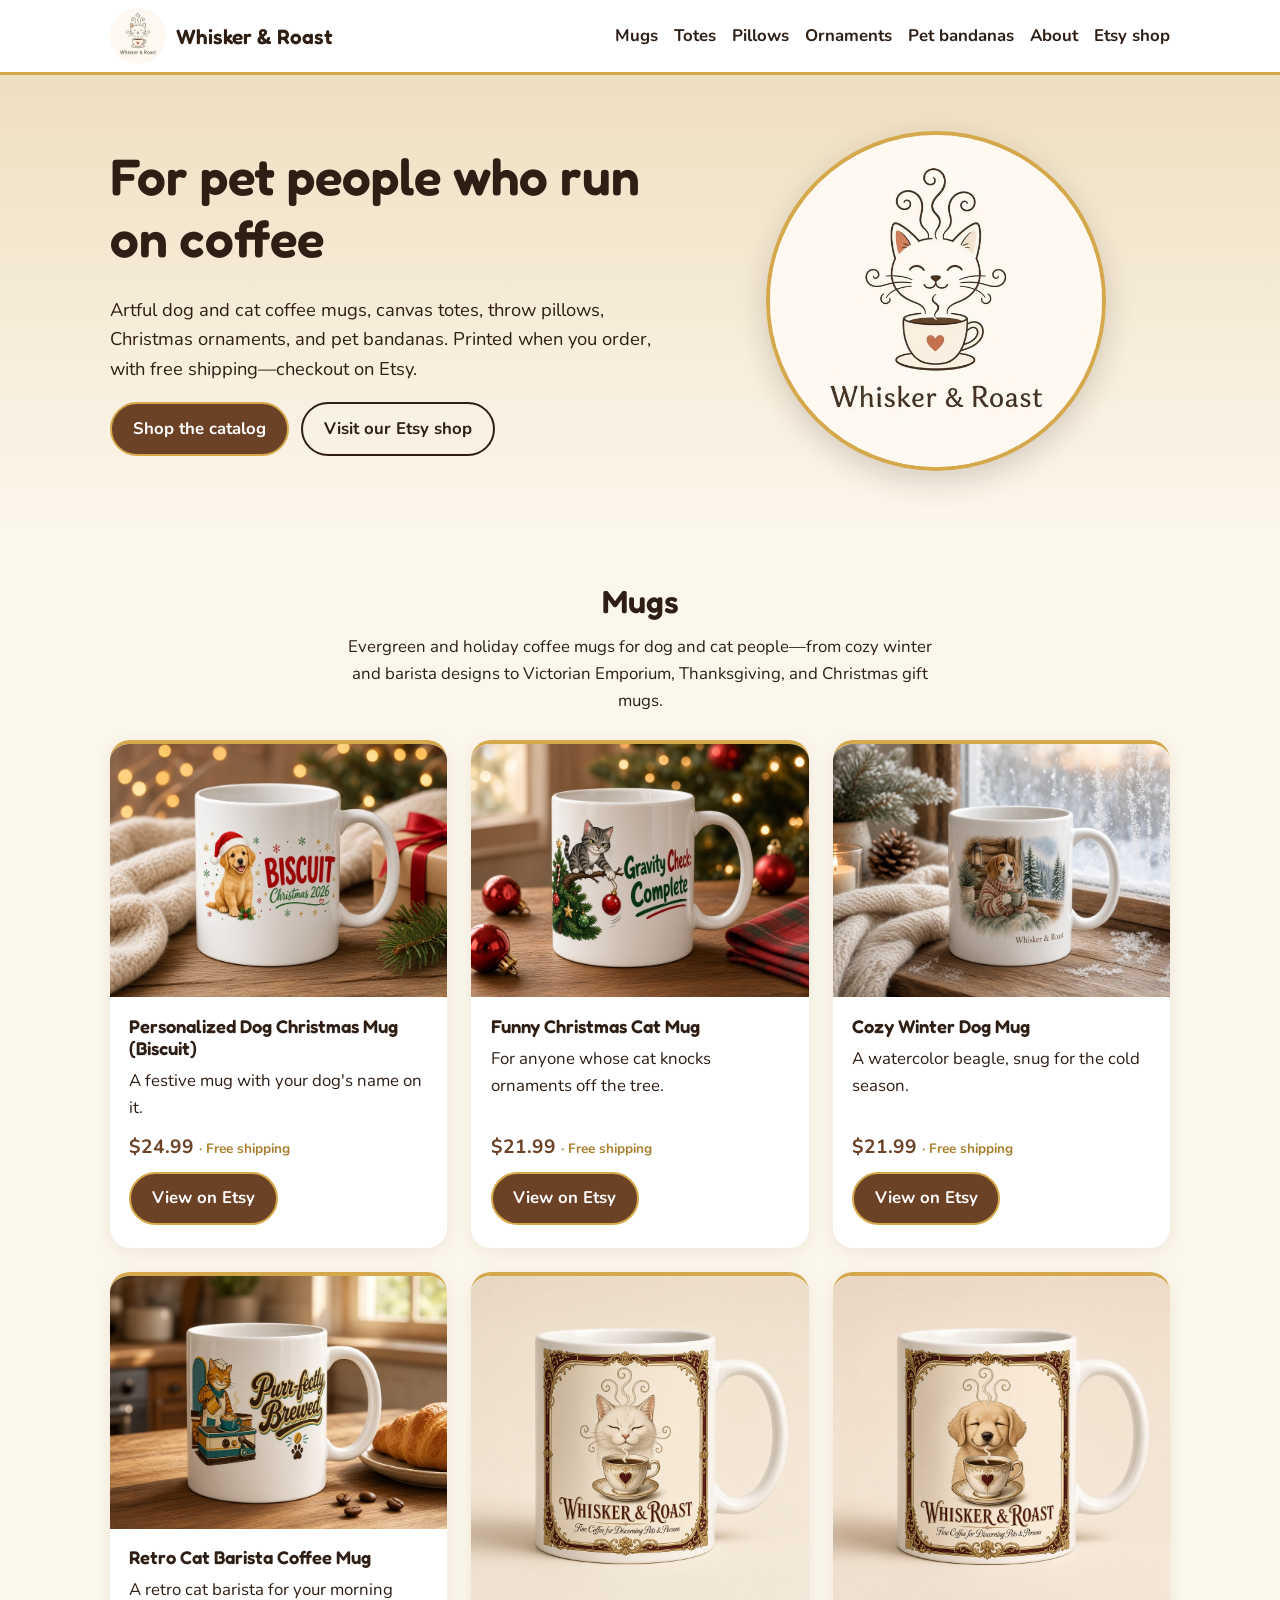
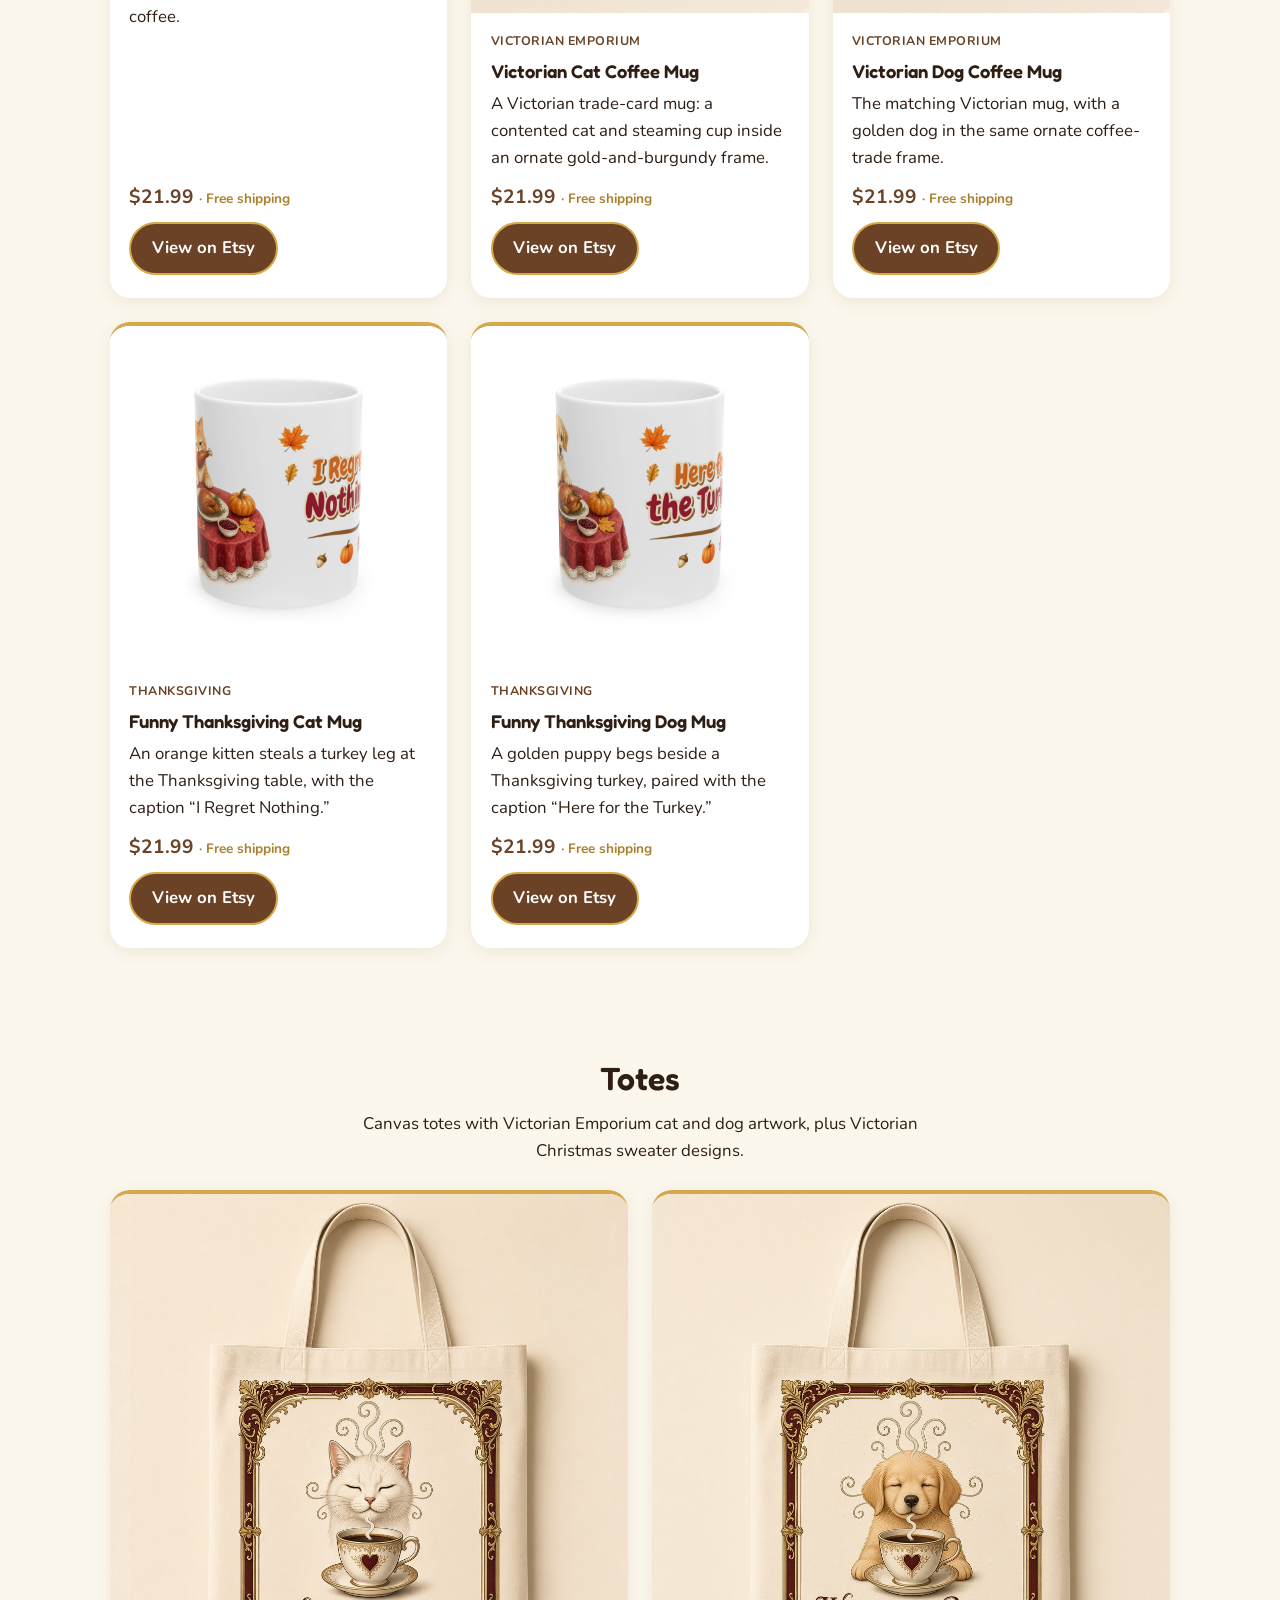
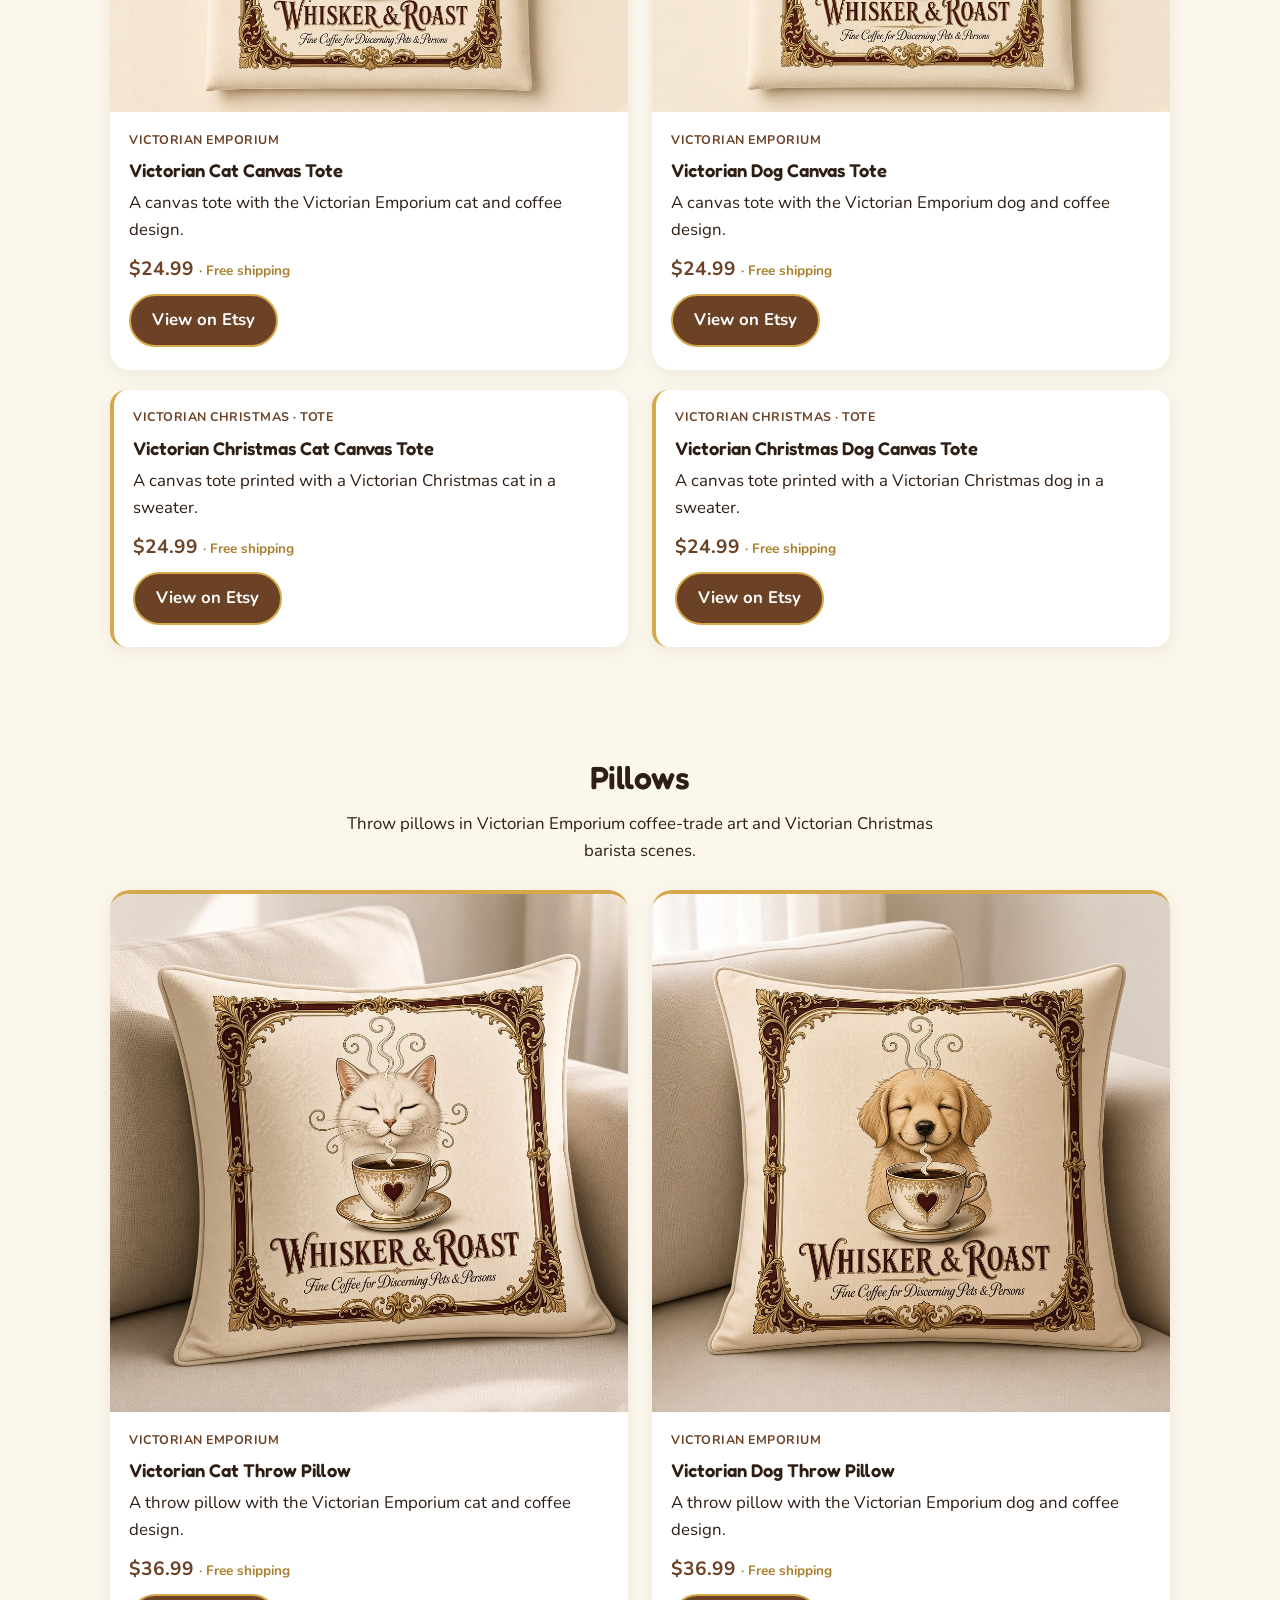
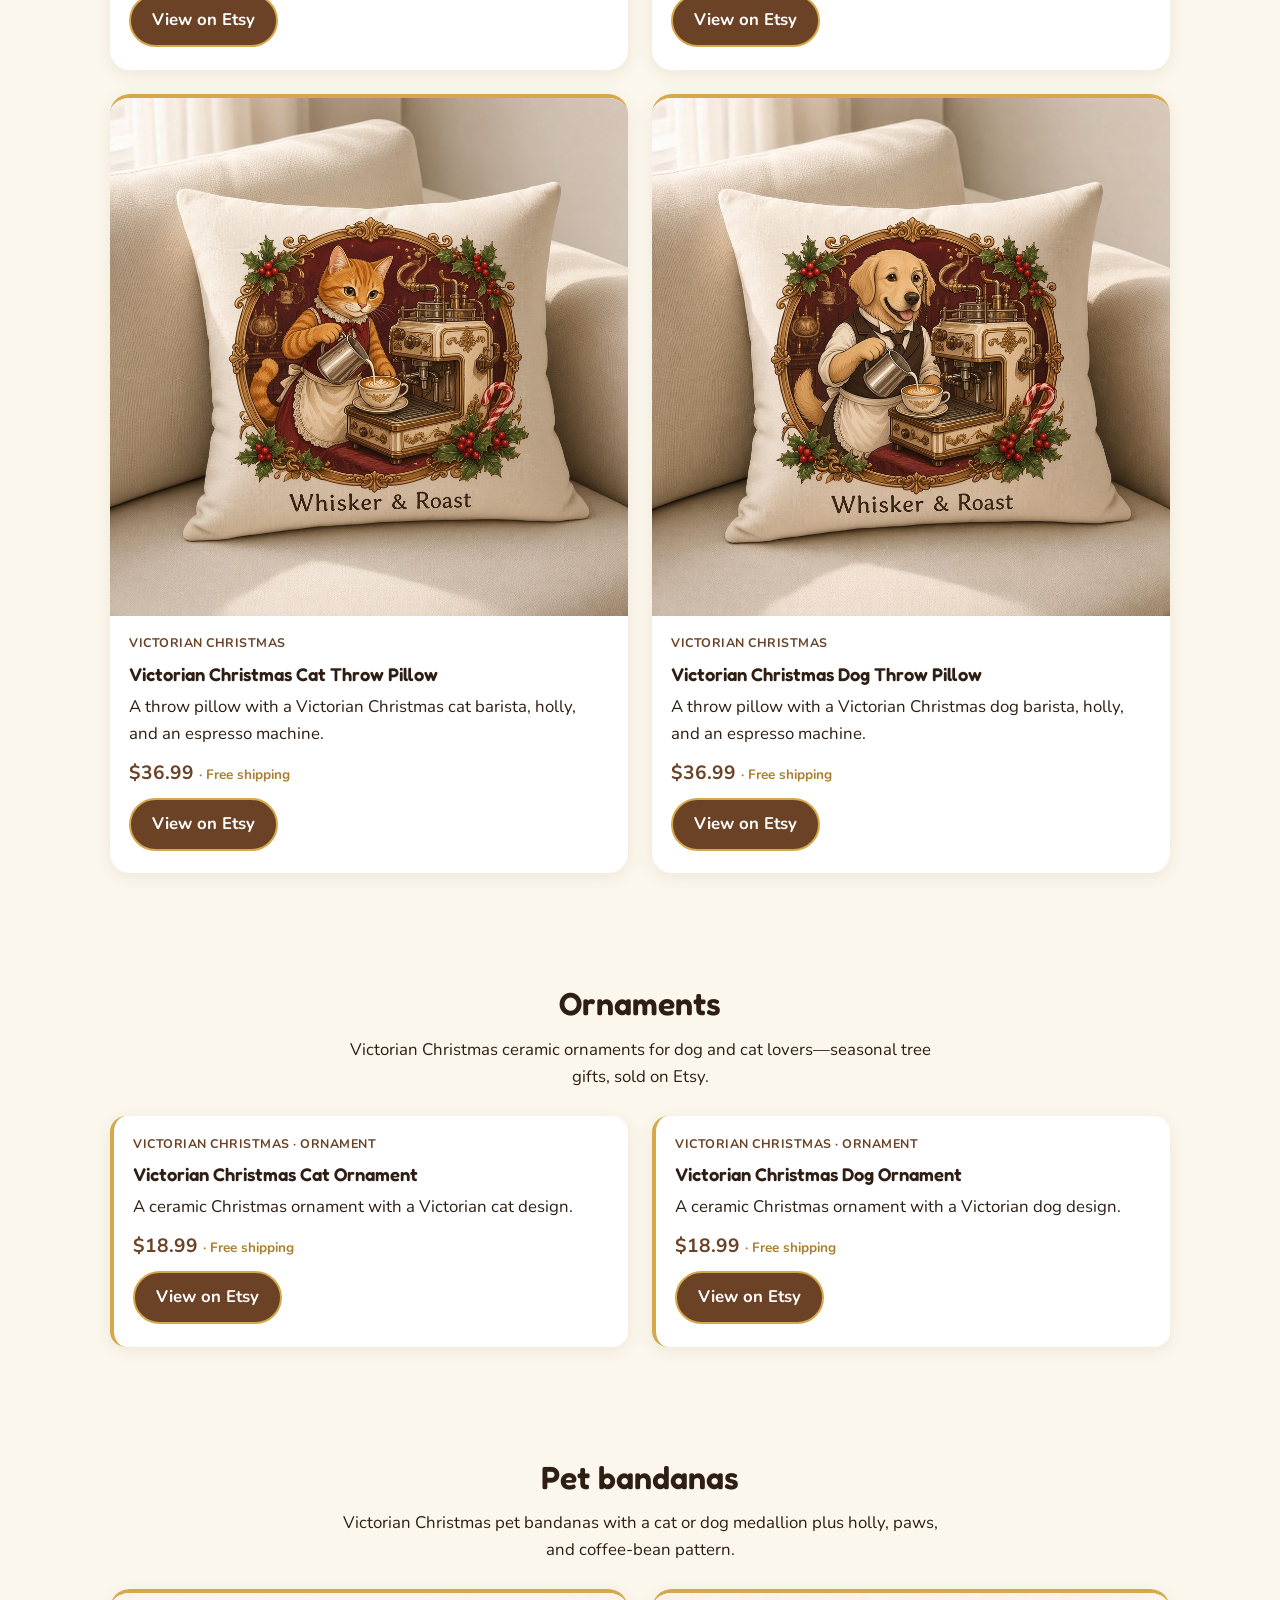
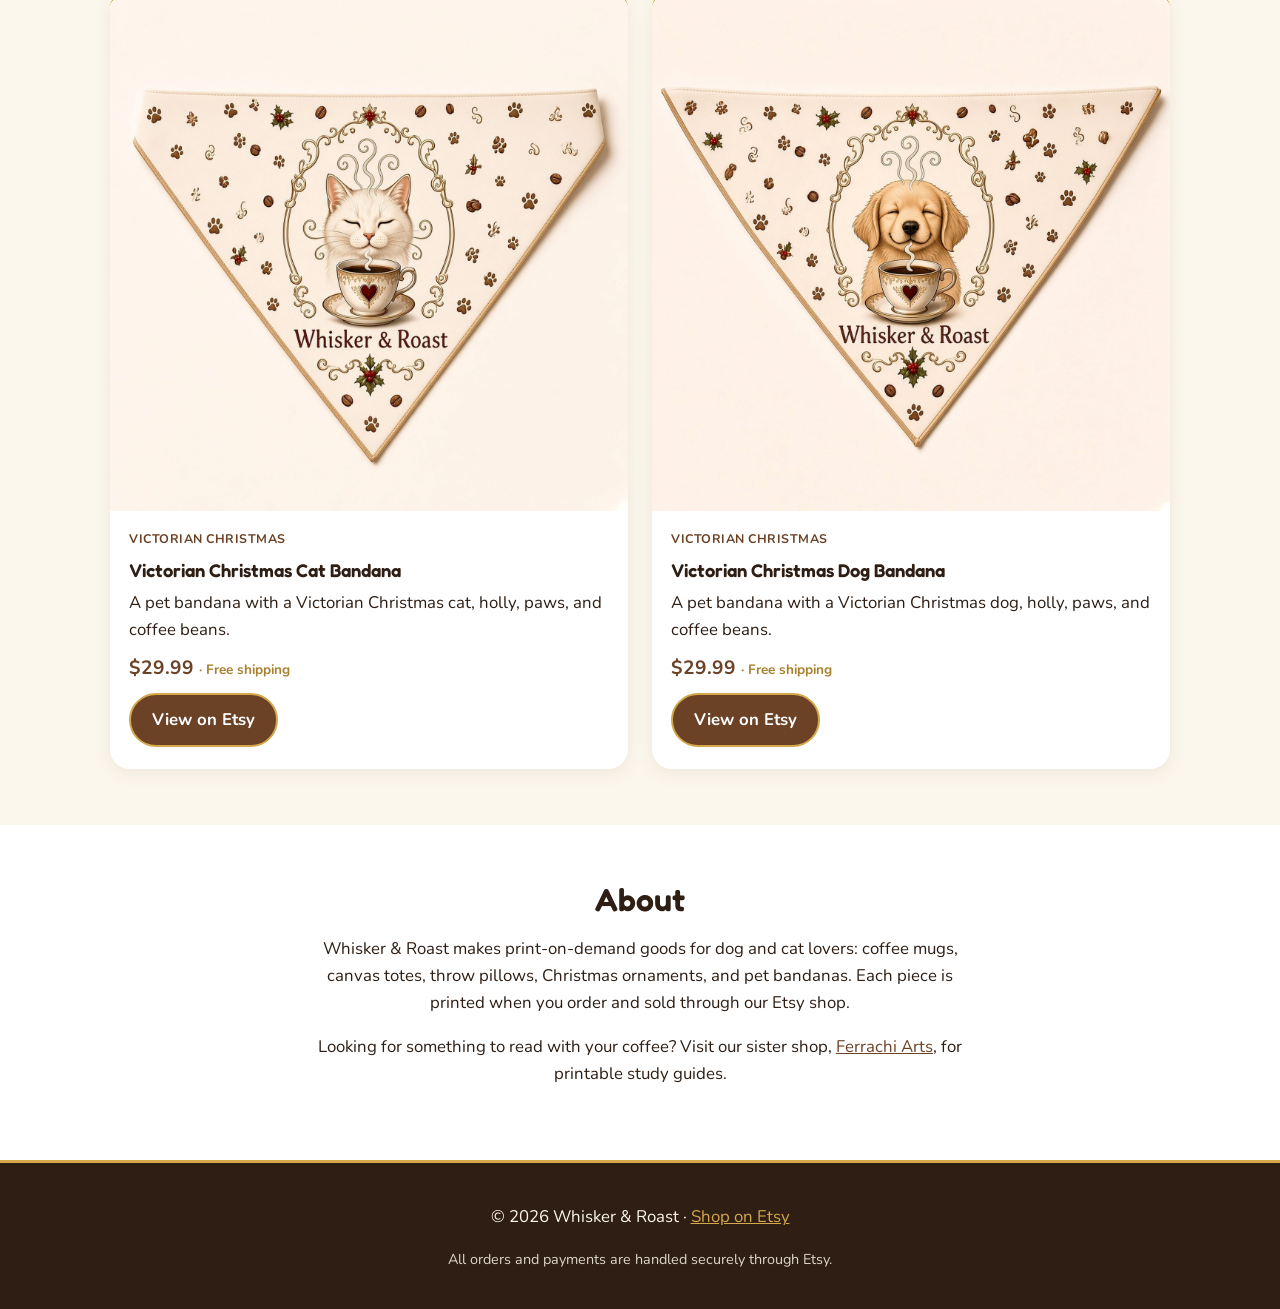
==== index.html @ cf38187d "Add the two Thanksgiving mugs to the catalog. The Etsy export has these two active mug listings that" ====
<!DOCTYPE html>
<html lang="en">
<head>
  <meta charset="utf-8">
  <meta name="viewport" content="width=device-width, initial-scale=1">
  <title>Whisker &amp; Roast — Dog &amp; Cat Mugs, Totes &amp; Pet Gifts</title>
  <meta name="description" content="Whisker &amp; Roast: dog and cat coffee mugs, Victorian canvas totes, throw pillows, Christmas ornaments, and pet bandanas. Print-on-demand with free shipping—shop each piece on Etsy.">
  <link rel="canonical" href="https://whiskerandroast.com/">
  <meta property="og:type" content="website">
  <meta property="og:site_name" content="Whisker &amp; Roast">
  <meta property="og:title" content="Whisker &amp; Roast — Dog &amp; Cat Mugs, Totes &amp; Pet Gifts">
  <meta property="og:description" content="Dog and cat coffee mugs, Victorian totes and pillows, Christmas ornaments, and pet bandanas. Free shipping on Etsy.">
  <meta property="og:url" content="https://whiskerandroast.com/">
  <meta property="og:image" content="https://whiskerandroast.com/images/emporium_victorian_cat_mug.jpg">
  <meta property="og:image:alt" content="White mug printed with a Victorian gold and burgundy frame, a white cat, a cup of coffee, and the words Whisker and Roast.">
  <meta property="og:image:width" content="1024">
  <meta property="og:image:height" content="1024">
  <meta name="twitter:card" content="summary_large_image">
  <meta name="twitter:title" content="Whisker &amp; Roast — Dog &amp; Cat Mugs, Totes &amp; Pet Gifts">
  <meta name="twitter:description" content="Dog and cat coffee mugs, Victorian totes and pillows, Christmas ornaments, and pet bandanas. Free shipping on Etsy.">
  <meta name="twitter:image" content="https://whiskerandroast.com/images/emporium_victorian_cat_mug.jpg">
  <meta name="twitter:image:alt" content="White mug printed with a Victorian gold and burgundy frame, a white cat, a cup of coffee, and the words Whisker and Roast.">
  <script type="application/ld+json">
  {
    "@context": "https://schema.org",
    "@graph": [
      {
        "@type": "Organization",
        "@id": "https://whiskerandroast.com/#organization",
        "name": "Whisker & Roast",
        "url": "https://whiskerandroast.com/",
        "logo": "https://whiskerandroast.com/images/logo.jpg",
        "description": "Print-on-demand dog and cat coffee mugs, canvas totes, throw pillows, Christmas ornaments, and pet bandanas, sold on Etsy.",
        "sameAs": [
          "https://www.etsy.com/shop/WhiskerAndRoast"
        ]
      },
      {
        "@type": "WebSite",
        "@id": "https://whiskerandroast.com/#website",
        "url": "https://whiskerandroast.com/",
        "name": "Whisker & Roast",
        "publisher": { "@id": "https://whiskerandroast.com/#organization" },
        "description": "Catalog of Whisker & Roast pet and coffee-themed gifts; purchases complete on Etsy."
      }
    ]
  }
  </script>
  <link rel="icon" href="favicon.ico" sizes="any">
  <link rel="apple-touch-icon" href="images/apple-touch-icon.png">
  <meta name="theme-color" content="#FCF8EF">
  <link rel="preconnect" href="https://fonts.googleapis.com">
  <link rel="preconnect" href="https://fonts.gstatic.com" crossorigin>
  <link href="https://fonts.googleapis.com/css2?family=Fredoka:wght@500;600&family=Nunito:wght@400;600;700&display=swap" rel="stylesheet">
  <link rel="stylesheet" href="css/style.css">
</head>
<body>
  <a class="skip" href="#main">Skip to content</a>
  <header class="site-header">
    <div class="wrap header-inner">
      <a class="brand" href="#top"><img src="images/logo.jpg" alt="Whisker &amp; Roast logo" width="56" height="56"><span>Whisker &amp; Roast</span></a>
      <nav class="site-nav" aria-label="Main">
        <a href="#mugs">Mugs</a>
        <a href="#totes">Totes</a>
        <a href="#pillows">Pillows</a>
        <a href="#ornaments">Ornaments</a>
        <a href="#bandanas">Pet bandanas</a>
        <a href="#about">About</a>
        <a href="https://www.etsy.com/shop/WhiskerAndRoast" target="_blank" rel="noopener">Etsy shop</a>
      </nav>
    </div>
  </header>
  <main id="main">
    <section class="hero" id="top">
      <div class="wrap hero-inner">
        <div>
          <h1>For pet people who run on coffee</h1>
          <p>Artful dog and cat coffee mugs, canvas totes, throw pillows, Christmas ornaments, and pet bandanas. Printed when you order, with free shipping—checkout on Etsy.</p>
          <div class="cta"><a class="btn" href="#mugs">Shop the catalog</a><a class="btn btn-alt" href="https://www.etsy.com/shop/WhiskerAndRoast" target="_blank" rel="noopener">Visit our Etsy shop</a></div>
        </div>
        <img class="hero-logo" src="images/logo.jpg" alt="" width="600" height="600">
      </div>
    </section>
    <section id="mugs" class="wrap section">
      <h2>Mugs</h2>
      <p class="lead">Evergreen and holiday coffee mugs for dog and cat people—from cozy winter and barista designs to Victorian Emporium, Thanksgiving, and Christmas gift mugs.</p>
      <div class="grid">
      <article class="card">
        <img src="images/01_biscuit_christmas_mockup.jpg" alt="White coffee mug with a golden dog in a Santa hat, the name Biscuit, and Christmas 2026." width="900" height="675" loading="lazy">
        <div class="card-body">
          <h3>Personalized Dog Christmas Mug (Biscuit)</h3>
          <p>A festive mug with your dog's name on it.</p>
          <p class="price">$24.99 <span>· Free shipping</span></p>
          <a class="btn" href="https://www.etsy.com/listing/4608947223/personalized-dog-christmas-mug-custom" target="_blank" rel="noopener" aria-label="View Personalized Dog Christmas Mug (Biscuit) on Etsy">View on Etsy</a>
        </div>
      </article>
      <article class="card">
        <img src="images/02_cat_ornament_mockup.jpg" alt="White coffee mug showing a cat knocking a red ornament off a Christmas tree, with the words Gravity Check: Complete." width="900" height="675" loading="lazy">
        <div class="card-body">
          <h3>Funny Christmas Cat Mug</h3>
          <p>For anyone whose cat knocks ornaments off the tree.</p>
          <p class="price">$21.99 <span>· Free shipping</span></p>
          <a class="btn" href="https://www.etsy.com/listing/4608947349/funny-christmas-cat-mug-cat-knocking" target="_blank" rel="noopener" aria-label="View Funny Christmas Cat Mug on Etsy">View on Etsy</a>
        </div>
      </article>
      <article class="card">
        <img src="images/03_cozy_winter_dog_mockup.jpg" alt="White coffee mug with a watercolor beagle in a knit sweater by a snowy cabin window, and the words Whisker and Roast." width="900" height="675" loading="lazy">
        <div class="card-body">
          <h3>Cozy Winter Dog Mug</h3>
          <p>A watercolor beagle, snug for the cold season.</p>
          <p class="price">$21.99 <span>· Free shipping</span></p>
          <a class="btn" href="https://www.etsy.com/listing/4608947433/cozy-winter-dog-mug-watercolor-beagle-in" target="_blank" rel="noopener" aria-label="View Cozy Winter Dog Mug on Etsy">View on Etsy</a>
        </div>
      </article>
      <article class="card">
        <img src="images/04_cat_barista_mockup.jpg" alt="White coffee mug with a retro cat barista pouring coffee at a cafe counter, and the words Purr-fectly Brewed." width="900" height="675" loading="lazy">
        <div class="card-body">
          <h3>Retro Cat Barista Coffee Mug</h3>
          <p>A retro cat barista for your morning coffee.</p>
          <p class="price">$21.99 <span>· Free shipping</span></p>
          <a class="btn" href="https://www.etsy.com/listing/4608969962/retro-cat-barista-coffee-mug-purr-fectly" target="_blank" rel="noopener" aria-label="View Retro Cat Barista Coffee Mug on Etsy">View on Etsy</a>
        </div>
      </article>
      <article class="card">
        <img src="images/emporium_victorian_cat_mug.jpg" alt="White mug printed with a Victorian gold and burgundy frame, a white cat, a cup of coffee, and the words Whisker and Roast." width="1024" height="1024" loading="lazy">
        <div class="card-body">
          <p class="collection">Victorian Emporium</p>
          <h3>Victorian Cat Coffee Mug</h3>
          <p>A Victorian trade-card mug: a contented cat and steaming cup inside an ornate gold-and-burgundy frame.</p>
          <p class="price">$21.99 <span>· Free shipping</span></p>
          <a class="btn" href="https://www.etsy.com/listing/4610477671/victorian-cat-coffee-mug-whisker-and" target="_blank" rel="noopener" aria-label="View Victorian Cat Coffee Mug on Etsy">View on Etsy</a>
        </div>
      </article>
      <article class="card">
        <img src="images/emporium_victorian_dog_mug.jpg" alt="White mug printed with a Victorian gold and burgundy frame, a golden puppy, a cup of coffee, and the words Whisker and Roast." width="1024" height="1024" loading="lazy">
        <div class="card-body">
          <p class="collection">Victorian Emporium</p>
          <h3>Victorian Dog Coffee Mug</h3>
          <p>The matching Victorian mug, with a golden dog in the same ornate coffee-trade frame.</p>
          <p class="price">$21.99 <span>· Free shipping</span></p>
          <a class="btn" href="https://www.etsy.com/listing/4610498830/victorian-dog-coffee-mug-whisker-and" target="_blank" rel="noopener" aria-label="View Victorian Dog Coffee Mug on Etsy">View on Etsy</a>
        </div>
      </article>
      <article class="card">
        <img src="images/thanksgiving_cat_mug.jpg" alt="White coffee mug with an orange kitten stealing a turkey leg at a Thanksgiving table, and the words I Regret Nothing." width="2048" height="2048" loading="lazy">
        <div class="card-body">
          <p class="collection">Thanksgiving</p>
          <h3>Funny Thanksgiving Cat Mug</h3>
          <p>An orange kitten steals a turkey leg at the Thanksgiving table, with the caption “I Regret Nothing.”</p>
          <p class="price">$21.99 <span>· Free shipping</span></p>
          <a class="btn" href="https://www.etsy.com/listing/4609055973/funny-thanksgiving-cat-mug-i-regret" target="_blank" rel="noopener" aria-label="View Funny Thanksgiving Cat Mug on Etsy">View on Etsy</a>
        </div>
      </article>
      <article class="card">
        <img src="images/thanksgiving_dog_mug.jpg" alt="White coffee mug with a golden puppy begging beside a roast turkey, and the words Here for the Turkey." width="2048" height="2048" loading="lazy">
        <div class="card-body">
          <p class="collection">Thanksgiving</p>
          <h3>Funny Thanksgiving Dog Mug</h3>
          <p>A golden puppy begs beside a Thanksgiving turkey, paired with the caption “Here for the Turkey.”</p>
          <p class="price">$21.99 <span>· Free shipping</span></p>
          <a class="btn" href="https://www.etsy.com/listing/4609062614/funny-thanksgiving-dog-mug-here-for-the" target="_blank" rel="noopener" aria-label="View Funny Thanksgiving Dog Mug on Etsy">View on Etsy</a>
        </div>
      </article>
      </div>
    </section>
    <section id="totes" class="wrap section">
      <h2>Totes</h2>
      <p class="lead">Canvas totes with Victorian Emporium cat and dog artwork, plus Victorian Christmas sweater designs.</p>
      <div class="grid">
      <article class="card">
        <img src="images/emporium_victorian_cat_tote.jpg" alt="Natural canvas tote printed with a Victorian frame, a white cat, a cup of coffee, and the words Whisker and Roast." width="1024" height="1024" loading="lazy">
        <div class="card-body">
          <p class="collection">Victorian Emporium</p>
          <h3>Victorian Cat Canvas Tote</h3>
          <p>A canvas tote with the Victorian Emporium cat and coffee design.</p>
          <p class="price">$24.99 <span>· Free shipping</span></p>
          <a class="btn" href="https://www.etsy.com/listing/4610498916/victorian-cat-canvas-tote-whisker-and" target="_blank" rel="noopener" aria-label="View Victorian Cat Canvas Tote on Etsy">View on Etsy</a>
        </div>
      </article>
      <article class="card">
        <img src="images/emporium_victorian_dog_tote.jpg" alt="Natural canvas tote printed with a Victorian frame, a golden puppy, a cup of coffee, and the words Whisker and Roast." width="1024" height="1024" loading="lazy">
        <div class="card-body">
          <p class="collection">Victorian Emporium</p>
          <h3>Victorian Dog Canvas Tote</h3>
          <p>A canvas tote with the Victorian Emporium dog and coffee design.</p>
          <p class="price">$24.99 <span>· Free shipping</span></p>
          <a class="btn" href="https://www.etsy.com/listing/4610499076/victorian-dog-canvas-tote-whisker-and" target="_blank" rel="noopener" aria-label="View Victorian Dog Canvas Tote on Etsy">View on Etsy</a>
        </div>
      </article>
      </div>
      <div class="grid">
      <article class="card card-text">
        <div class="card-body">
          <p class="collection">Victorian Christmas · Tote</p>
          <h3>Victorian Christmas Cat Canvas Tote</h3>
          <p>A canvas tote printed with a Victorian Christmas cat in a sweater.</p>
          <p class="price">$24.99 <span>· Free shipping</span></p>
          <a class="btn" href="https://www.etsy.com/listing/4610541437/victorian-christmas-cat-canvas-tote" target="_blank" rel="noopener" aria-label="View Victorian Christmas Cat Canvas Tote on Etsy">View on Etsy</a>
        </div>
      </article>
      <article class="card card-text">
        <div class="card-body">
          <p class="collection">Victorian Christmas · Tote</p>
          <h3>Victorian Christmas Dog Canvas Tote</h3>
          <p>A canvas tote printed with a Victorian Christmas dog in a sweater.</p>
          <p class="price">$24.99 <span>· Free shipping</span></p>
          <a class="btn" href="https://www.etsy.com/listing/4610541269/victorian-christmas-dog-canvas-tote" target="_blank" rel="noopener" aria-label="View Victorian Christmas Dog Canvas Tote on Etsy">View on Etsy</a>
        </div>
      </article>
      </div>
    </section>
    <section id="pillows" class="wrap section">
      <h2>Pillows</h2>
      <p class="lead">Throw pillows in Victorian Emporium coffee-trade art and Victorian Christmas barista scenes.</p>
      <div class="grid">
      <article class="card">
        <img src="images/emporium_victorian_cat_pillow.jpg" alt="Throw pillow on a sofa, printed with a Victorian frame, a white cat, a cup of coffee, and the words Whisker and Roast." width="1024" height="1024" loading="lazy">
        <div class="card-body">
          <p class="collection">Victorian Emporium</p>
          <h3>Victorian Cat Throw Pillow</h3>
          <p>A throw pillow with the Victorian Emporium cat and coffee design.</p>
          <p class="price">$36.99 <span>· Free shipping</span></p>
          <a class="btn" href="https://www.etsy.com/listing/4610478379/victorian-cat-throw-pillow-whisker-and" target="_blank" rel="noopener" aria-label="View Victorian Cat Throw Pillow on Etsy">View on Etsy</a>
        </div>
      </article>
      <article class="card">
        <img src="images/emporium_victorian_dog_pillow.jpg" alt="Throw pillow on a sofa, printed with a Victorian frame, a golden puppy, a cup of coffee, and the words Whisker and Roast." width="1024" height="1024" loading="lazy">
        <div class="card-body">
          <p class="collection">Victorian Emporium</p>
          <h3>Victorian Dog Throw Pillow</h3>
          <p>A throw pillow with the Victorian Emporium dog and coffee design.</p>
          <p class="price">$36.99 <span>· Free shipping</span></p>
          <a class="btn" href="https://www.etsy.com/listing/4610499490/victorian-dog-throw-pillow-whisker-and" target="_blank" rel="noopener" aria-label="View Victorian Dog Throw Pillow on Etsy">View on Etsy</a>
        </div>
      </article>
      <article class="card">
        <img src="images/christmas_victorian_cat_pillow.jpg" alt="Throw pillow on a sofa showing an orange cat barista at an espresso machine, framed by holly, with the words Whisker and Roast." width="1024" height="1024" loading="lazy">
        <div class="card-body">
          <p class="collection">Victorian Christmas</p>
          <h3>Victorian Christmas Cat Throw Pillow</h3>
          <p>A throw pillow with a Victorian Christmas cat barista, holly, and an espresso machine.</p>
          <p class="price">$36.99 <span>· Free shipping</span></p>
          <a class="btn" href="https://www.etsy.com/listing/4610563064/victorian-christmas-cat-throw-pillow" target="_blank" rel="noopener" aria-label="View Victorian Christmas Cat Throw Pillow on Etsy">View on Etsy</a>
        </div>
      </article>
      <article class="card">
        <img src="images/christmas_victorian_dog_pillow.jpg" alt="Throw pillow on a sofa showing a golden dog barista at an espresso machine, framed by holly, with the words Whisker and Roast." width="1024" height="1024" loading="lazy">
        <div class="card-body">
          <p class="collection">Victorian Christmas</p>
          <h3>Victorian Christmas Dog Throw Pillow</h3>
          <p>A throw pillow with a Victorian Christmas dog barista, holly, and an espresso machine.</p>
          <p class="price">$36.99 <span>· Free shipping</span></p>
          <a class="btn" href="https://www.etsy.com/listing/4610563326/victorian-christmas-dog-throw-pillow" target="_blank" rel="noopener" aria-label="View Victorian Christmas Dog Throw Pillow on Etsy">View on Etsy</a>
        </div>
      </article>
      </div>
    </section>
    <section id="ornaments" class="wrap section">
      <h2>Ornaments</h2>
      <p class="lead">Victorian Christmas ceramic ornaments for dog and cat lovers—seasonal tree gifts, sold on Etsy.</p>
      <div class="grid">
      <article class="card card-text">
        <div class="card-body">
          <p class="collection">Victorian Christmas · Ornament</p>
          <h3>Victorian Christmas Cat Ornament</h3>
          <p>A ceramic Christmas ornament with a Victorian cat design.</p>
          <p class="price">$18.99 <span>· Free shipping</span></p>
          <a class="btn" href="https://www.etsy.com/listing/4610562234/victorian-christmas-cat-ornament-whisker" target="_blank" rel="noopener" aria-label="View Victorian Christmas Cat Ornament on Etsy">View on Etsy</a>
        </div>
      </article>
      <article class="card card-text">
        <div class="card-body">
          <p class="collection">Victorian Christmas · Ornament</p>
          <h3>Victorian Christmas Dog Ornament</h3>
          <p>A ceramic Christmas ornament with a Victorian dog design.</p>
          <p class="price">$18.99 <span>· Free shipping</span></p>
          <a class="btn" href="https://www.etsy.com/listing/4610540895/victorian-christmas-dog-ornament-whisker" target="_blank" rel="noopener" aria-label="View Victorian Christmas Dog Ornament on Etsy">View on Etsy</a>
        </div>
      </article>
      </div>
    </section>
    <section id="bandanas" class="wrap section">
      <h2>Pet bandanas</h2>
      <p class="lead">Victorian Christmas pet bandanas with a cat or dog medallion plus holly, paws, and coffee-bean pattern.</p>
      <div class="grid">
      <article class="card">
        <img src="images/christmas_victorian_cat_bandana.jpg" alt="Cream triangular pet bandana with a Victorian Christmas cat, a coffee cup, holly, paw prints, and coffee beans." width="1400" height="1400" loading="lazy">
        <div class="card-body">
          <p class="collection">Victorian Christmas</p>
          <h3>Victorian Christmas Cat Bandana</h3>
          <p>A pet bandana with a Victorian Christmas cat, holly, paws, and coffee beans.</p>
          <p class="price">$29.99 <span>· Free shipping</span></p>
          <a class="btn" href="https://www.etsy.com/listing/4610562736/victorian-christmas-cat-bandana-whisker" target="_blank" rel="noopener" aria-label="View Victorian Christmas Cat Bandana on Etsy">View on Etsy</a>
        </div>
      </article>
      <article class="card">
        <img src="images/christmas_victorian_dog_bandana.jpg" alt="Cream triangular pet bandana with a Victorian Christmas dog, a coffee cup, holly, paw prints, and coffee beans." width="1400" height="1400" loading="lazy">
        <div class="card-body">
          <p class="collection">Victorian Christmas</p>
          <h3>Victorian Christmas Dog Bandana</h3>
          <p>A pet bandana with a Victorian Christmas dog, holly, paws, and coffee beans.</p>
          <p class="price">$29.99 <span>· Free shipping</span></p>
          <a class="btn" href="https://www.etsy.com/listing/4610562948/victorian-christmas-dog-bandana-whisker" target="_blank" rel="noopener" aria-label="View Victorian Christmas Dog Bandana on Etsy">View on Etsy</a>
        </div>
      </article>
      </div>
    </section>
    <section id="about" class="about">
      <div class="wrap section narrow">
        <h2>About</h2>
        <p>Whisker &amp; Roast makes print-on-demand goods for dog and cat lovers: coffee mugs, canvas totes, throw pillows, Christmas ornaments, and pet bandanas. Each piece is printed when you order and sold through our Etsy shop.</p>
        <p>Looking for something to read with your coffee? Visit our sister shop, <a href="https://ferrachiarts.com/" target="_blank" rel="noopener">Ferrachi Arts</a>, for printable study guides.</p>
      </div>
    </section>
  </main>
  <footer class="site-footer">
    <div class="wrap">
      <p>© 2026 Whisker &amp; Roast · <a href="https://www.etsy.com/shop/WhiskerAndRoast" target="_blank" rel="noopener">Shop on Etsy</a></p>
      <p class="small">All orders and payments are handled securely through Etsy.</p>
    </div>
  </footer>
</body>
</html>
---- css/style.css ----
:root{--cream:#FCF7EC;--brown:#2E1E14;--coffee:#6B4226;--gold:#D4A84B;--golddk:#A9802F;--wash:#EFDFC0;--white:#fff}
*{box-sizing:border-box}html{scroll-behavior:smooth}
body{margin:0;background:var(--cream);color:var(--brown);font:1.05rem/1.6 Nunito,system-ui,sans-serif}
h1,h2,h3{font-family:Fredoka,Nunito,sans-serif;font-weight:600;line-height:1.2;margin:0 0 .5em}
a{color:var(--coffee)}img{max-width:100%;height:auto;display:block}
:focus-visible{outline:3px solid var(--golddk);outline-offset:3px}
.wrap{max-width:1100px;margin:0 auto;padding:0 1.25rem}
.skip{position:absolute;left:-999px;top:0;background:var(--brown);color:#fff;padding:.5rem 1rem;z-index:10}.skip:focus{left:0}
.site-header{background:var(--white);border-bottom:3px solid var(--gold);position:sticky;top:0;z-index:5}
.header-inner{display:flex;align-items:center;justify-content:space-between;gap:1rem;padding-top:.5rem;padding-bottom:.5rem;flex-wrap:wrap}
.brand{display:flex;align-items:center;gap:.6rem;text-decoration:none;color:var(--brown);font:600 1.3rem Fredoka,sans-serif}
.brand img{width:56px;height:56px;border-radius:50%;object-fit:cover}
.site-nav{display:flex;gap:.15rem 1rem;flex-wrap:wrap;align-items:center}
.site-nav a{text-decoration:none;font-weight:700;color:var(--brown);padding:.4rem 0}
.site-nav a:hover,.site-nav a:focus-visible{color:var(--golddk)}
.hero{background:linear-gradient(180deg,var(--wash),var(--cream))}
.hero-inner{display:grid;grid-template-columns:1.2fr 1fr;gap:2rem;align-items:center;padding-top:3.5rem;padding-bottom:3.5rem}
.hero h1{font-size:clamp(2rem,5vw,3.2rem)}.hero p{font-size:1.15rem;max-width:40rem}
.hero-logo{border-radius:50%;max-width:340px;justify-self:center;border:4px solid var(--gold);box-shadow:0 10px 30px rgba(46,30,20,.18)}
.cta{display:flex;gap:.8rem;flex-wrap:wrap;margin-top:1.2rem}
.btn{display:inline-block;background:var(--coffee);color:#fff;border:2px solid var(--gold);text-decoration:none;font-weight:700;padding:.7rem 1.3rem;border-radius:999px;transition:background .2s}
.btn:hover,.btn:focus{background:var(--gold);color:var(--brown)}
.btn-alt{background:transparent;color:var(--brown);border:2px solid var(--brown)}.btn-alt:hover,.btn-alt:focus{background:var(--brown);color:#fff}
.section{padding-top:3.5rem;padding-bottom:3.5rem;scroll-margin-top:6.5rem}#about{scroll-margin-top:6.5rem}.section h2{font-size:2rem;text-align:center}
.lead{text-align:center;max-width:38rem;margin:-.2rem auto 1.6rem}
.grid{display:grid;grid-template-columns:repeat(auto-fit,minmax(min(100%,16.5rem),1fr));gap:1.5rem}
.grid+.grid{margin-top:1.25rem}
.card{background:var(--white);border-top:4px solid var(--gold);border-radius:20px;overflow:hidden;box-shadow:0 4px 18px rgba(61,43,31,.08);display:flex;flex-direction:column}
.card>img{width:100%;height:auto;object-fit:contain;background:var(--cream)}
.card-body{padding:1.1rem 1.2rem 1.4rem;display:flex;flex-direction:column;flex:1}
.card h3{font-size:1.15rem}.card p{margin:0 0 .6rem}
.collection{font-size:.78rem;font-weight:700;letter-spacing:.04em;text-transform:uppercase;color:var(--coffee);margin:0 0 .35rem}
.card-text{border-top:none;border-left:4px solid var(--gold);border-radius:16px}
.price{font-weight:700;font-size:1.2rem;color:var(--coffee);margin-top:auto!important}.price span{font-size:.85rem;color:var(--golddk)}
.card .btn{align-self:flex-start}
.about{background:var(--white)}.narrow{max-width:720px;text-align:center}
.site-footer{background:var(--brown);border-top:3px solid var(--gold);color:var(--cream);text-align:center;padding:1.5rem 0}.site-footer a{color:var(--gold)}.small{font-size:.9rem;opacity:.85}
@media(min-width:860px){#pillows .grid{grid-template-columns:repeat(2,minmax(0,1fr))}}
@media(max-width:720px){
  .hero-inner{grid-template-columns:1fr;text-align:center}.hero p{margin:0 auto}.cta{justify-content:center}.hero-logo{max-width:220px;grid-row:1}
  .header-inner{align-items:flex-start}
  .site-nav{gap:.15rem .85rem}
  .section,#about{scroll-margin-top:10.5rem}
}
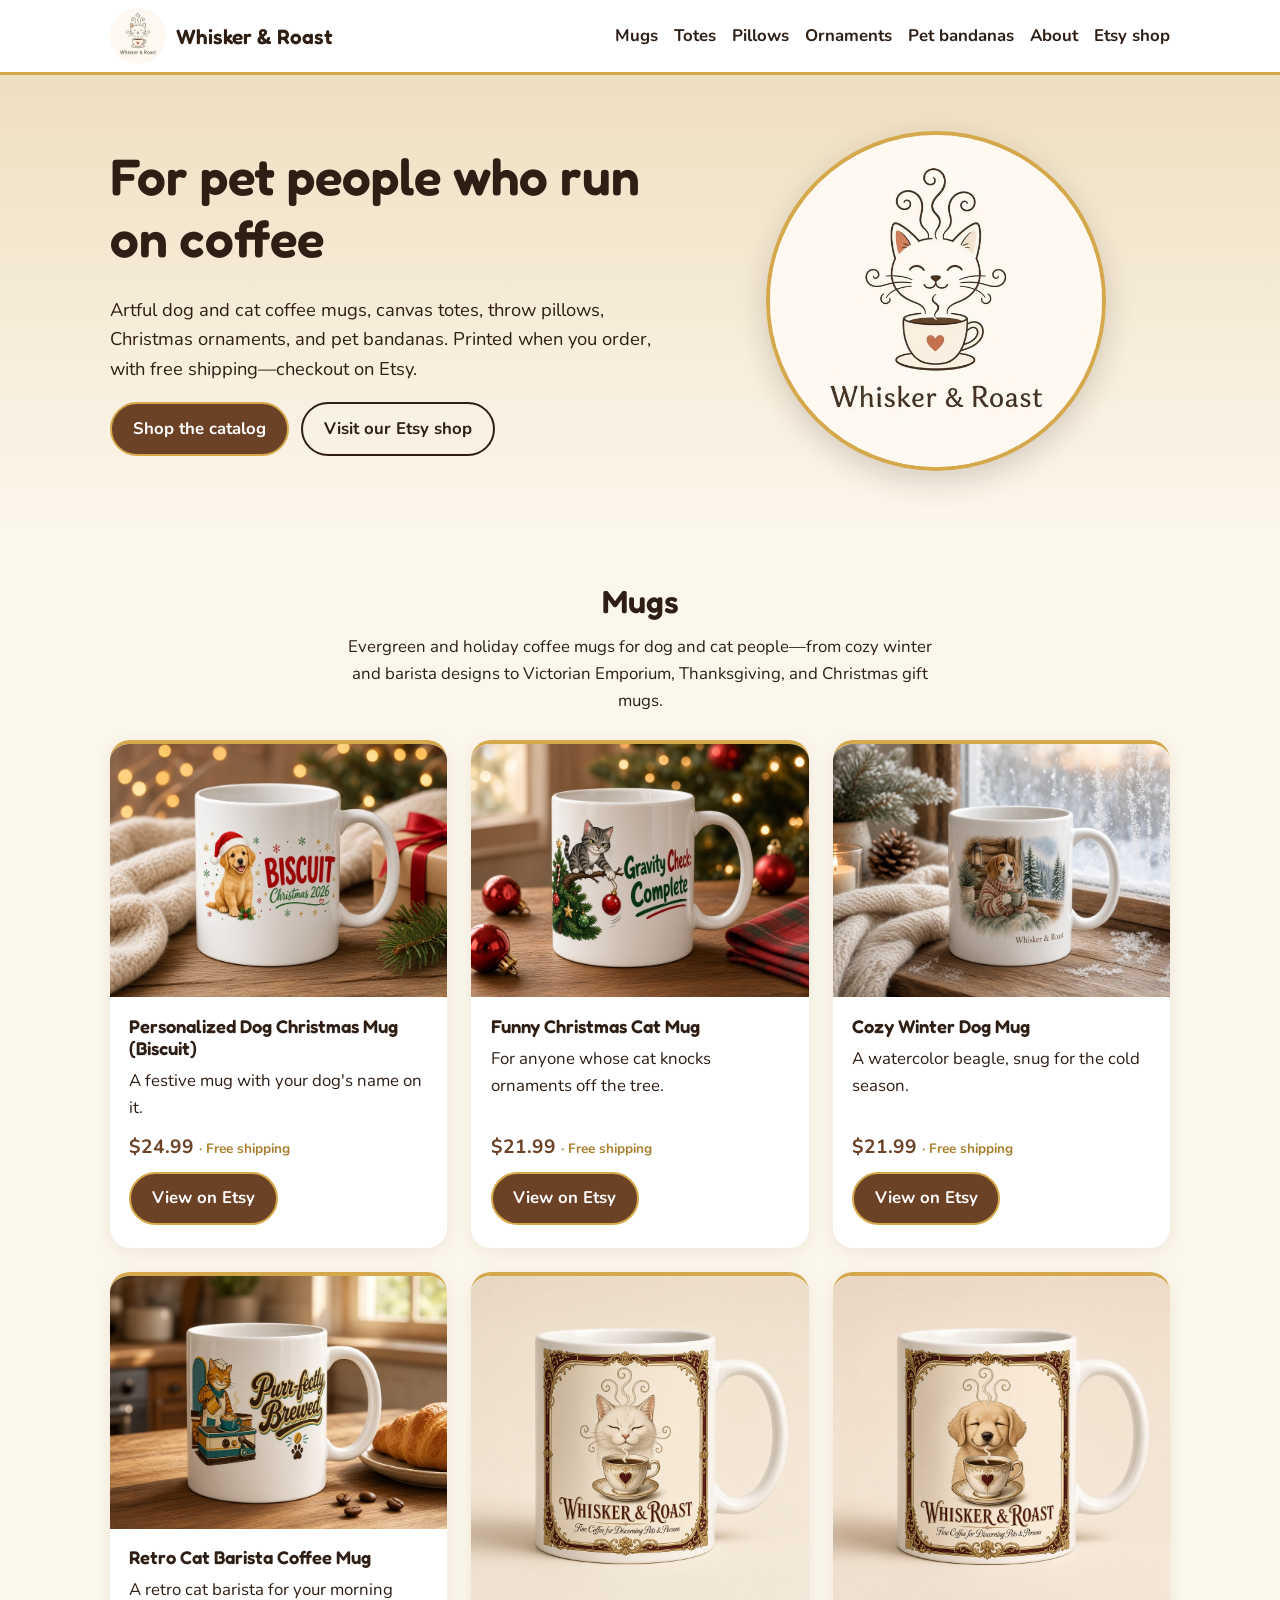
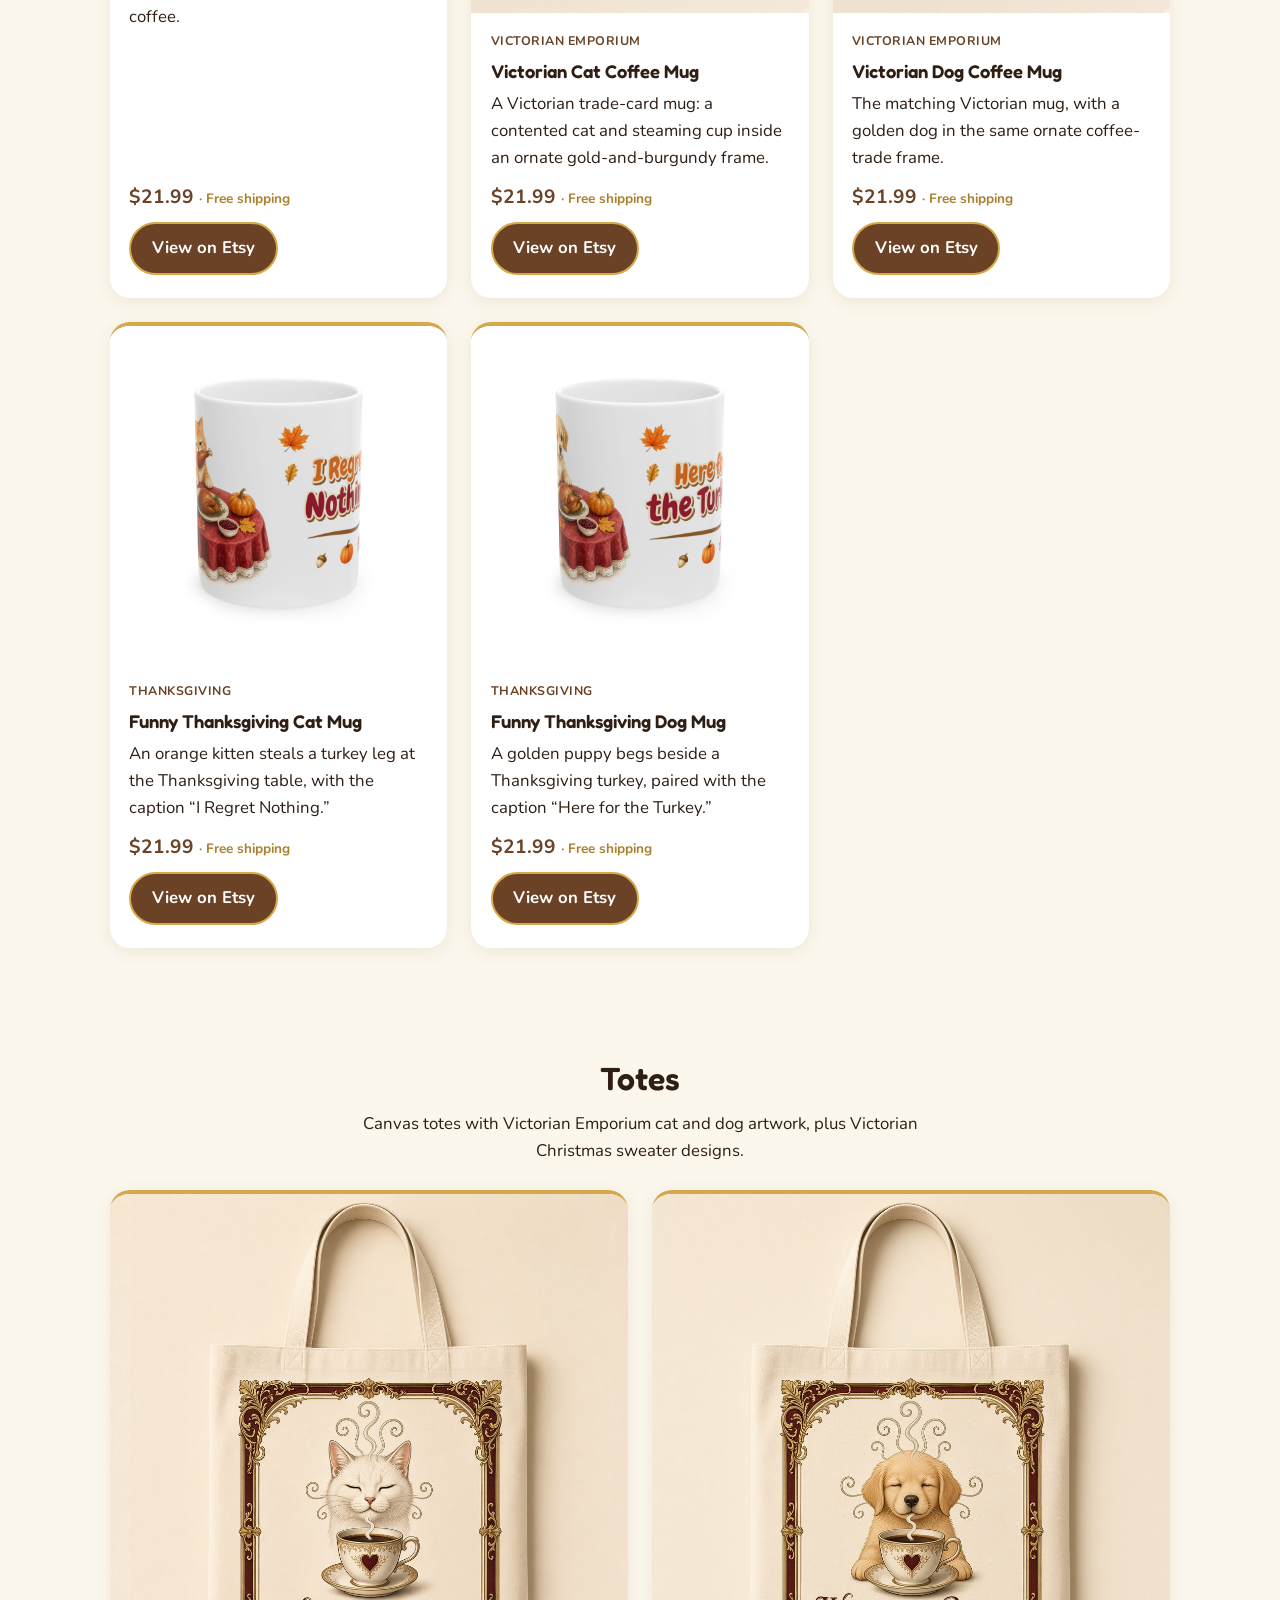
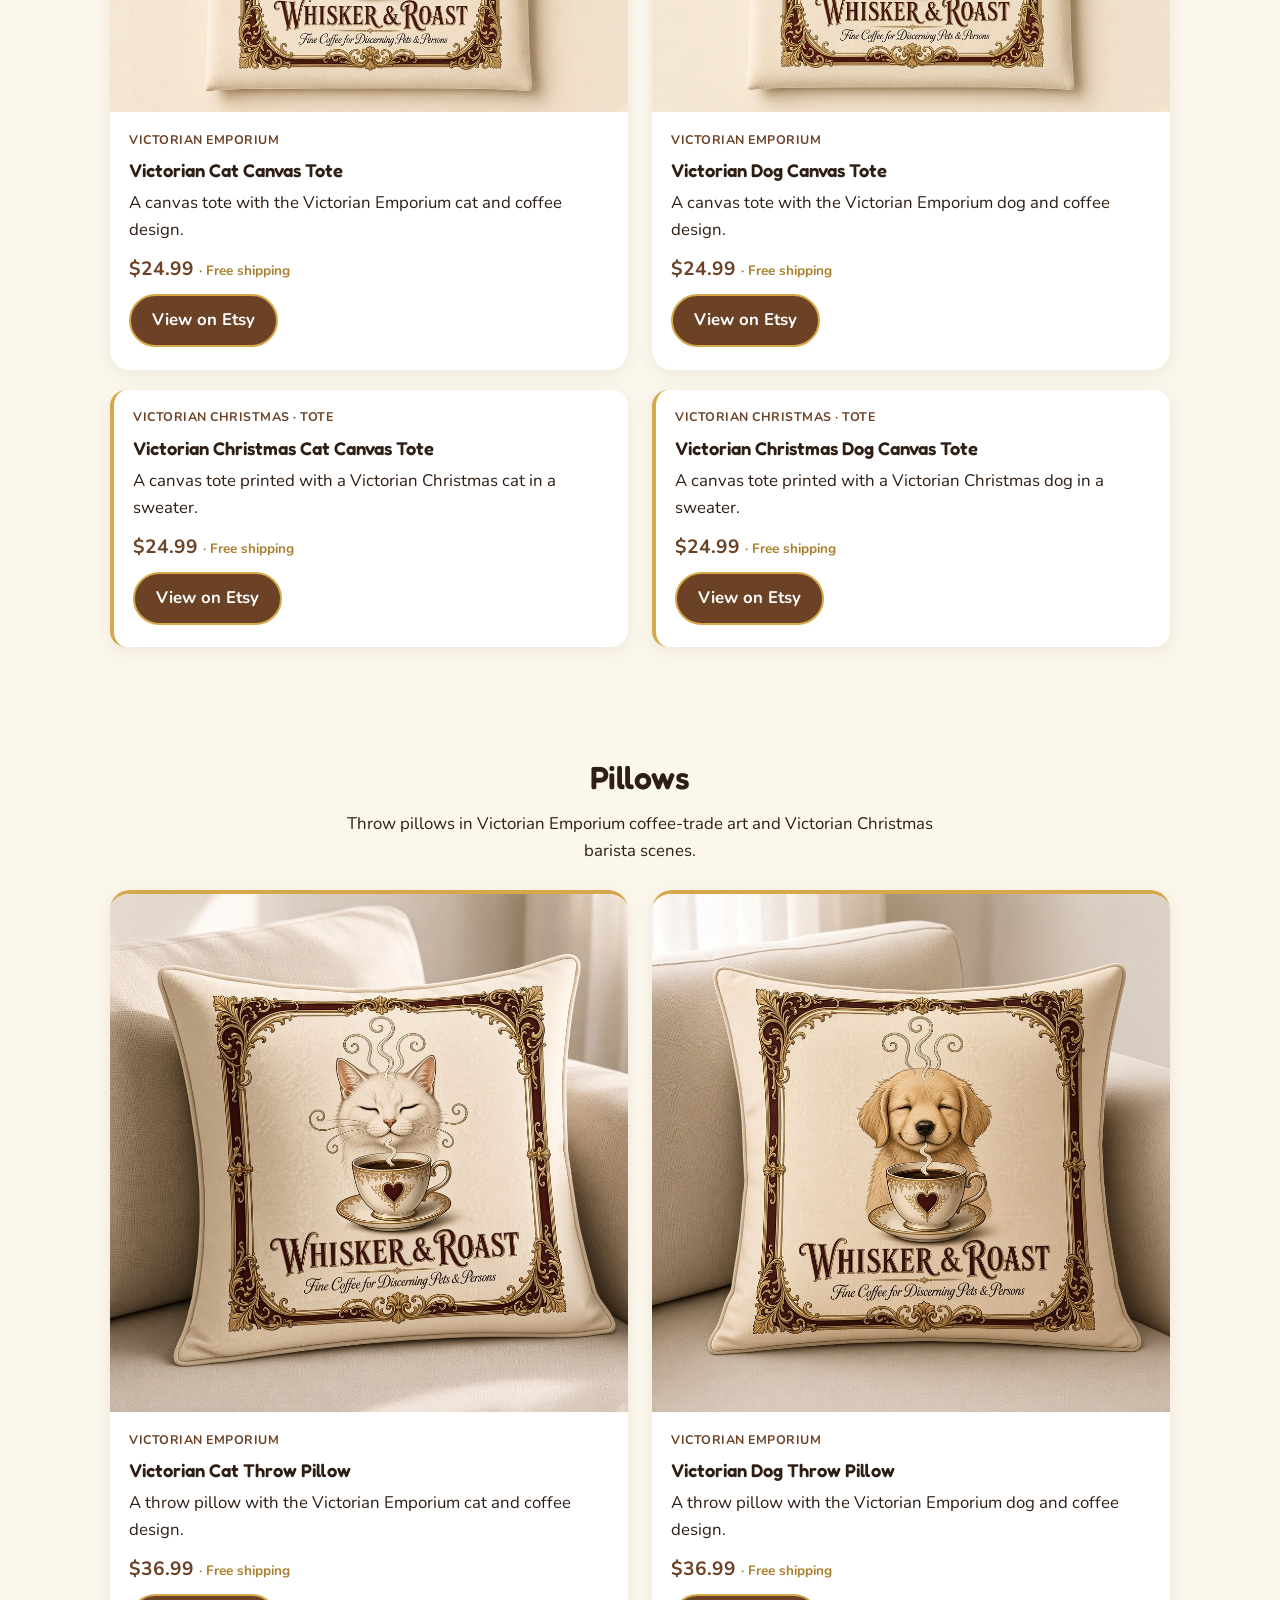
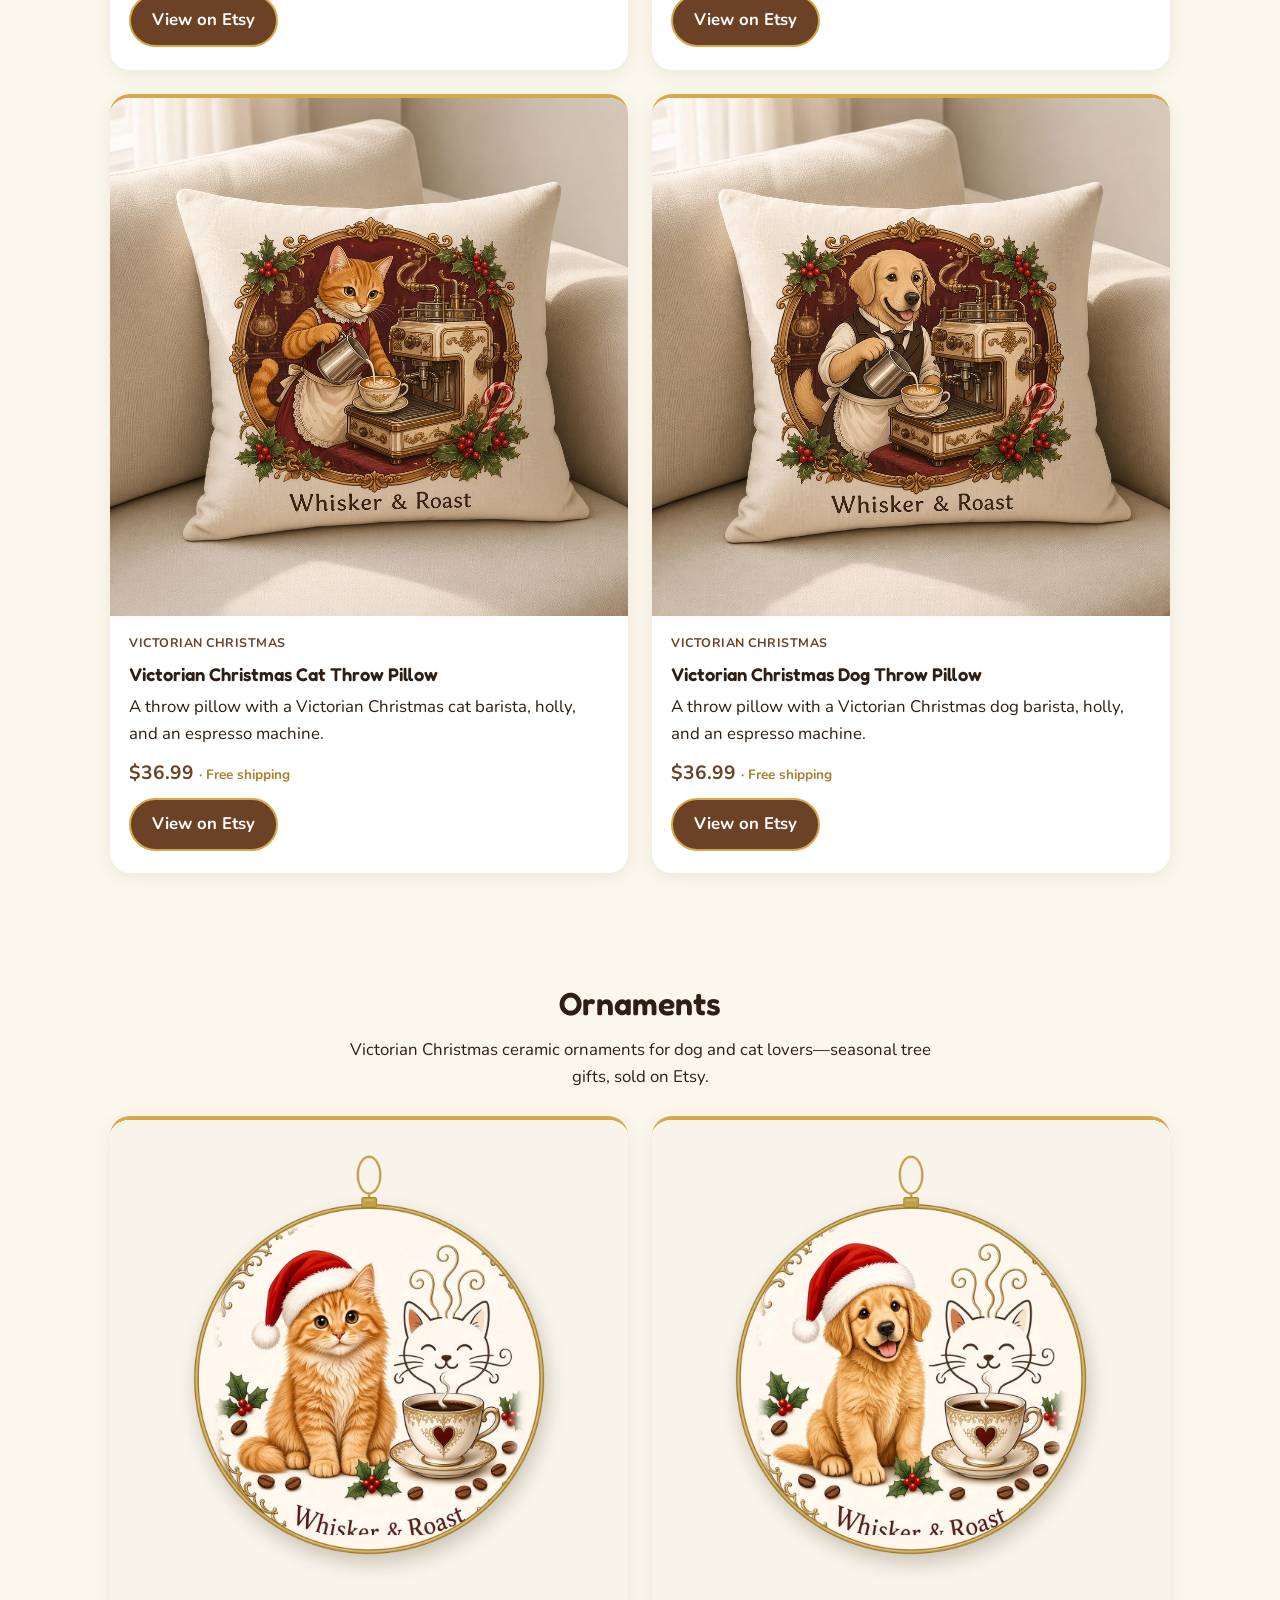
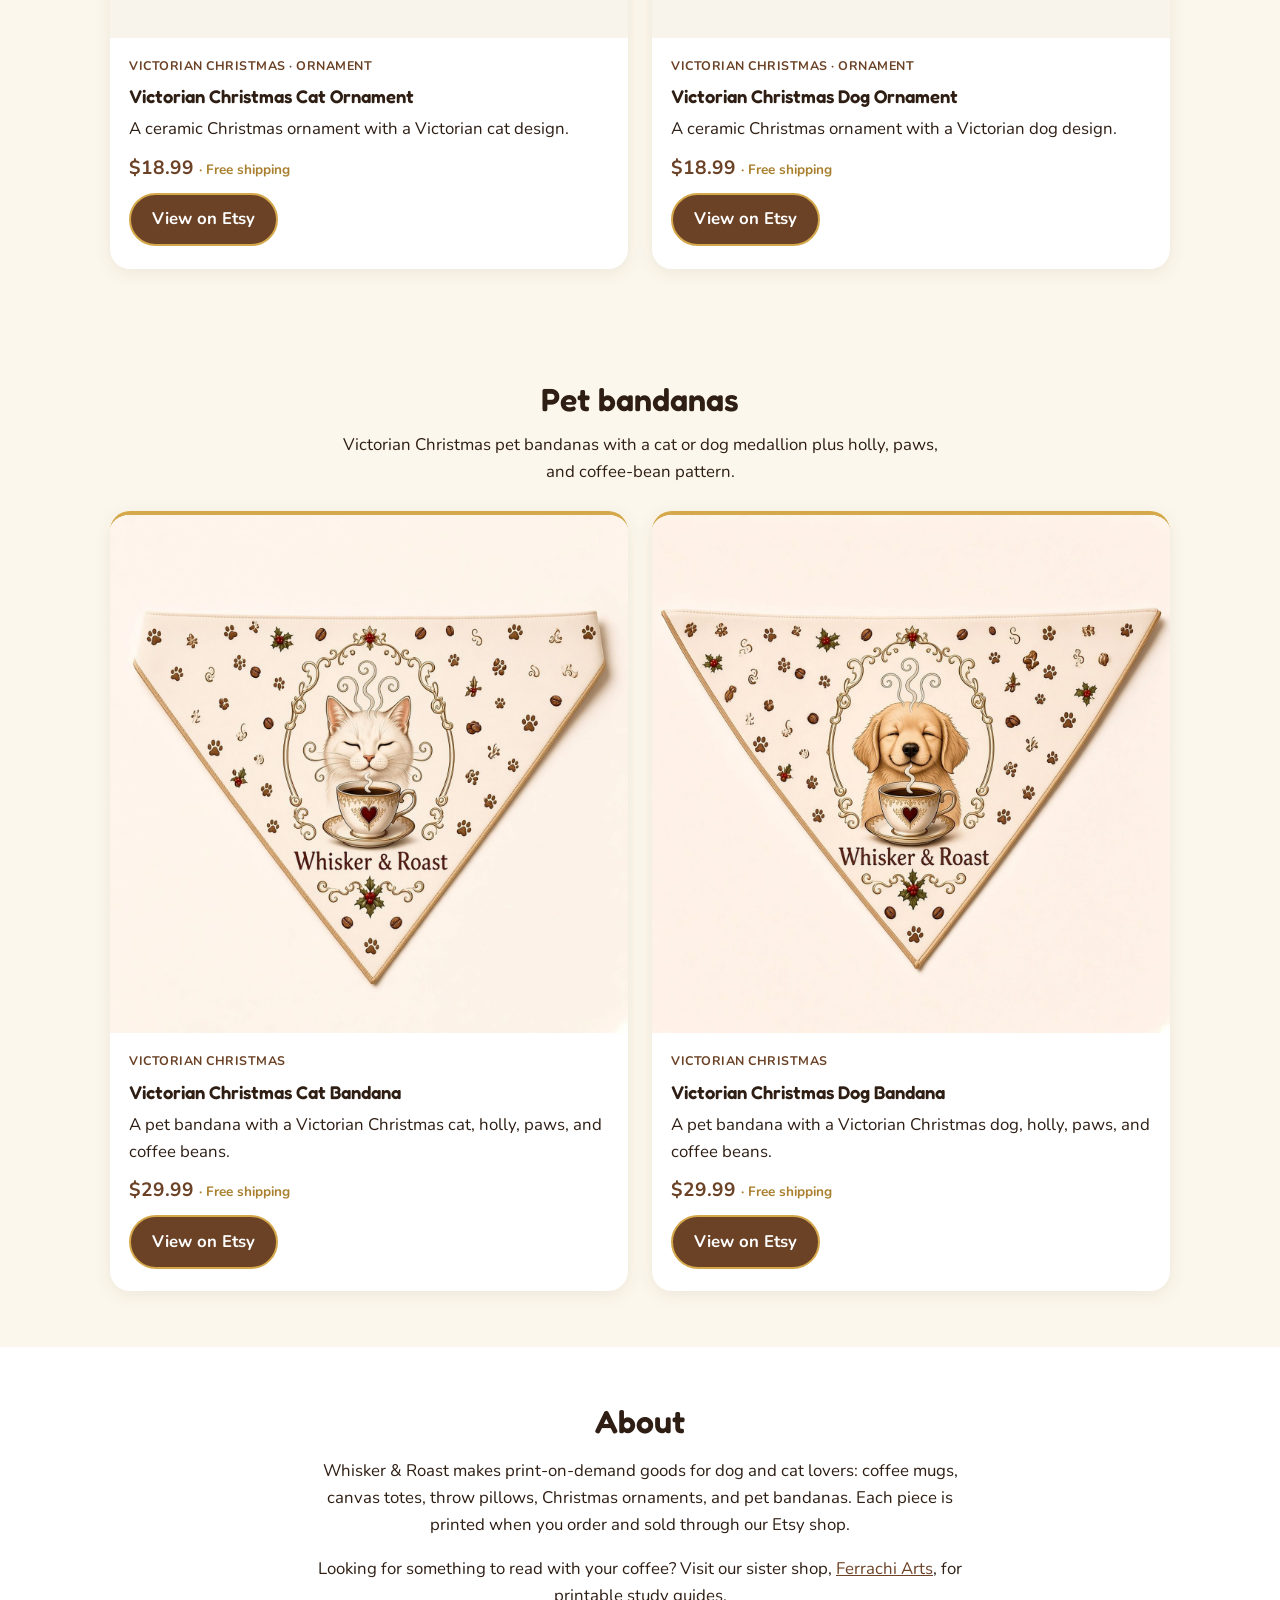
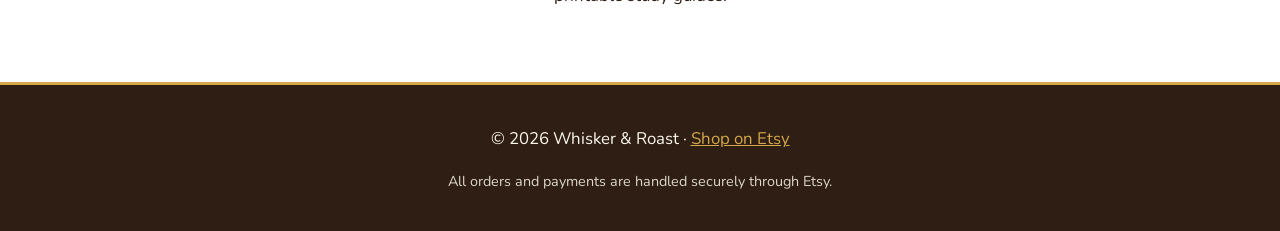
==== commit ed311bd7: "Add listing photos to the Victorian Christmas ornament cards. Use square, progressive JPEGs of the c" ====
--- a/index.html
+++ b/index.html
@@ -259,7 +259,8 @@
       <h2>Ornaments</h2>
       <p class="lead">Victorian Christmas ceramic ornaments for dog and cat lovers—seasonal tree gifts, sold on Etsy.</p>
       <div class="grid">
-      <article class="card card-text">
+      <article class="card">
+        <img src="images/christmas_victorian_cat_ornament.jpg" alt="Round cream ceramic Christmas ornament with a gold hanger, an orange kitten in a Santa hat beside a gold-trimmed coffee cup, holly, coffee beans, and the words Whisker and Roast." width="1400" height="1400" loading="lazy">
         <div class="card-body">
           <p class="collection">Victorian Christmas · Ornament</p>
           <h3>Victorian Christmas Cat Ornament</h3>
@@ -268,7 +269,8 @@
           <a class="btn" href="https://www.etsy.com/listing/4610562234/victorian-christmas-cat-ornament-whisker" target="_blank" rel="noopener" aria-label="View Victorian Christmas Cat Ornament on Etsy">View on Etsy</a>
         </div>
       </article>
-      <article class="card card-text">
+      <article class="card">
+        <img src="images/christmas_victorian_dog_ornament.jpg" alt="Round cream ceramic Christmas ornament with a gold hanger, a golden puppy in a Santa hat beside a gold-trimmed coffee cup, holly, coffee beans, and the words Whisker and Roast." width="1400" height="1400" loading="lazy">
         <div class="card-body">
           <p class="collection">Victorian Christmas · Ornament</p>
           <h3>Victorian Christmas Dog Ornament</h3>
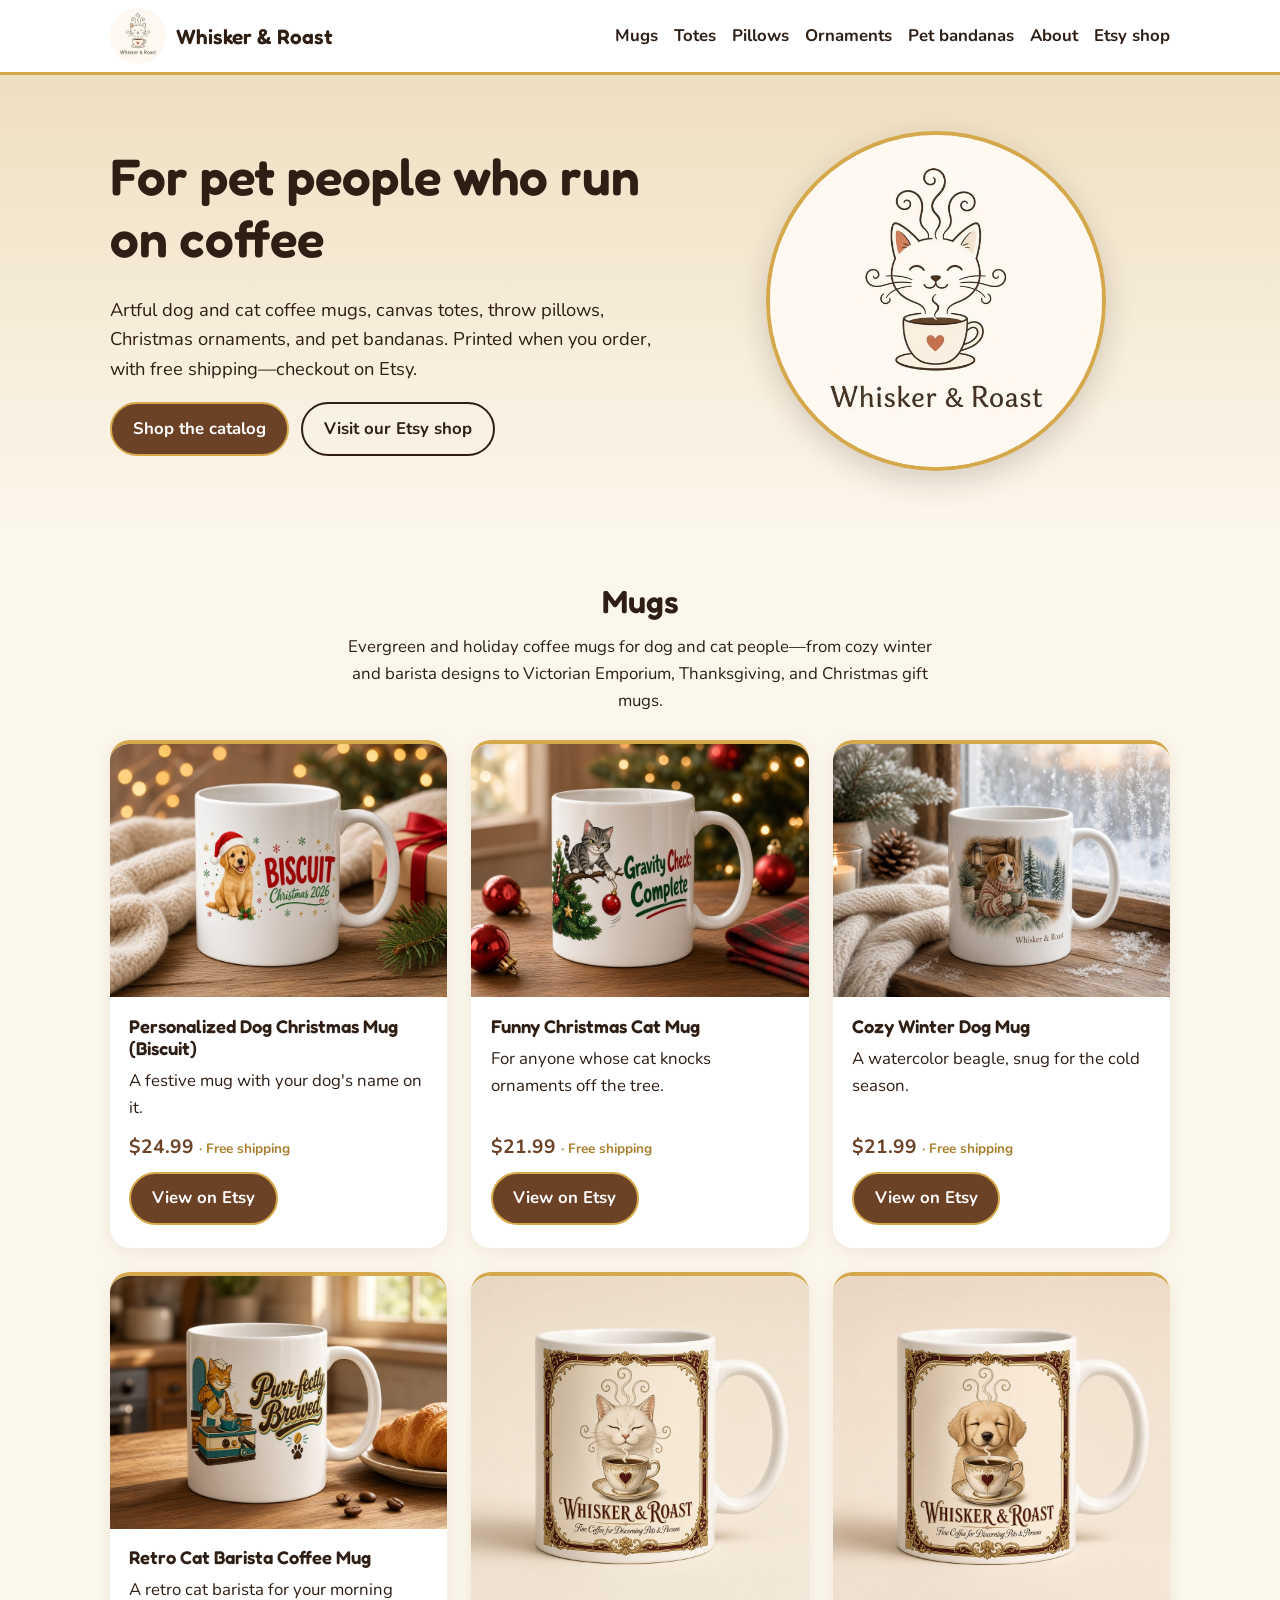
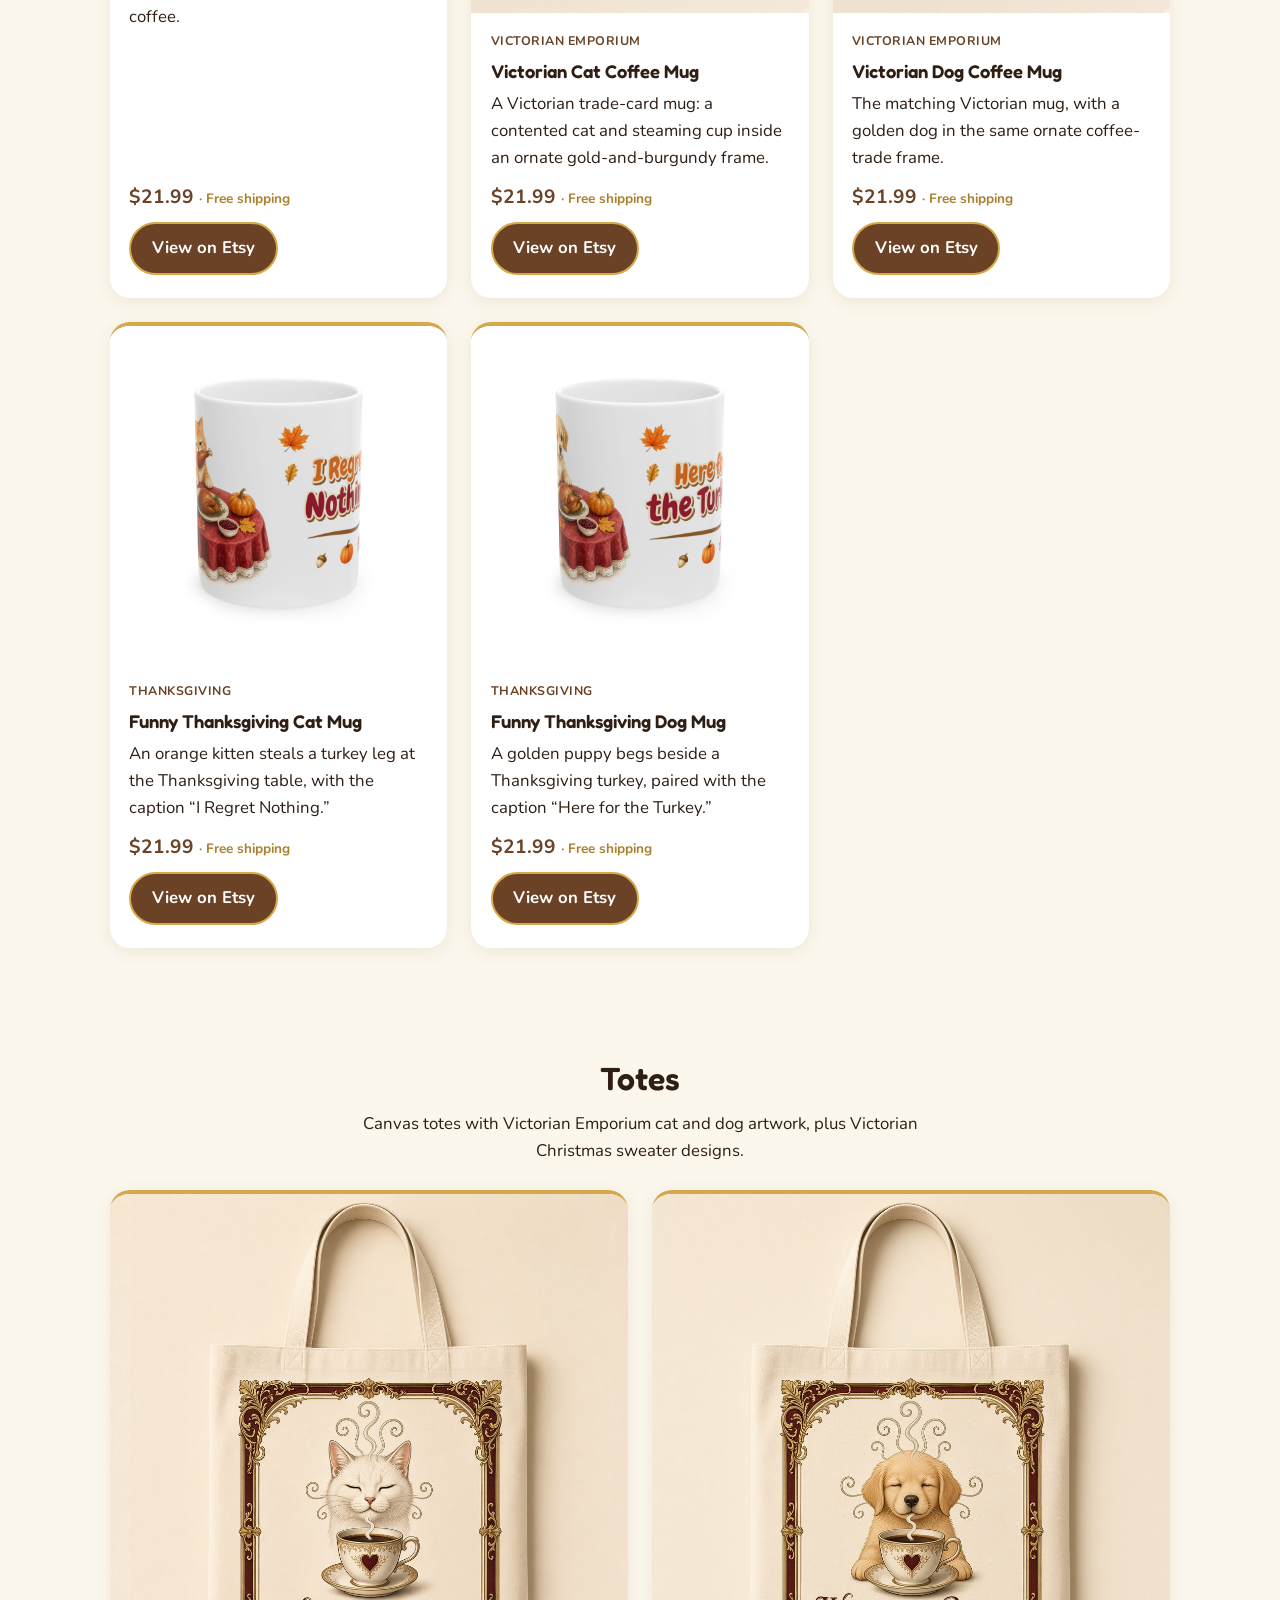
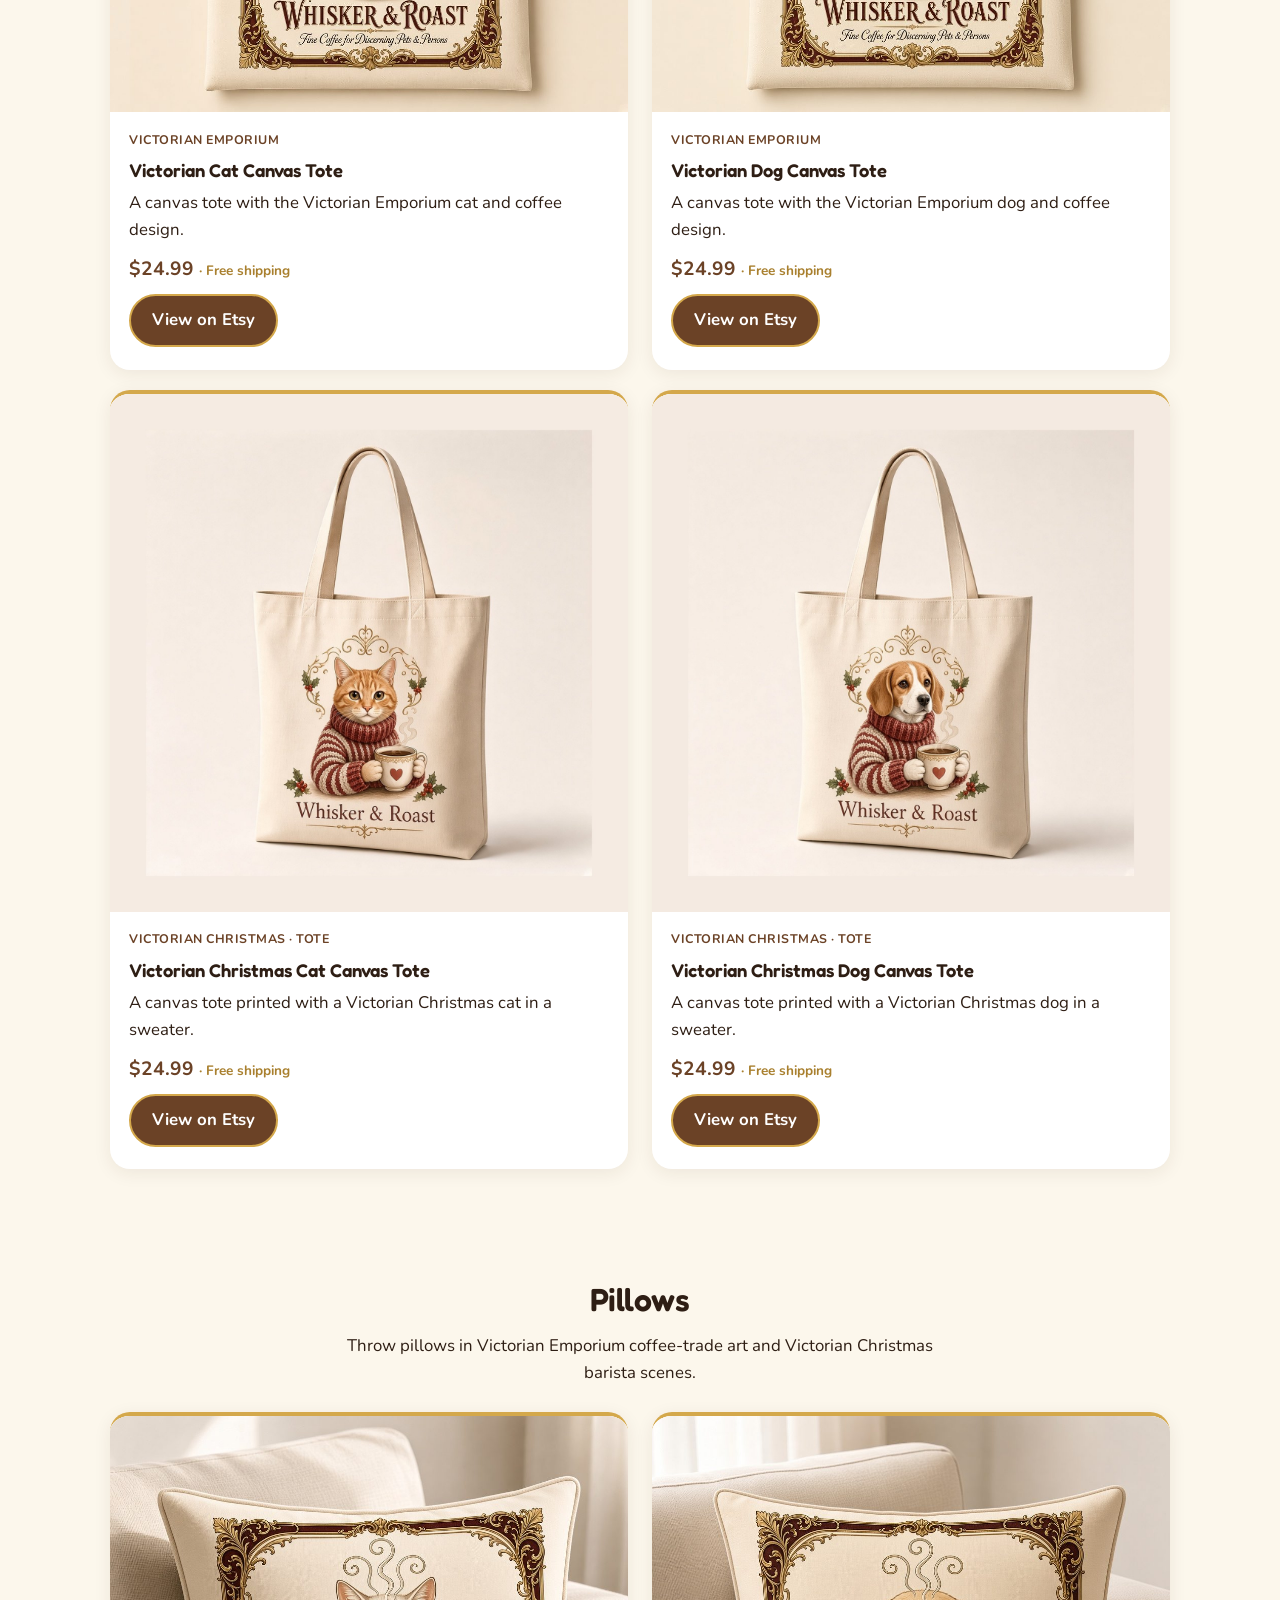
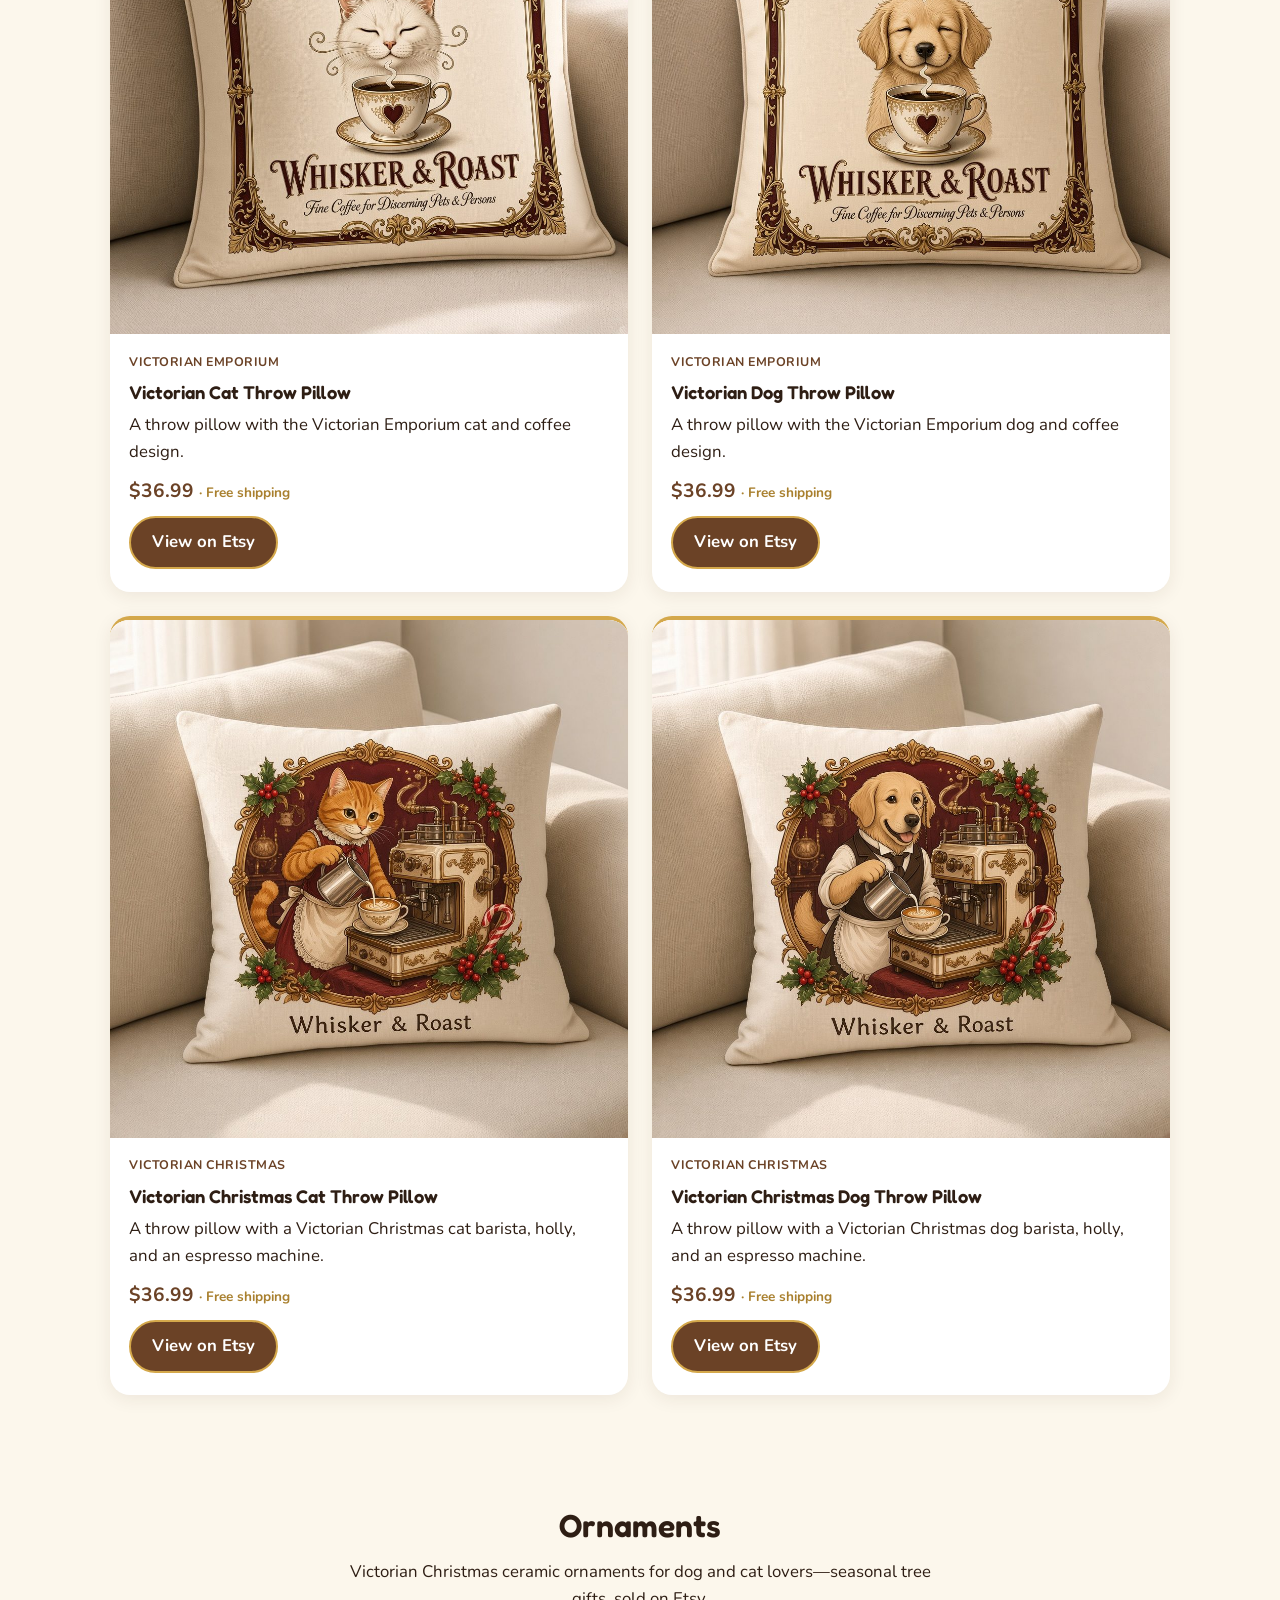
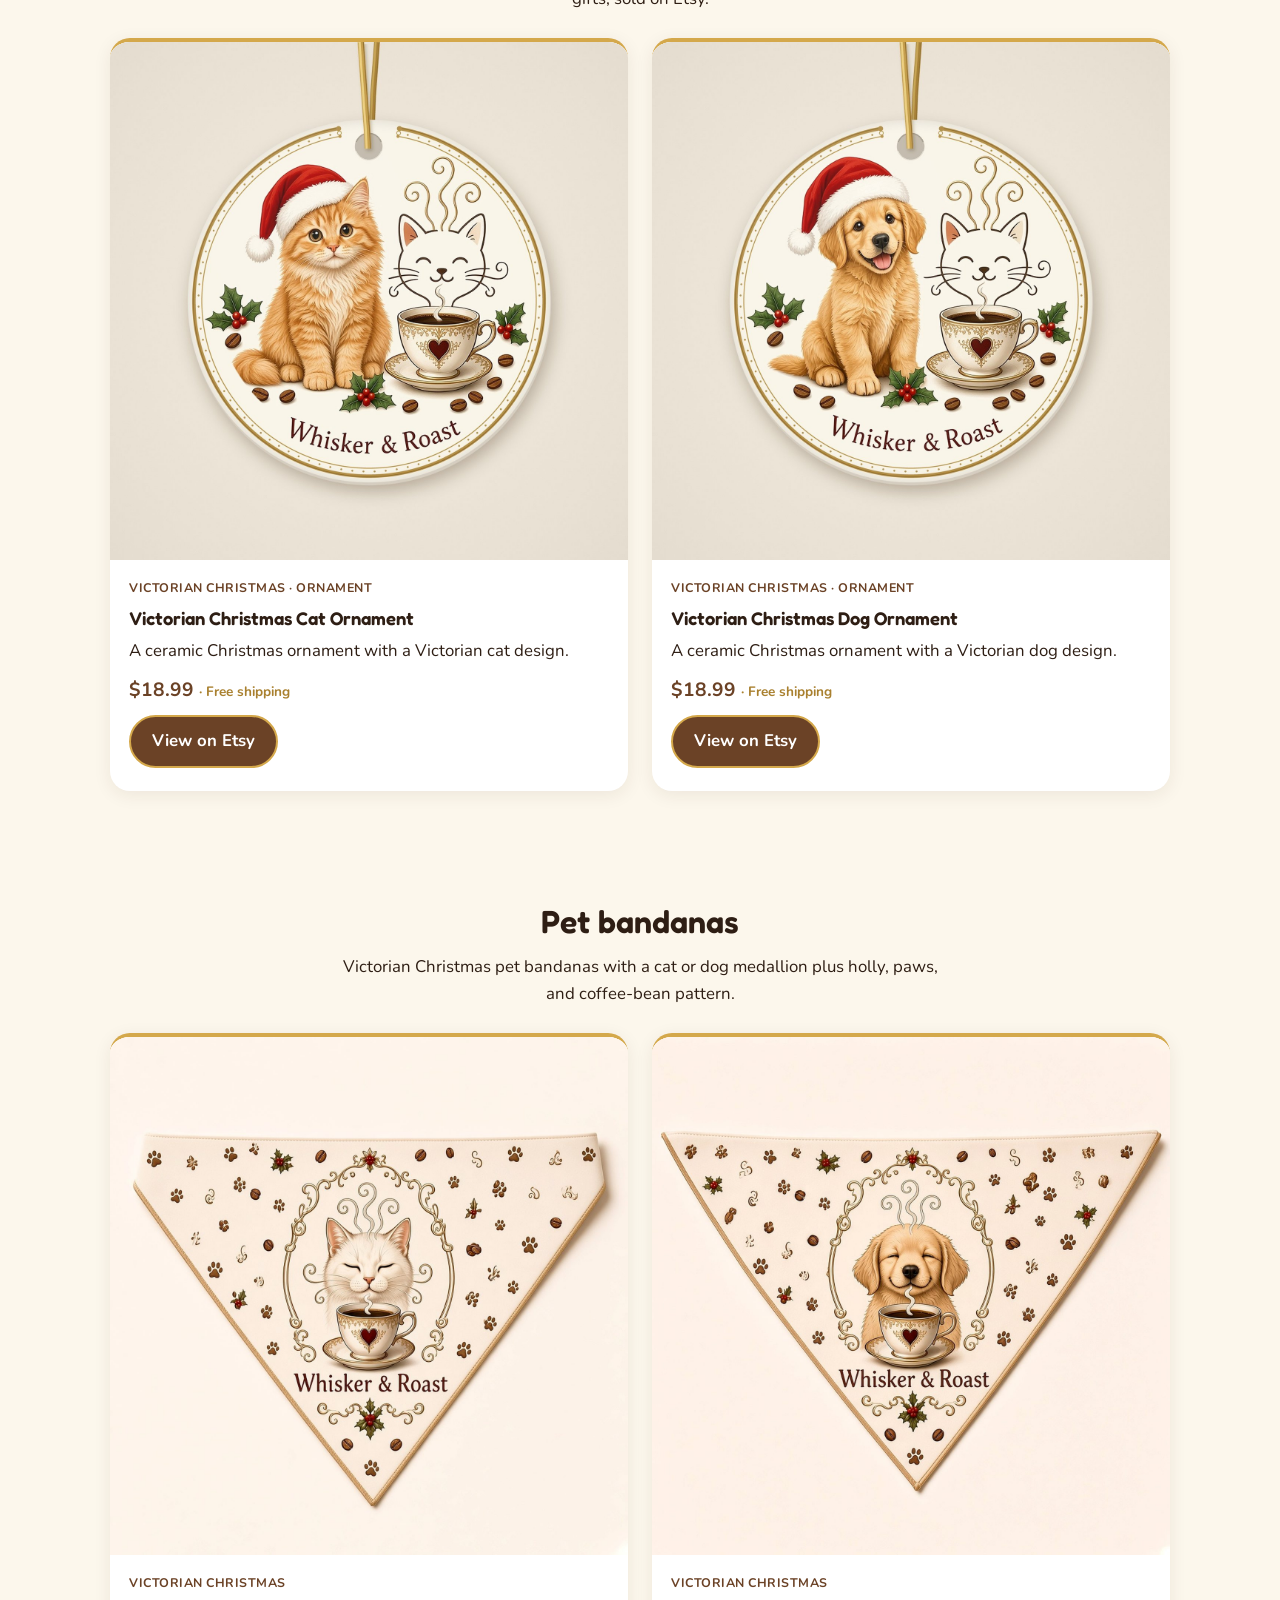
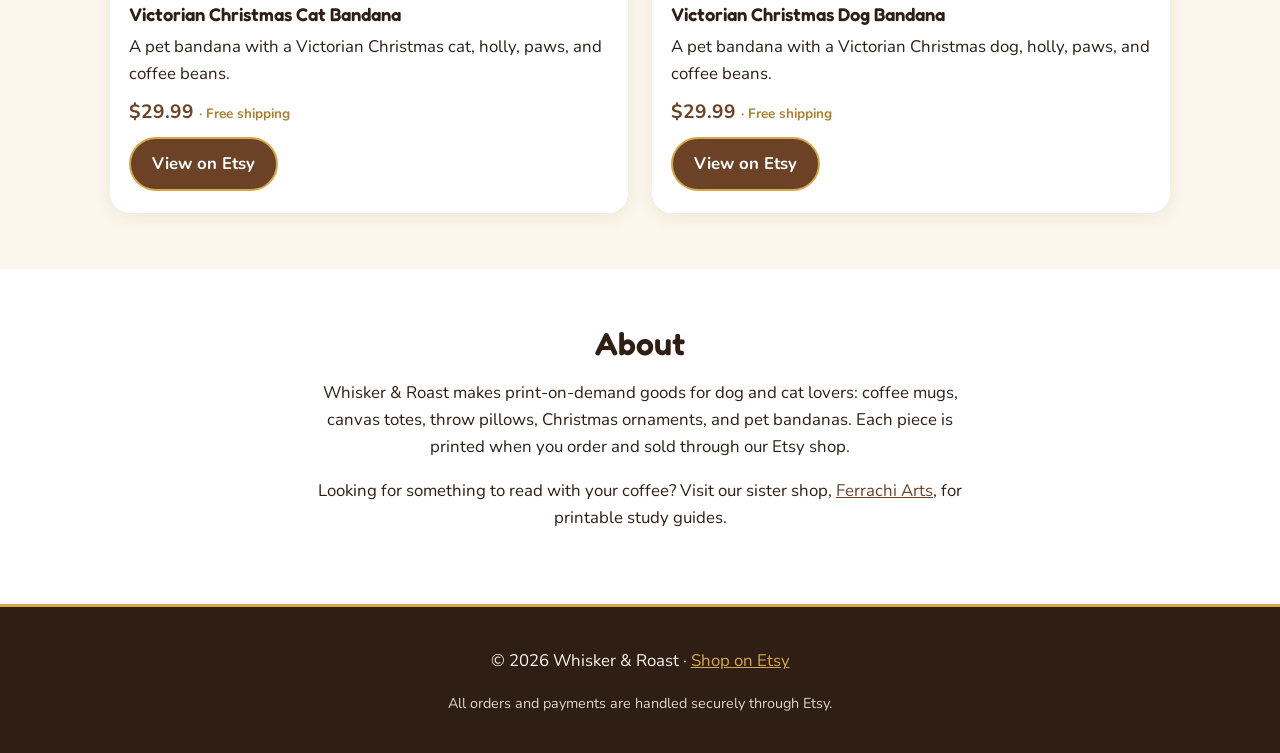
==== commit 9cc05ac9: "Show FILL_v2 Christmas ornament photos and Christmas tote listing images. Replace the Victorian cat " ====
--- a/index.html
+++ b/index.html
@@ -189,7 +189,8 @@
       </article>
       </div>
       <div class="grid">
-      <article class="card card-text">
+      <article class="card">
+        <img src="images/christmas_victorian_cat_tote.jpg" alt="Natural canvas tote printed with an orange tabby cat in a striped Christmas sweater, holding a coffee cup, with holly and the words Whisker and Roast." width="1400" height="1400" loading="lazy">
         <div class="card-body">
           <p class="collection">Victorian Christmas · Tote</p>
           <h3>Victorian Christmas Cat Canvas Tote</h3>
@@ -198,7 +199,8 @@
           <a class="btn" href="https://www.etsy.com/listing/4610541437/victorian-christmas-cat-canvas-tote" target="_blank" rel="noopener" aria-label="View Victorian Christmas Cat Canvas Tote on Etsy">View on Etsy</a>
         </div>
       </article>
-      <article class="card card-text">
+      <article class="card">
+        <img src="images/christmas_victorian_dog_tote.jpg" alt="Natural canvas tote printed with a beagle in a striped Christmas sweater, holding a coffee cup, with holly and the words Whisker and Roast." width="1400" height="1400" loading="lazy">
         <div class="card-body">
           <p class="collection">Victorian Christmas · Tote</p>
           <h3>Victorian Christmas Dog Canvas Tote</h3>
@@ -260,7 +262,7 @@
       <p class="lead">Victorian Christmas ceramic ornaments for dog and cat lovers—seasonal tree gifts, sold on Etsy.</p>
       <div class="grid">
       <article class="card">
-        <img src="images/christmas_victorian_cat_ornament.jpg" alt="Round cream ceramic Christmas ornament with a gold hanger, an orange kitten in a Santa hat beside a gold-trimmed coffee cup, holly, coffee beans, and the words Whisker and Roast." width="1400" height="1400" loading="lazy">
+        <img src="images/christmas_victorian_cat_ornament.jpg" alt="Round cream ceramic Christmas ornament hung from a gold cord, an orange kitten in a Santa hat beside a gold-trimmed coffee cup, holly, coffee beans, and the words Whisker and Roast." width="1400" height="1400" loading="lazy">
         <div class="card-body">
           <p class="collection">Victorian Christmas · Ornament</p>
           <h3>Victorian Christmas Cat Ornament</h3>
@@ -270,7 +272,7 @@
         </div>
       </article>
       <article class="card">
-        <img src="images/christmas_victorian_dog_ornament.jpg" alt="Round cream ceramic Christmas ornament with a gold hanger, a golden puppy in a Santa hat beside a gold-trimmed coffee cup, holly, coffee beans, and the words Whisker and Roast." width="1400" height="1400" loading="lazy">
+        <img src="images/christmas_victorian_dog_ornament.jpg" alt="Round cream ceramic Christmas ornament hung from a gold cord, a golden puppy in a Santa hat beside a gold-trimmed coffee cup, holly, coffee beans, and the words Whisker and Roast." width="1400" height="1400" loading="lazy">
         <div class="card-body">
           <p class="collection">Victorian Christmas · Ornament</p>
           <h3>Victorian Christmas Dog Ornament</h3>
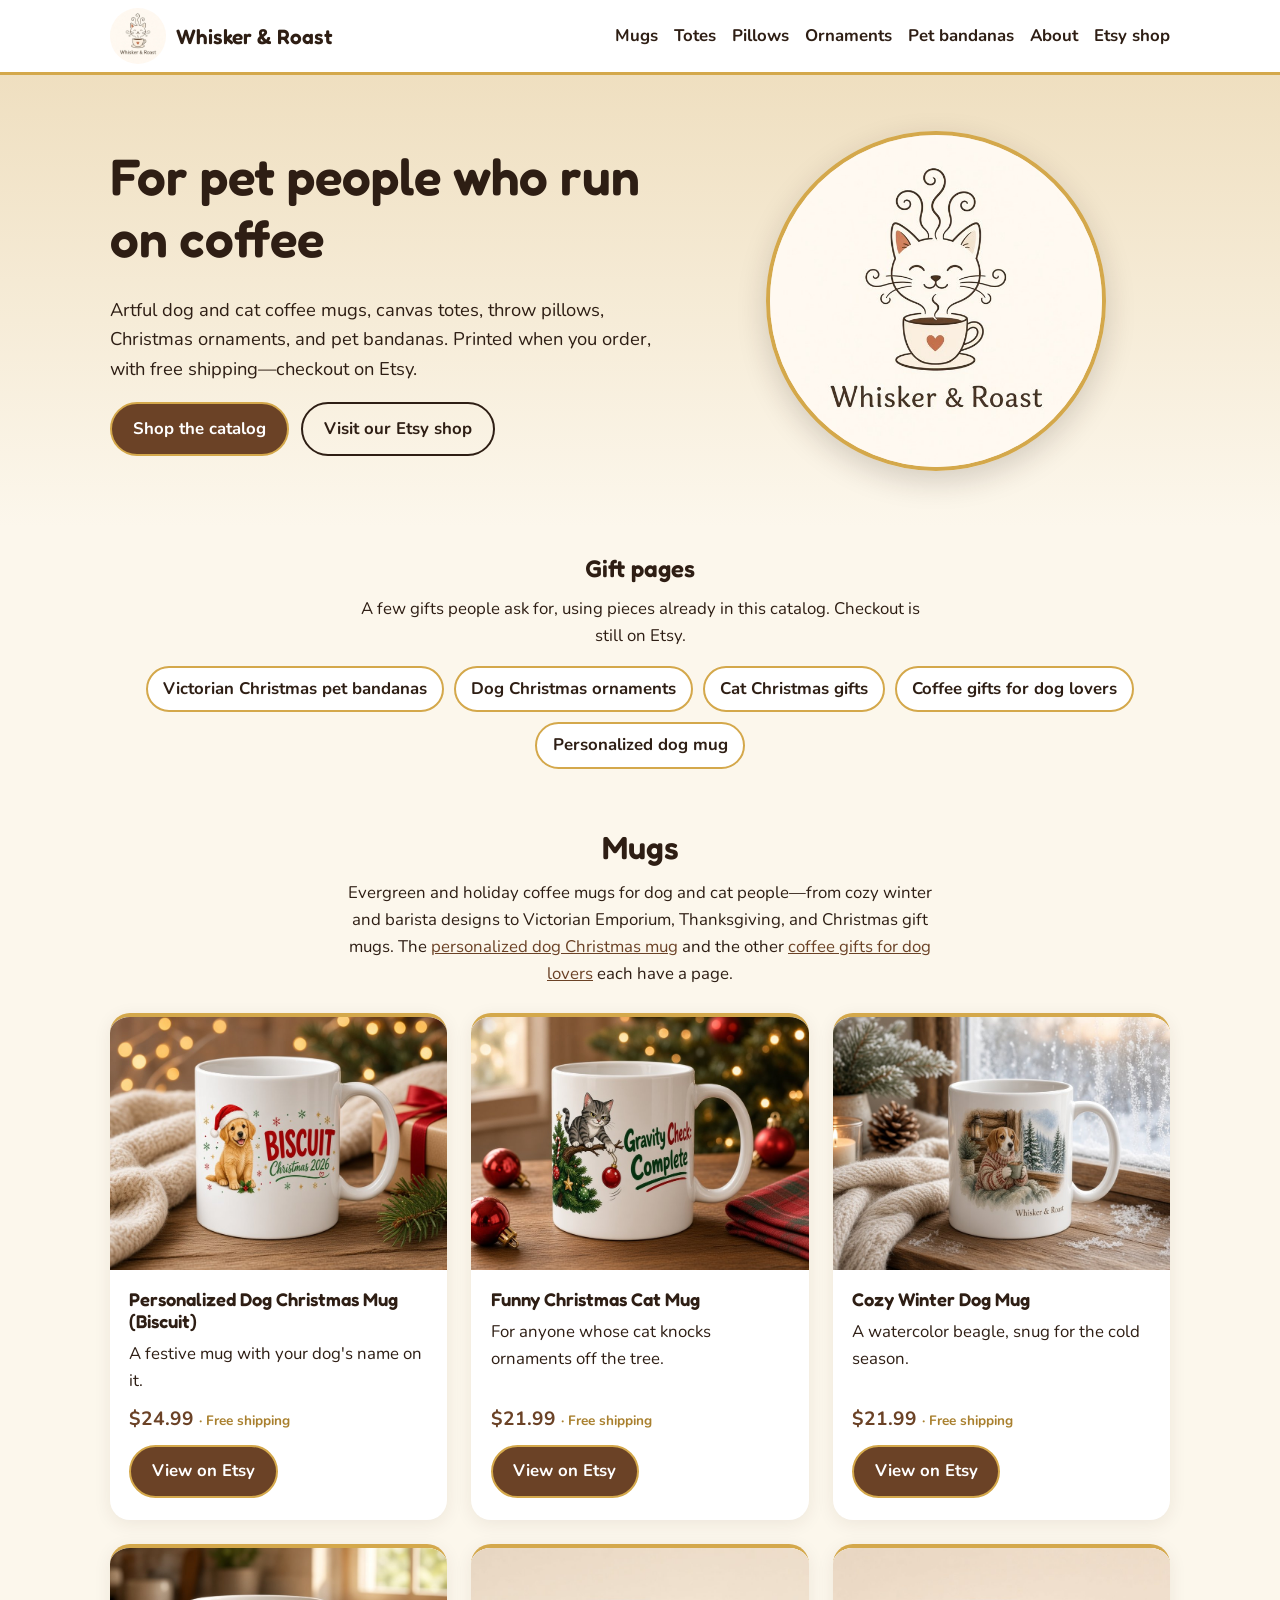
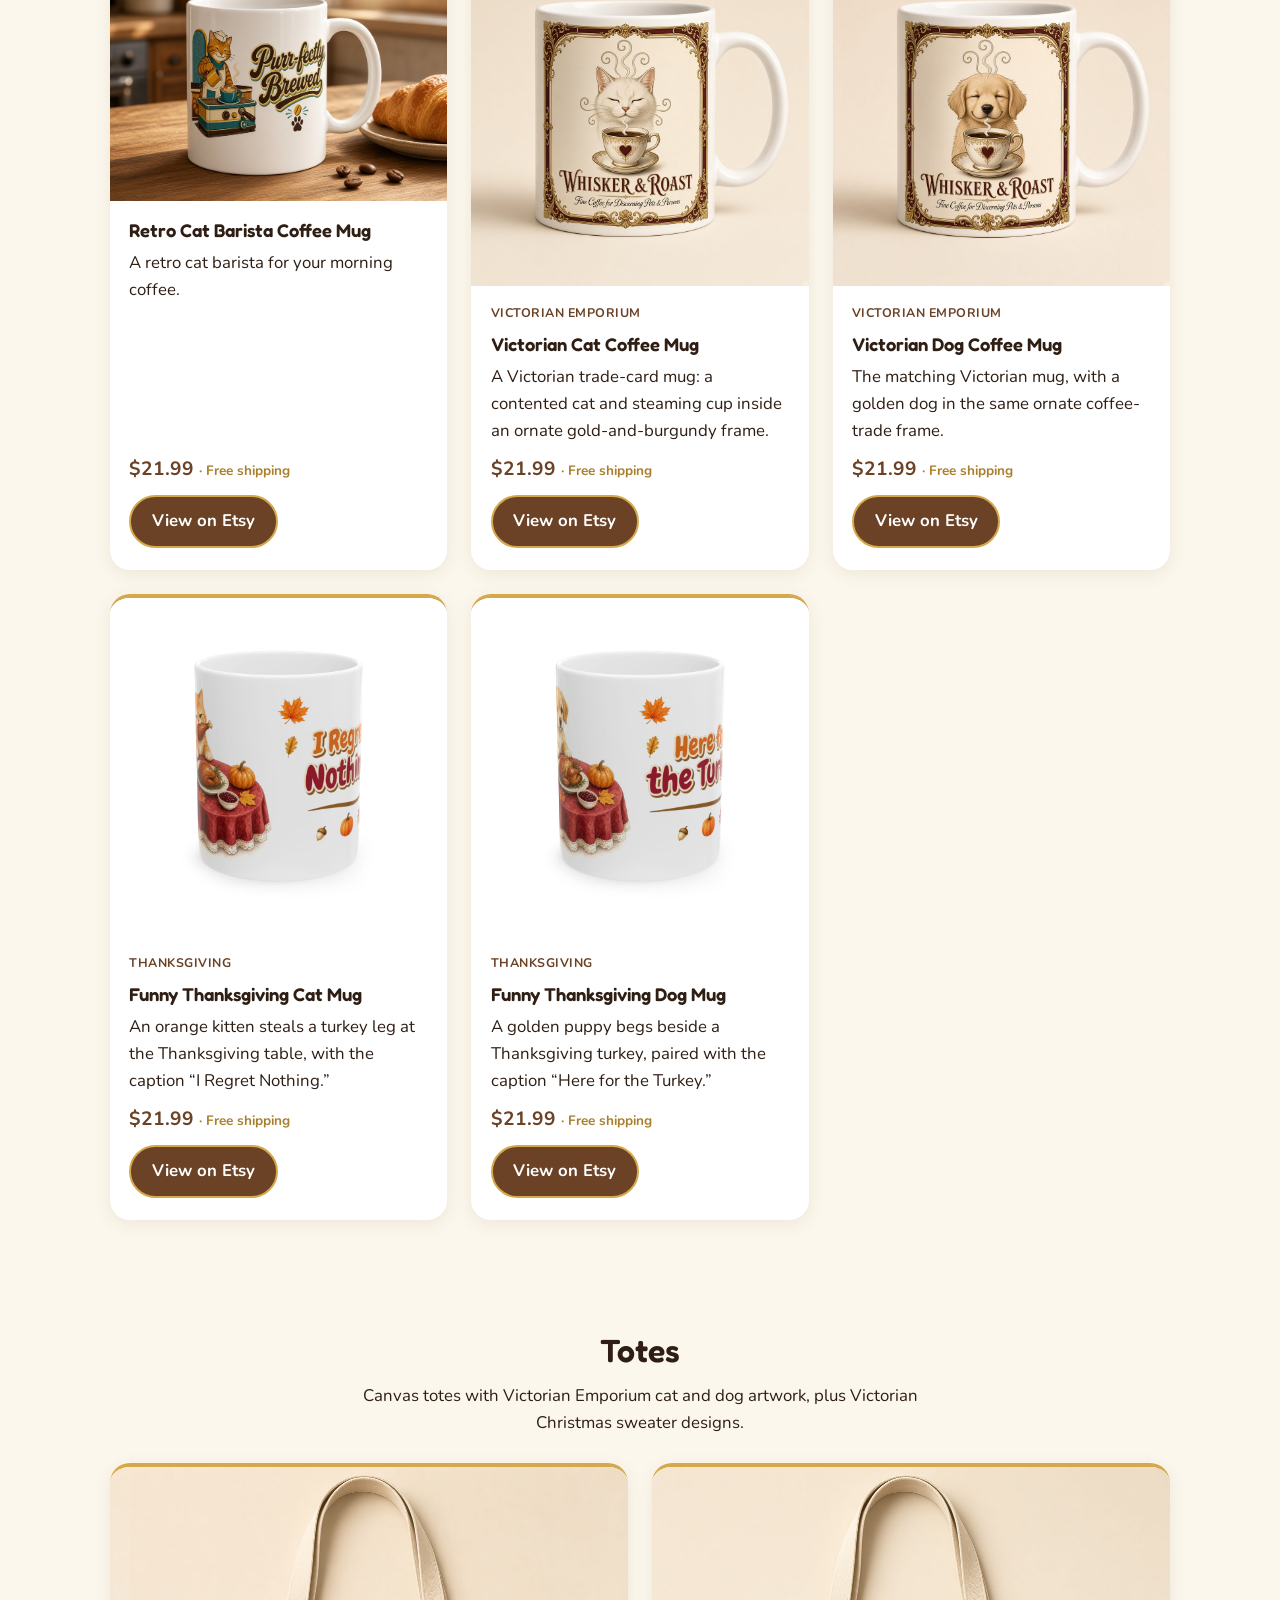
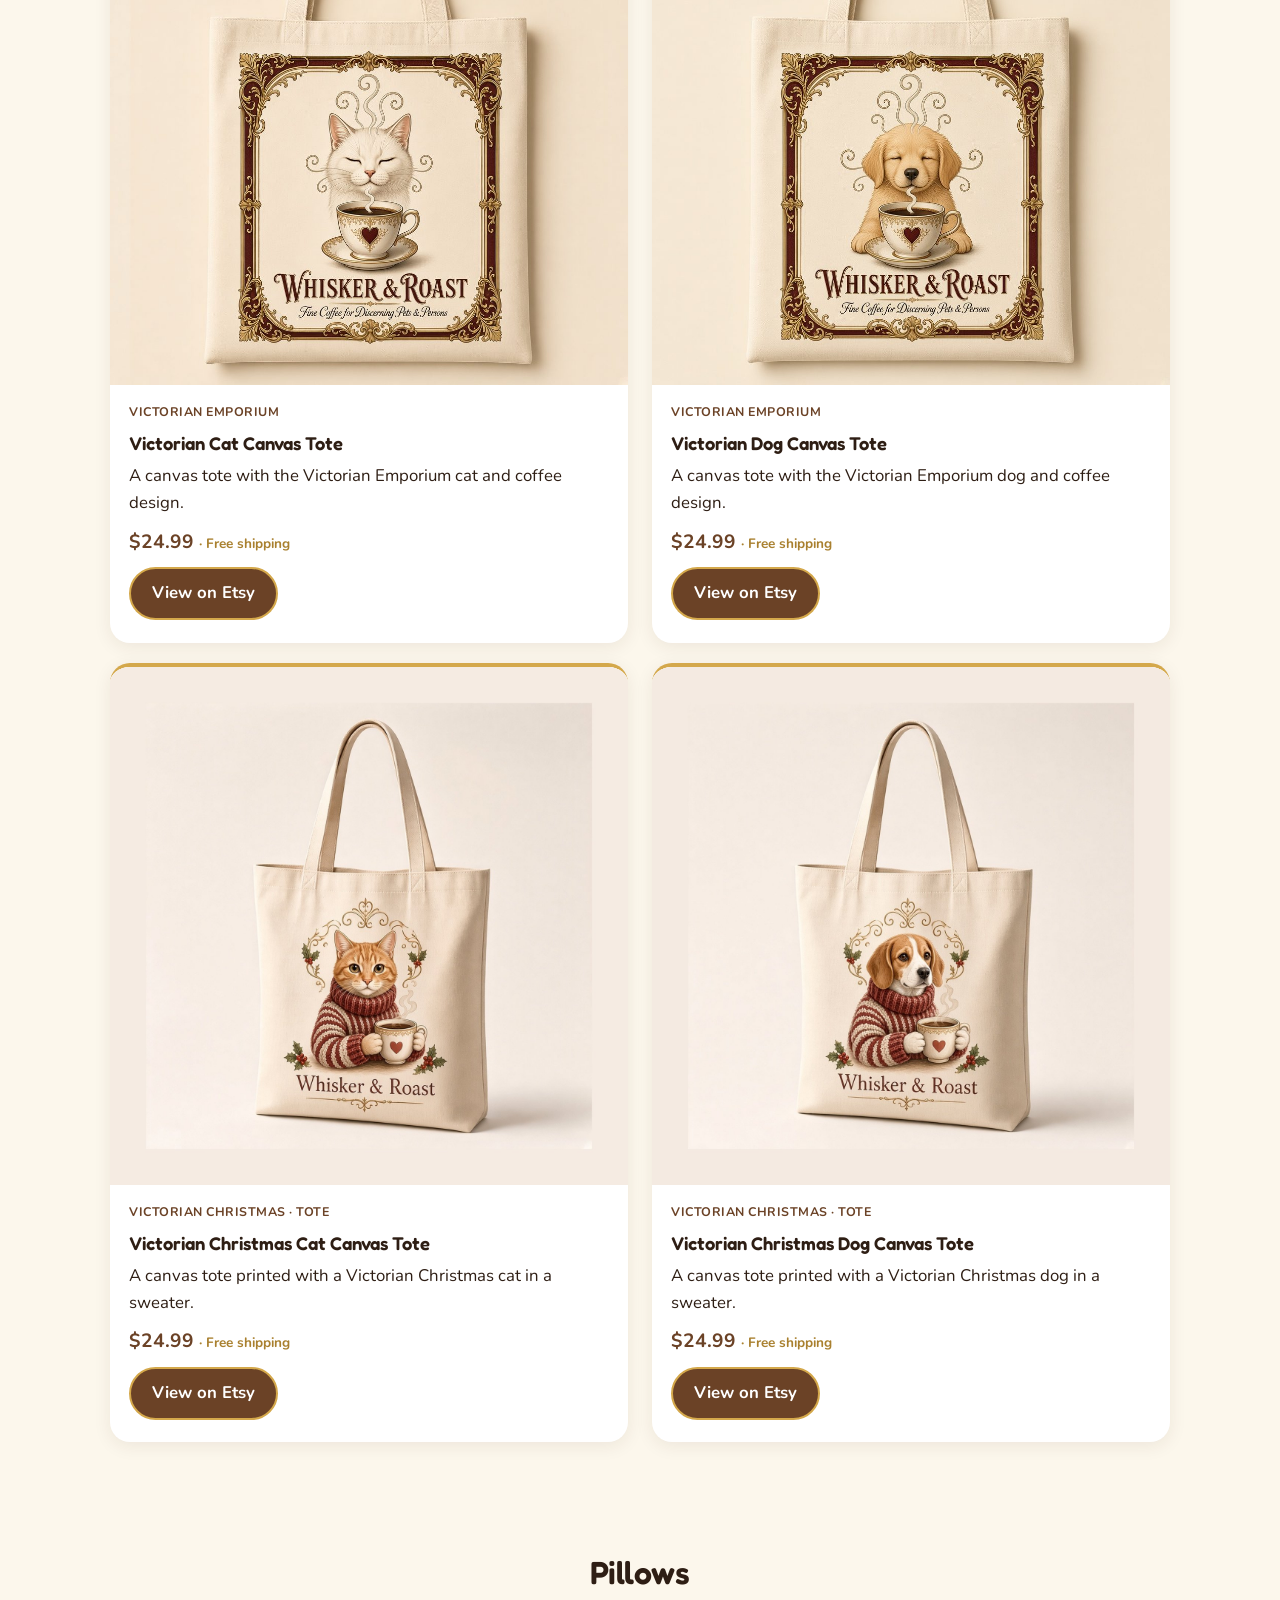
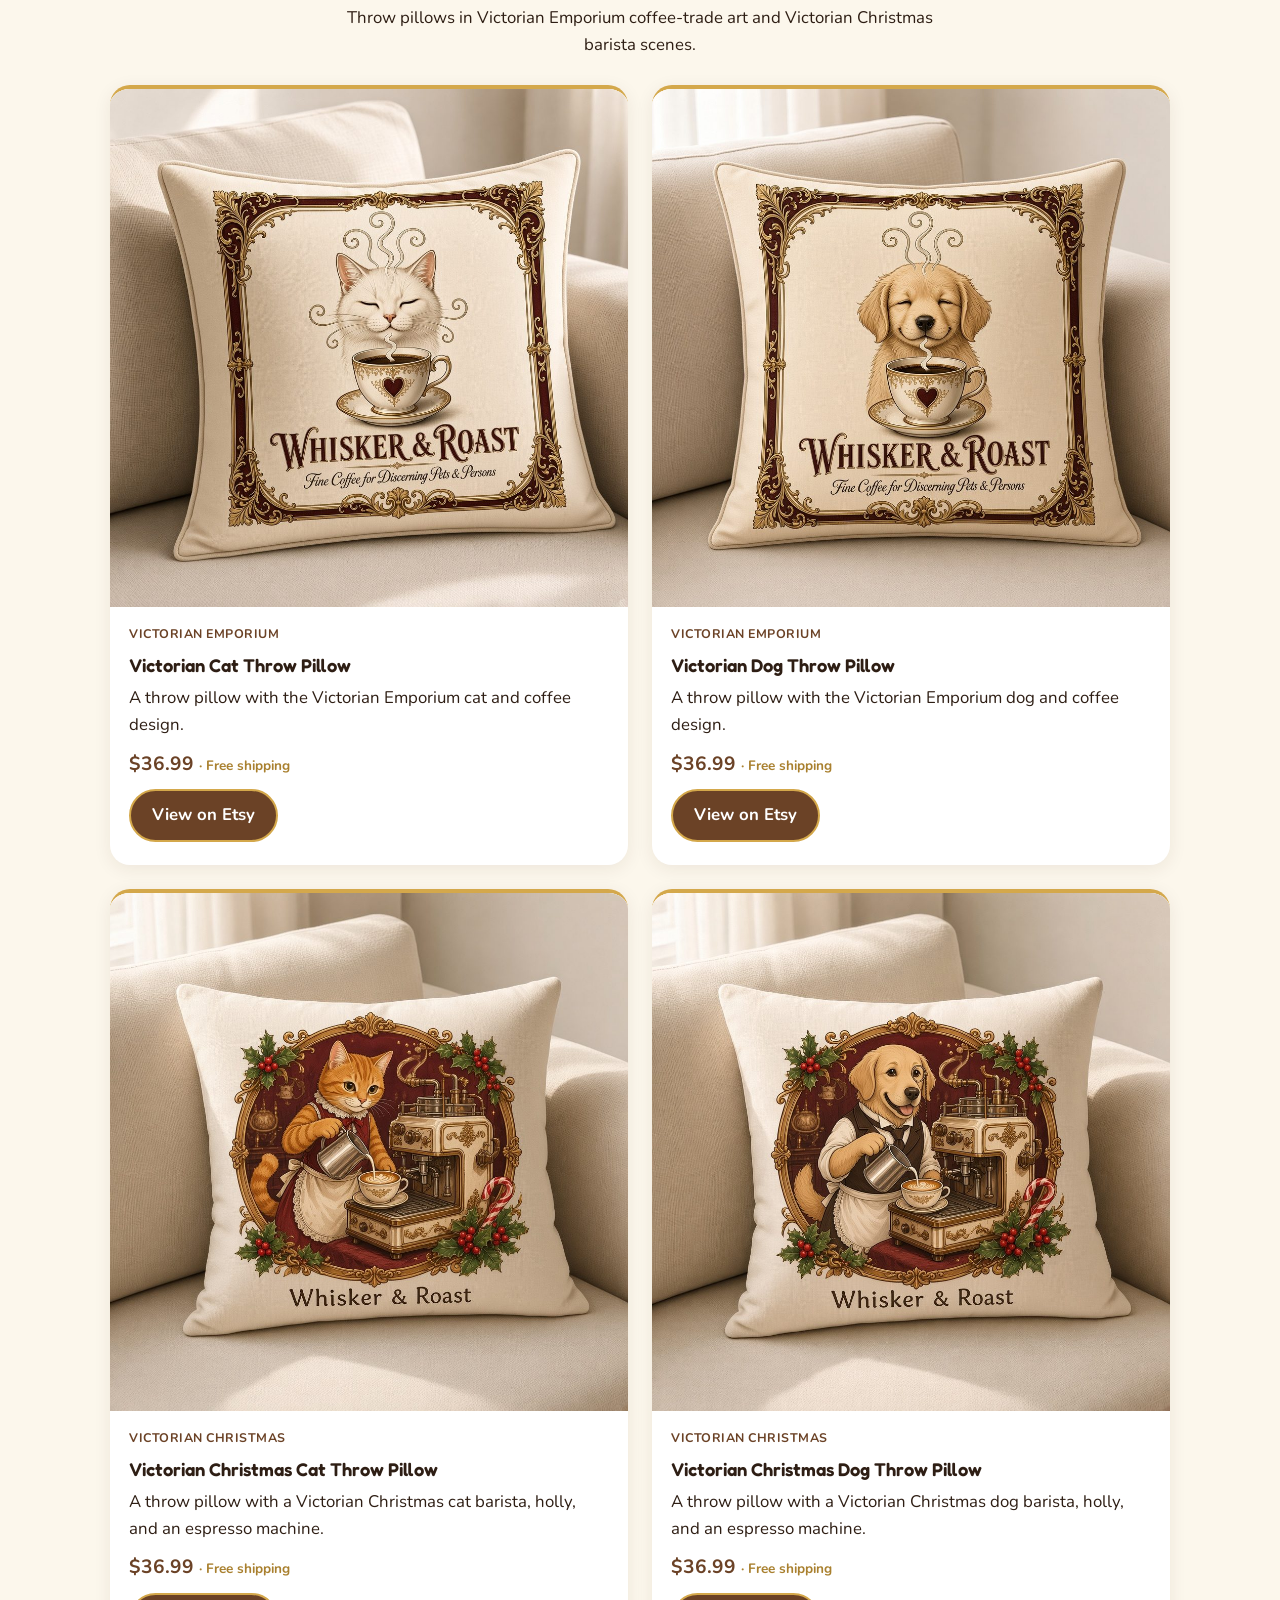
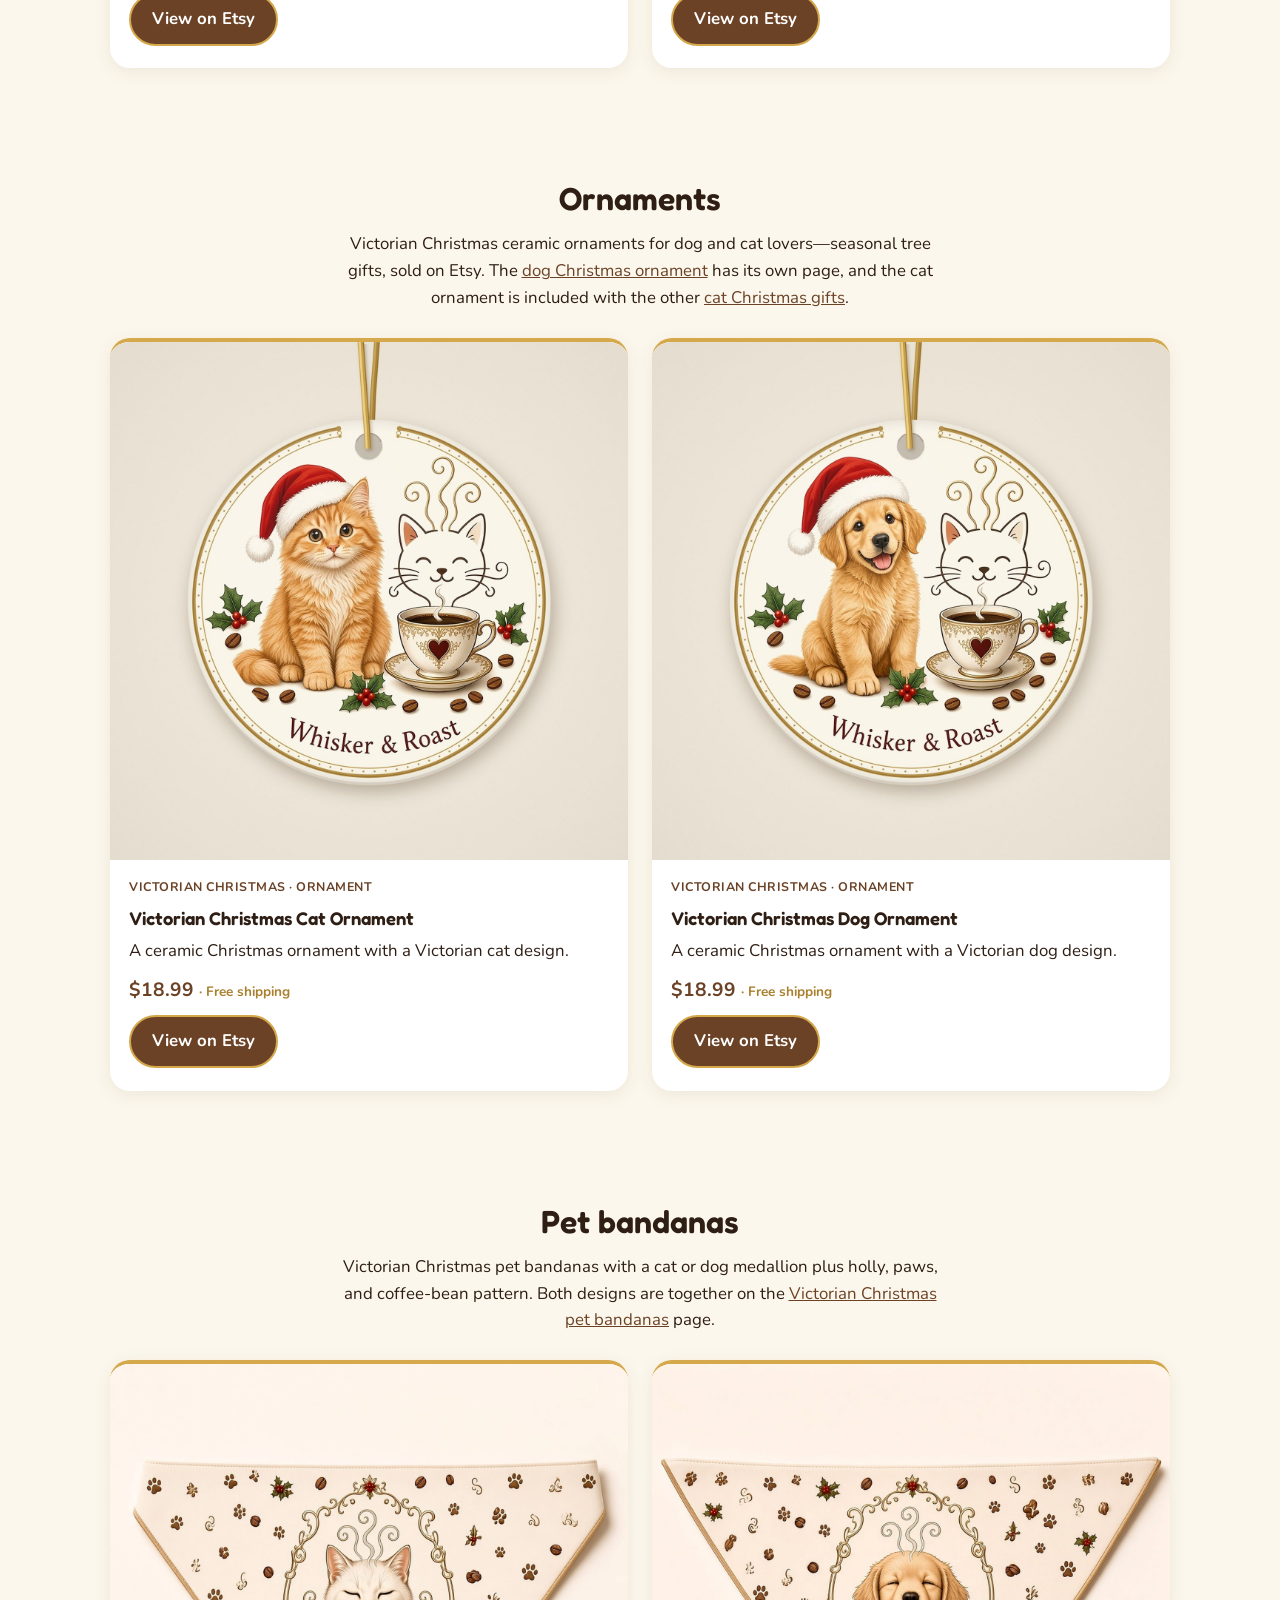
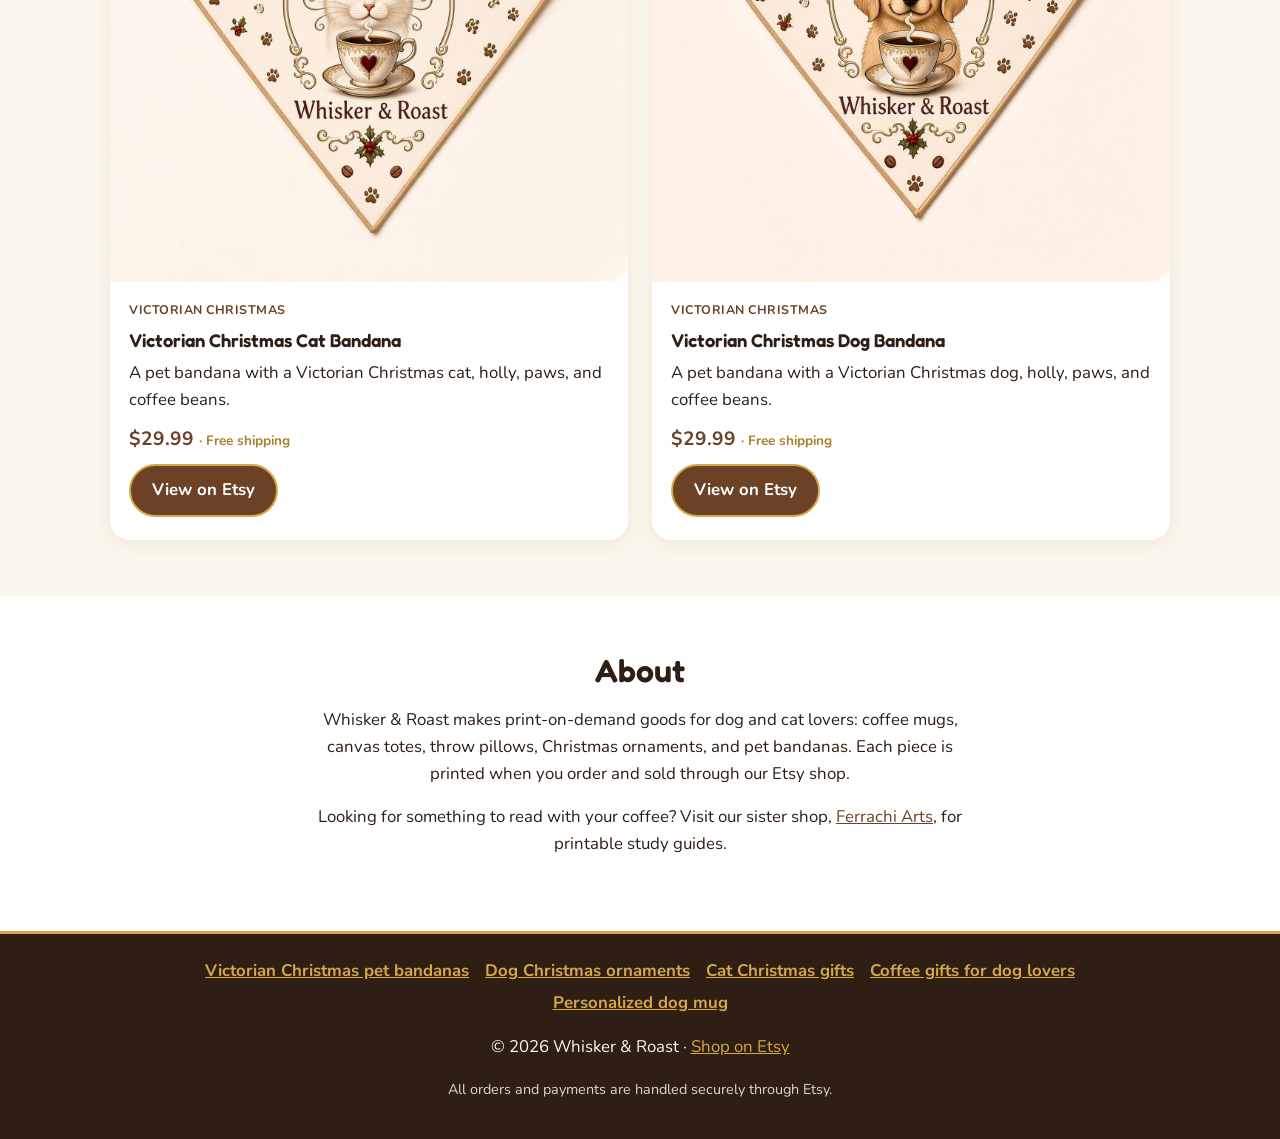
==== commit e95209ba: "Add crawlable gift pages for live catalog products Give the Victorian bandanas, Victorian dog orname" ====
--- a/index.html
+++ b/index.html
@@ -81,9 +81,20 @@
         <img class="hero-logo" src="images/logo.jpg" alt="" width="600" height="600">
       </div>
     </section>
+    <section id="gift-pages" class="wrap gift-guides" aria-labelledby="gift-guides-heading">
+      <h2 id="gift-guides-heading">Gift pages</h2>
+      <p>A few gifts people ask for, using pieces already in this catalog. Checkout is still on Etsy.</p>
+      <ul>
+        <li><a href="/victorian-christmas-pet-bandana/">Victorian Christmas pet bandanas</a></li>
+        <li><a href="/dog-christmas-ornaments/">Dog Christmas ornaments</a></li>
+        <li><a href="/cat-christmas-gifts/">Cat Christmas gifts</a></li>
+        <li><a href="/coffee-gifts-for-dog-lovers/">Coffee gifts for dog lovers</a></li>
+        <li><a href="/personalized-dog-mug/">Personalized dog mug</a></li>
+      </ul>
+    </section>
     <section id="mugs" class="wrap section">
       <h2>Mugs</h2>
-      <p class="lead">Evergreen and holiday coffee mugs for dog and cat people—from cozy winter and barista designs to Victorian Emporium, Thanksgiving, and Christmas gift mugs.</p>
+      <p class="lead">Evergreen and holiday coffee mugs for dog and cat people—from cozy winter and barista designs to Victorian Emporium, Thanksgiving, and Christmas gift mugs. The <a href="/personalized-dog-mug/">personalized dog Christmas mug</a> and the other <a href="/coffee-gifts-for-dog-lovers/">coffee gifts for dog lovers</a> each have a page.</p>
       <div class="grid">
       <article class="card">
         <img src="images/01_biscuit_christmas_mockup.jpg" alt="White coffee mug with a golden dog in a Santa hat, the name Biscuit, and Christmas 2026." width="900" height="675" loading="lazy">
@@ -259,7 +270,7 @@
     </section>
     <section id="ornaments" class="wrap section">
       <h2>Ornaments</h2>
-      <p class="lead">Victorian Christmas ceramic ornaments for dog and cat lovers—seasonal tree gifts, sold on Etsy.</p>
+      <p class="lead">Victorian Christmas ceramic ornaments for dog and cat lovers—seasonal tree gifts, sold on Etsy. The <a href="/dog-christmas-ornaments/">dog Christmas ornament</a> has its own page, and the cat ornament is included with the other <a href="/cat-christmas-gifts/">cat Christmas gifts</a>.</p>
       <div class="grid">
       <article class="card">
         <img src="images/christmas_victorian_cat_ornament.jpg" alt="Round cream ceramic Christmas ornament hung from a gold cord, an orange kitten in a Santa hat beside a gold-trimmed coffee cup, holly, coffee beans, and the words Whisker and Roast." width="1400" height="1400" loading="lazy">
@@ -285,7 +296,7 @@
     </section>
     <section id="bandanas" class="wrap section">
       <h2>Pet bandanas</h2>
-      <p class="lead">Victorian Christmas pet bandanas with a cat or dog medallion plus holly, paws, and coffee-bean pattern.</p>
+      <p class="lead">Victorian Christmas pet bandanas with a cat or dog medallion plus holly, paws, and coffee-bean pattern. Both designs are together on the <a href="/victorian-christmas-pet-bandana/">Victorian Christmas pet bandanas</a> page.</p>
       <div class="grid">
       <article class="card">
         <img src="images/christmas_victorian_cat_bandana.jpg" alt="Cream triangular pet bandana with a Victorian Christmas cat, a coffee cup, holly, paw prints, and coffee beans." width="1400" height="1400" loading="lazy">
@@ -319,6 +330,13 @@
   </main>
   <footer class="site-footer">
     <div class="wrap">
+      <nav class="footer-links" aria-label="Gift pages">
+        <a href="/victorian-christmas-pet-bandana/">Victorian Christmas pet bandanas</a>
+        <a href="/dog-christmas-ornaments/">Dog Christmas ornaments</a>
+        <a href="/cat-christmas-gifts/">Cat Christmas gifts</a>
+        <a href="/coffee-gifts-for-dog-lovers/">Coffee gifts for dog lovers</a>
+        <a href="/personalized-dog-mug/">Personalized dog mug</a>
+      </nav>
       <p>© 2026 Whisker &amp; Roast · <a href="https://www.etsy.com/shop/WhiskerAndRoast" target="_blank" rel="noopener">Shop on Etsy</a></p>
       <p class="small">All orders and payments are handled securely through Etsy.</p>
     </div>
--- a/css/style.css
+++ b/css/style.css
@@ -35,6 +35,26 @@
 .card .btn{align-self:flex-start}
 .about{background:var(--white)}.narrow{max-width:720px;text-align:center}
 .site-footer{background:var(--brown);border-top:3px solid var(--gold);color:var(--cream);text-align:center;padding:1.5rem 0}.site-footer a{color:var(--gold)}.small{font-size:.9rem;opacity:.85}
+.footer-links{display:flex;flex-wrap:wrap;justify-content:center;gap:.35rem 1rem;margin:0 0 .9rem;padding:0}
+.footer-links a{font-weight:700}
+.gift-guides{padding-top:1.75rem;padding-bottom:.25rem}
+.gift-guides h2{font-size:1.5rem;text-align:center}
+.gift-guides p{text-align:center;max-width:36rem;margin:0 auto 1rem}
+.gift-guides ul{display:flex;flex-wrap:wrap;justify-content:center;gap:.6rem;list-style:none;margin:0;padding:0}
+.gift-guides a{display:inline-block;background:var(--white);color:var(--brown);text-decoration:none;font-weight:700;border:2px solid var(--gold);border-radius:999px;padding:.5rem .95rem}
+.gift-guides a:hover,.gift-guides a:focus-visible{background:var(--gold);color:var(--brown)}
+.page-intro{max-width:40rem;margin:0 auto 1.5rem}
+.page-intro h1{font-size:clamp(1.85rem,4.5vw,2.7rem)}
+.page-intro p{margin:0 0 .9rem}
+.crumbs{font-size:.95rem;margin:0 0 1rem}
+.crumbs ol{display:flex;flex-wrap:wrap;gap:.3rem .5rem;list-style:none;padding:0;margin:0}
+.crumbs a{font-weight:700;text-decoration:none}
+.crumbs a:hover,.crumbs a:focus-visible{text-decoration:underline}
+.crumbs li[aria-current="page"]{font-weight:700}
+.crumbs li:not(:last-child)::after{content:"/";margin-left:.5rem;color:var(--golddk)}
+.page-note{max-width:40rem;margin:1.5rem auto 0;background:var(--white);border-top:4px solid var(--gold);border-radius:20px;padding:1rem 1.2rem;box-shadow:0 4px 18px rgba(61,43,31,.08)}
+.page-note p{margin:0}
+.grid-single{grid-template-columns:repeat(auto-fit,minmax(min(100%,18rem),22.5rem));justify-content:center}
 @media(min-width:860px){#pillows .grid{grid-template-columns:repeat(2,minmax(0,1fr))}}
 @media(max-width:720px){
   .hero-inner{grid-template-columns:1fr;text-align:center}.hero p{margin:0 auto}.cta{justify-content:center}.hero-logo{max-width:220px;grid-row:1}
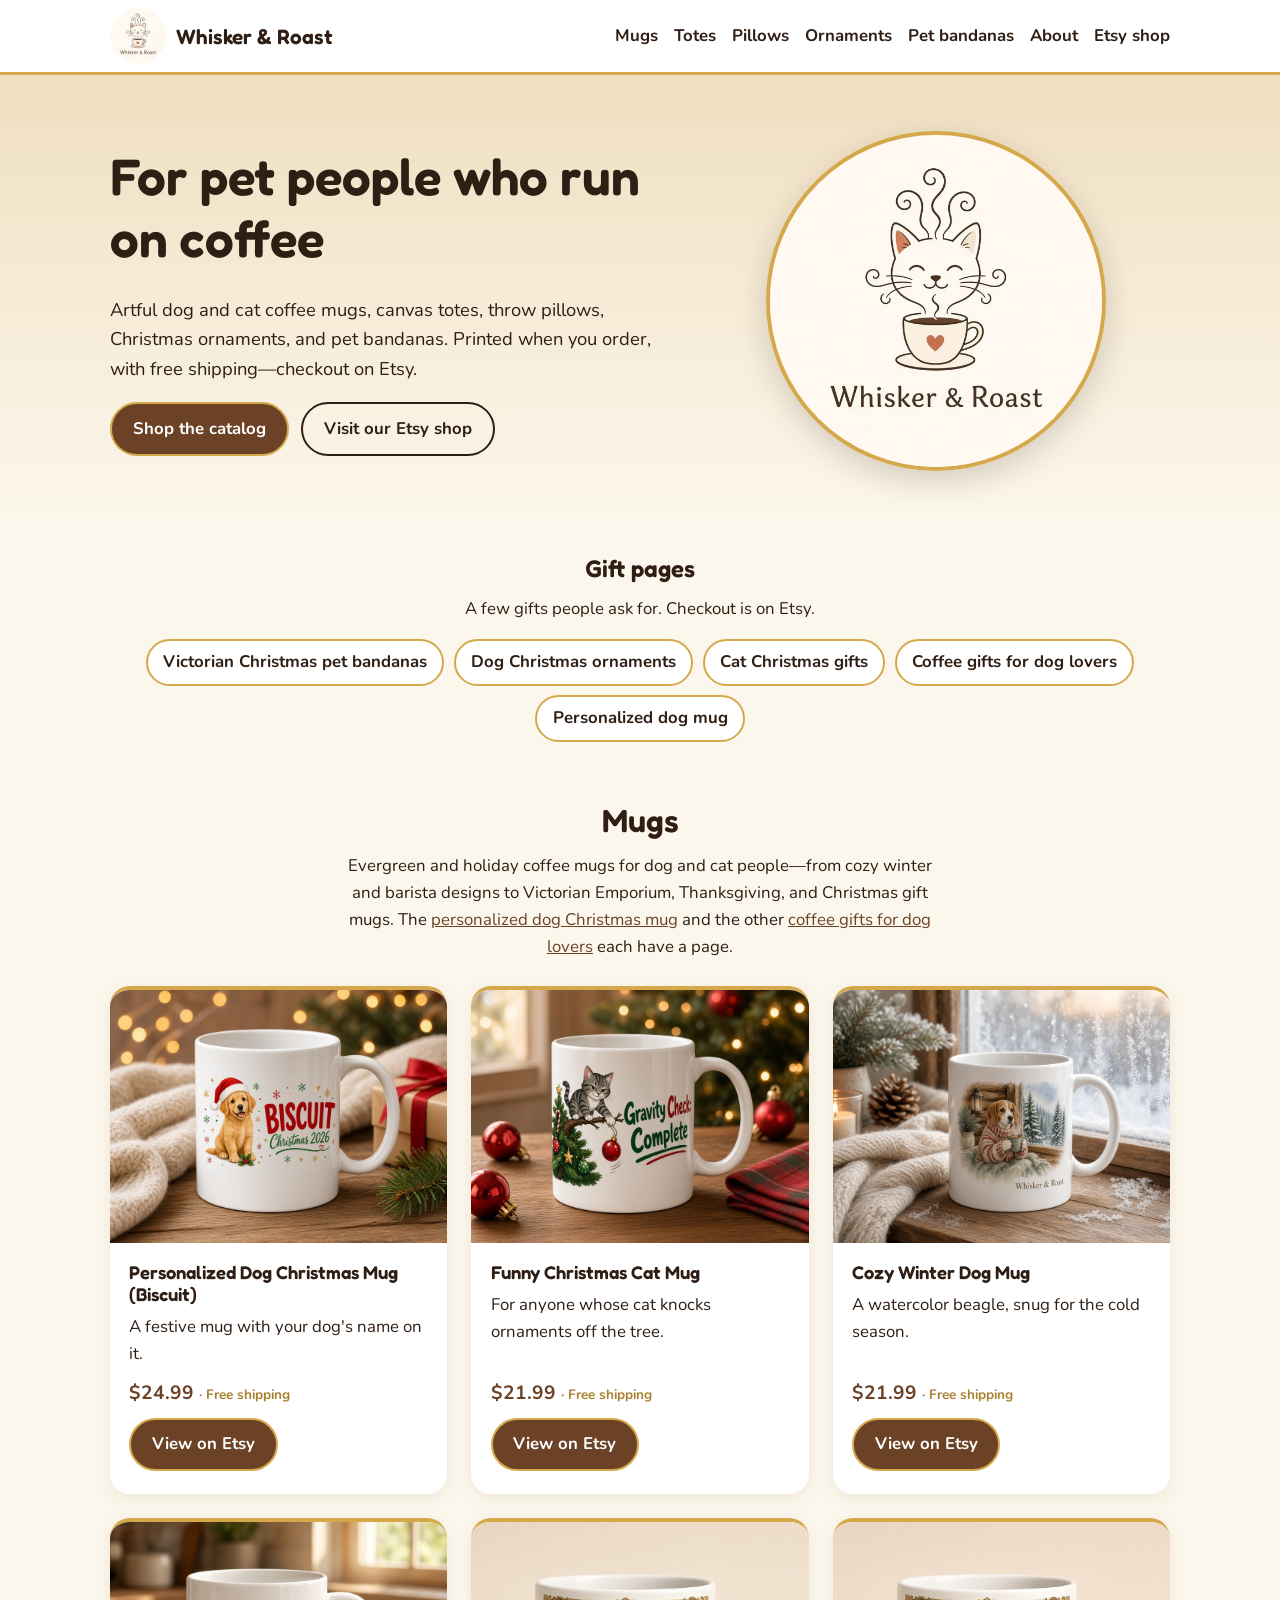
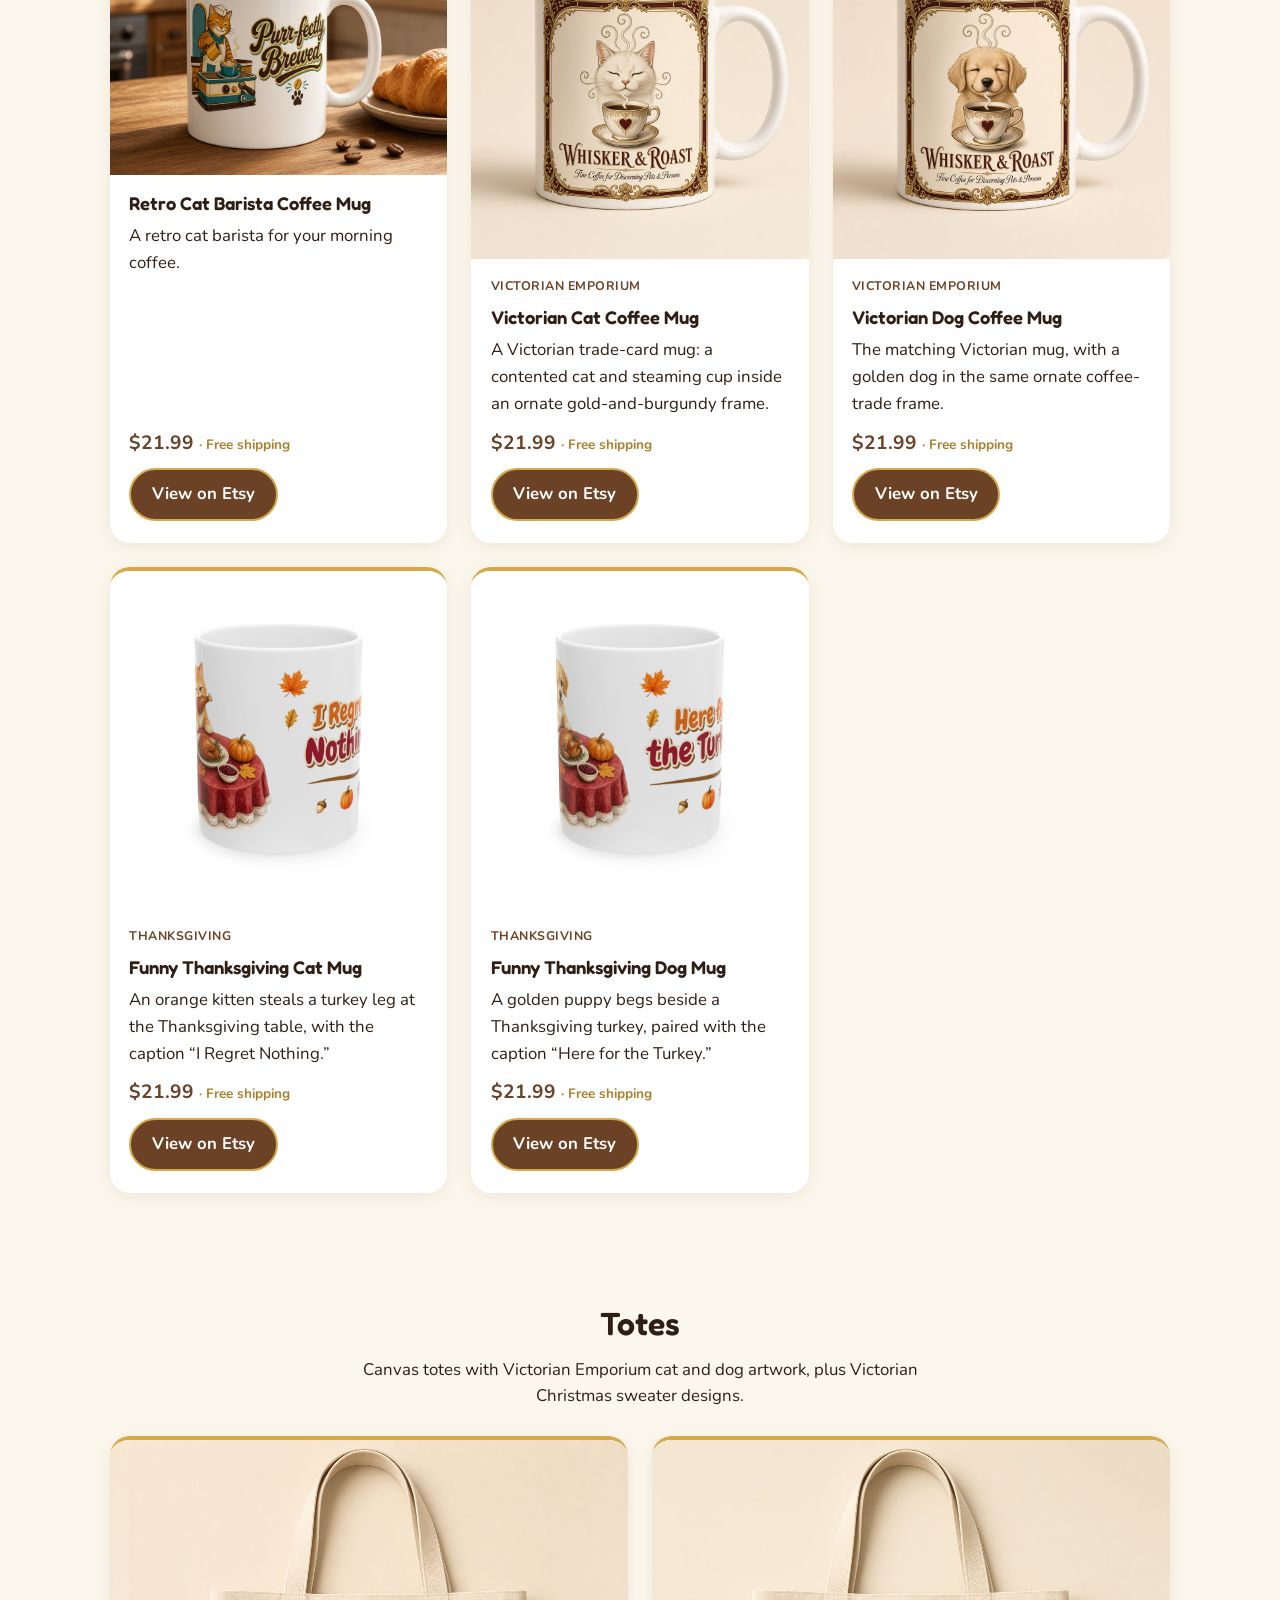
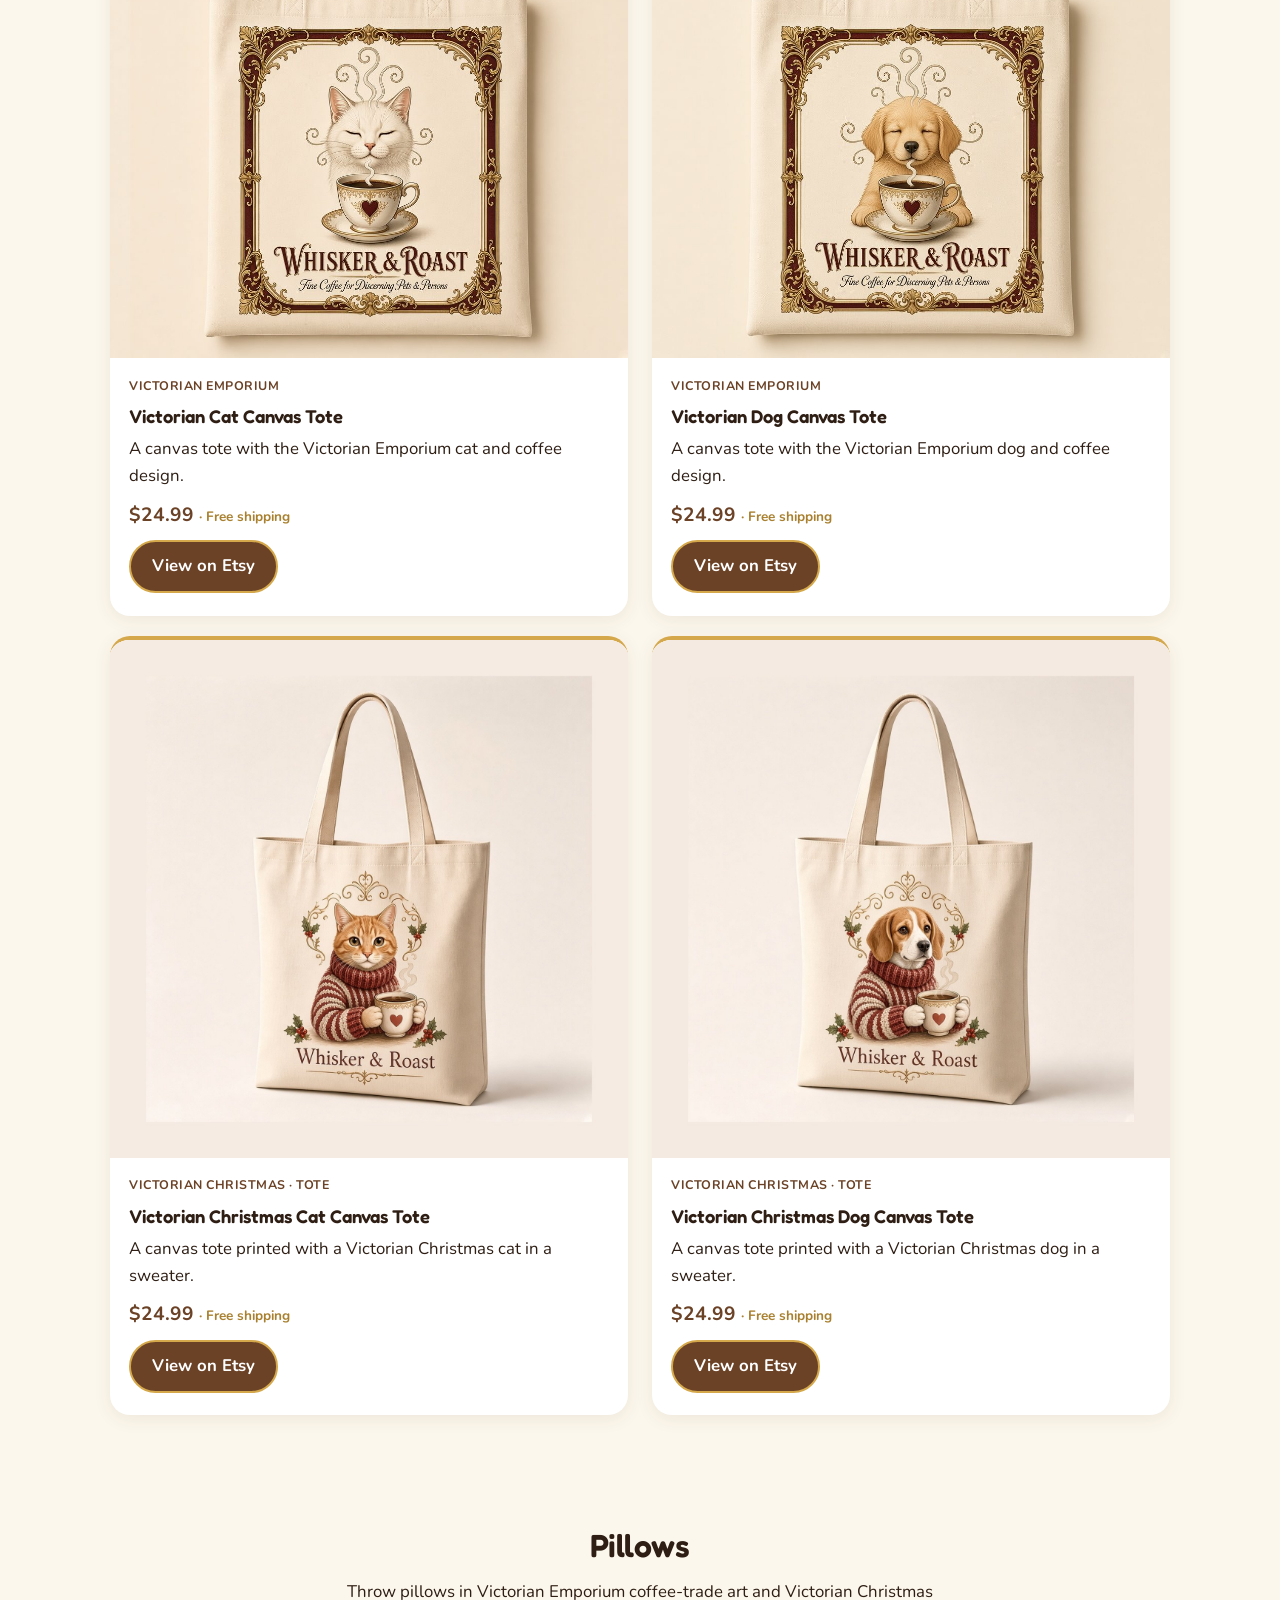
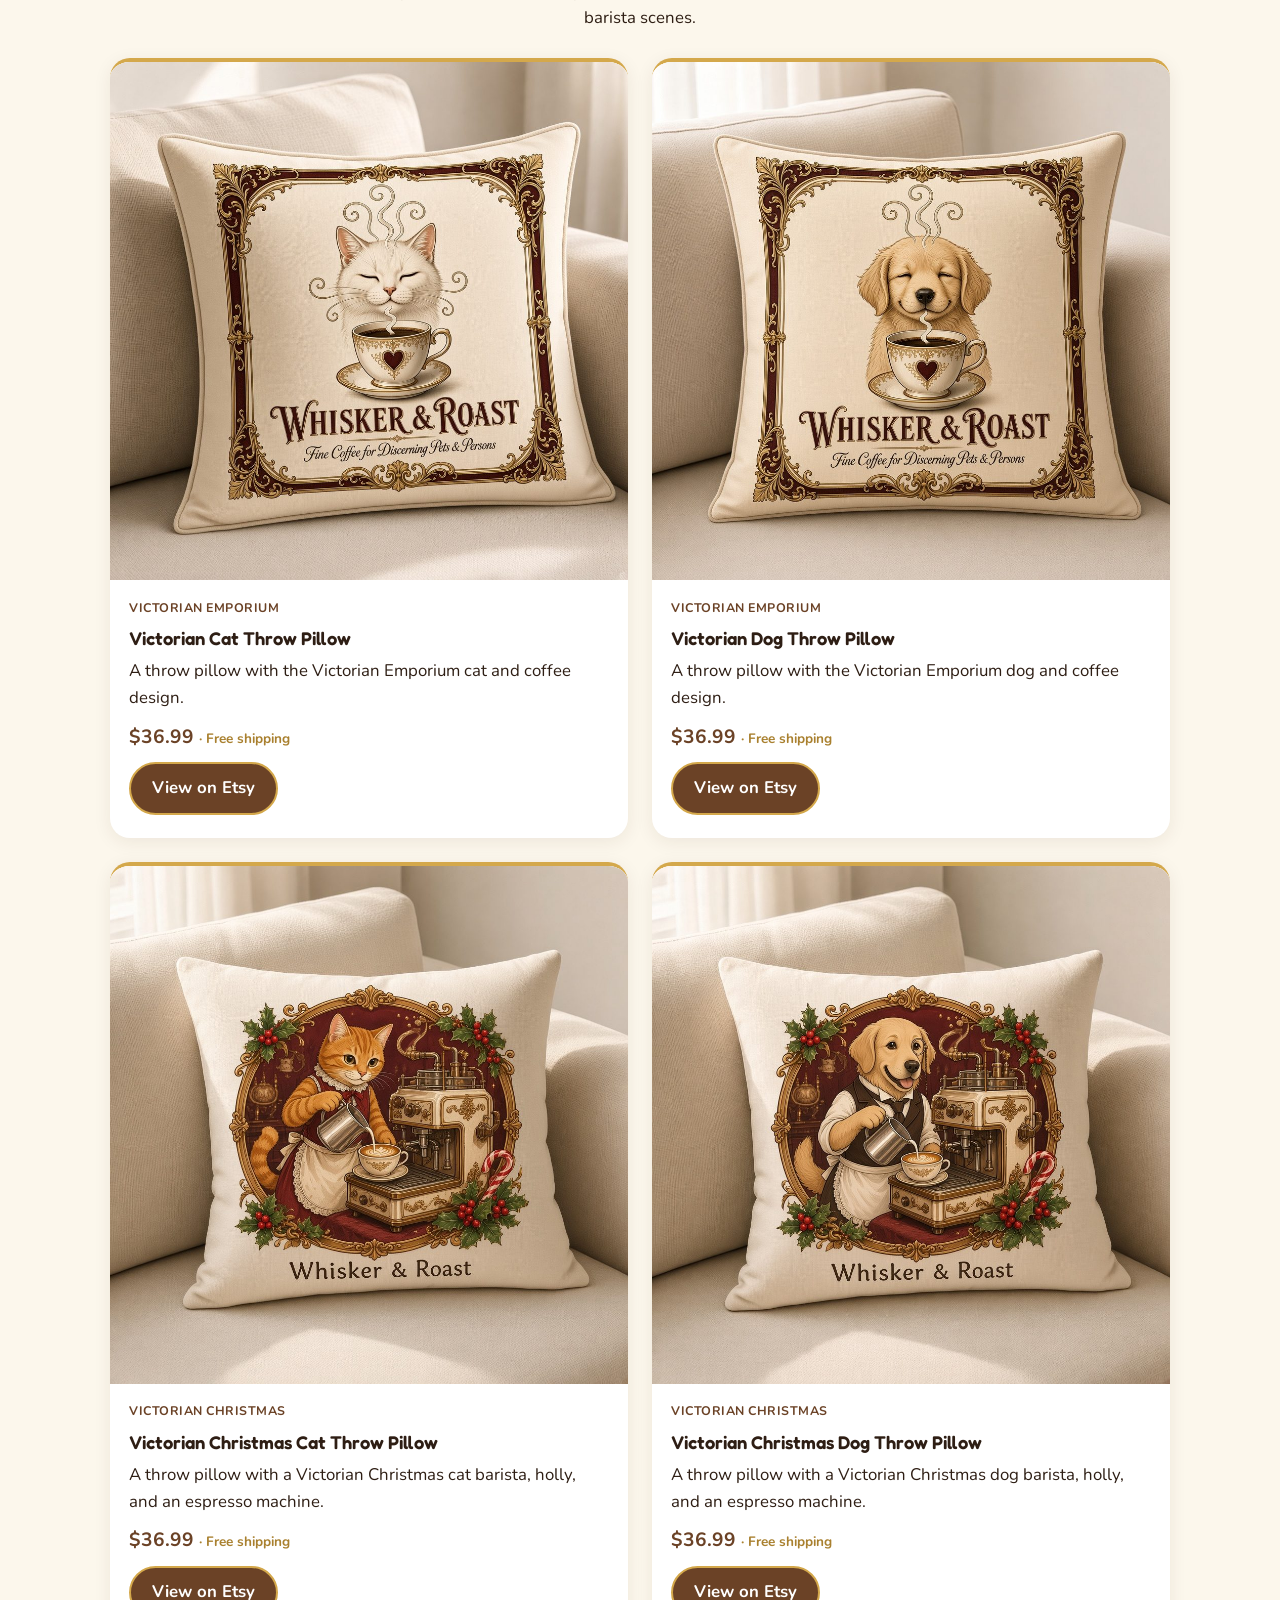
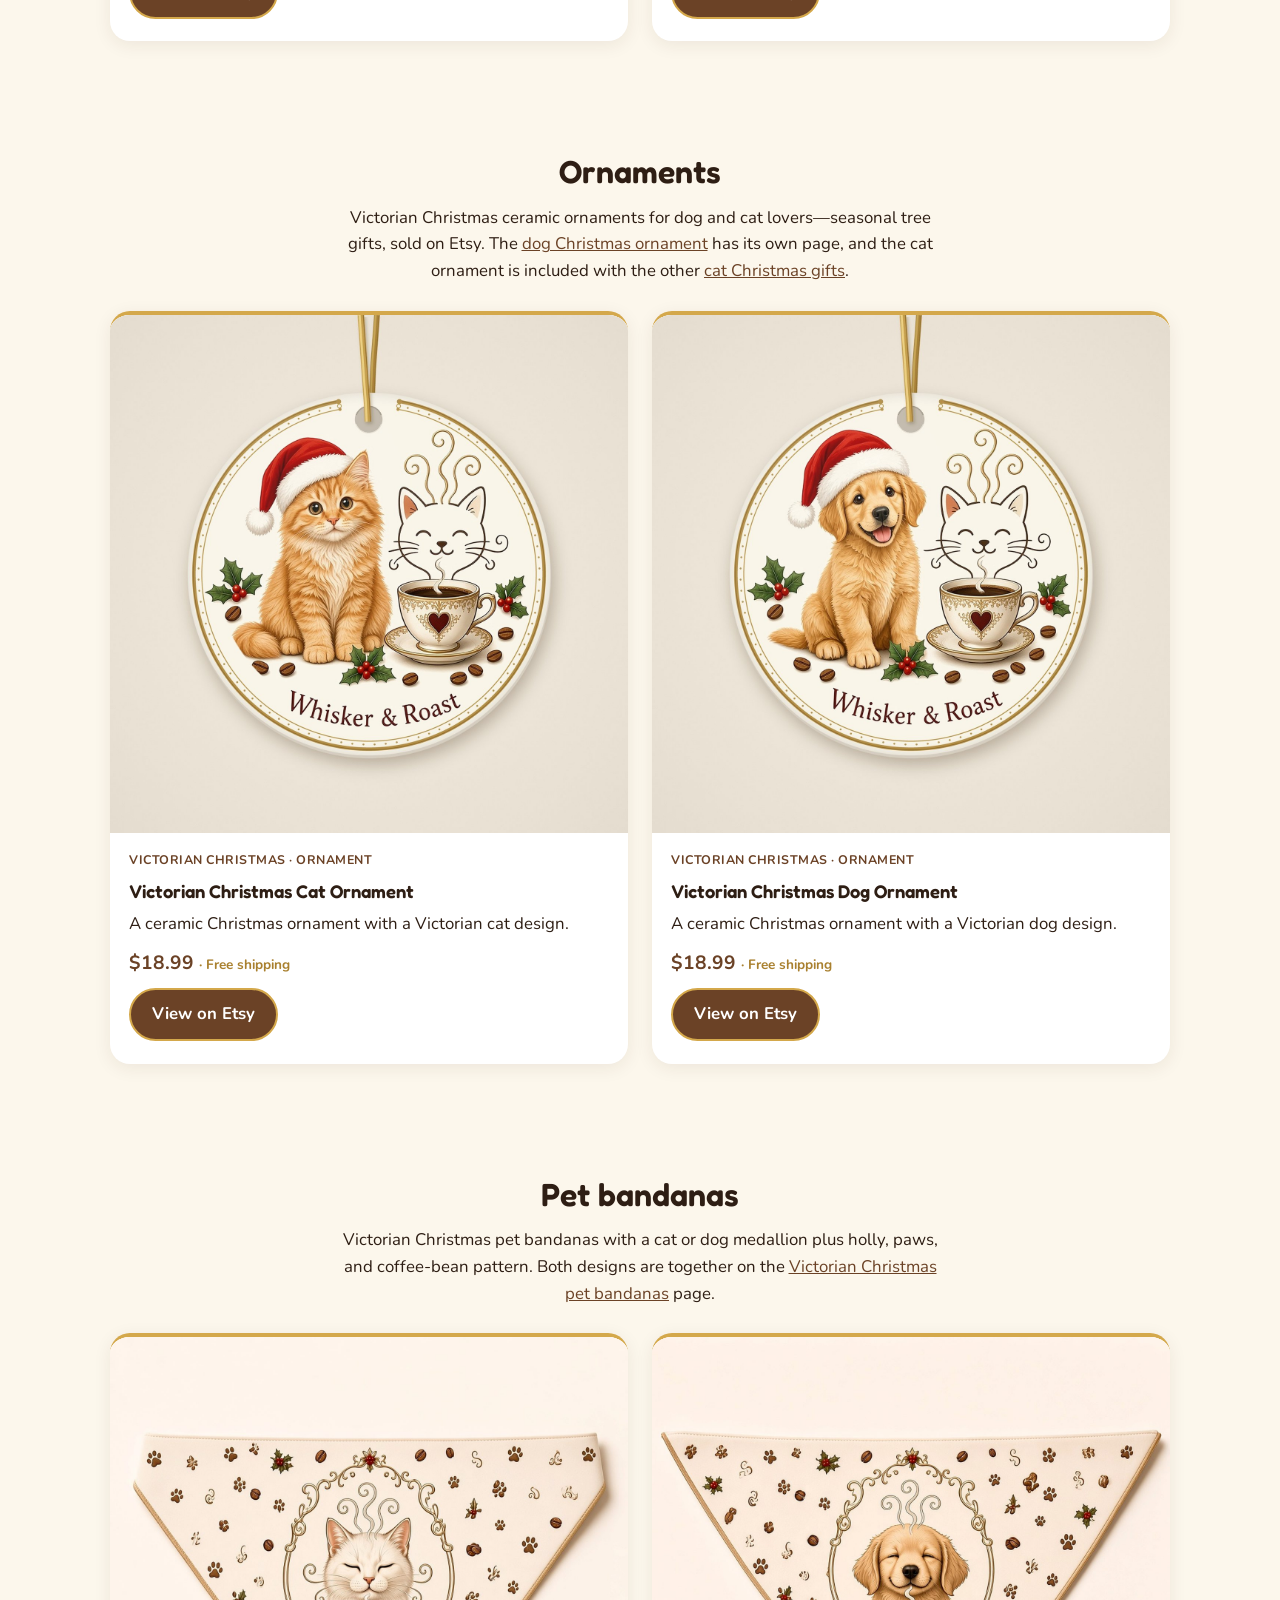
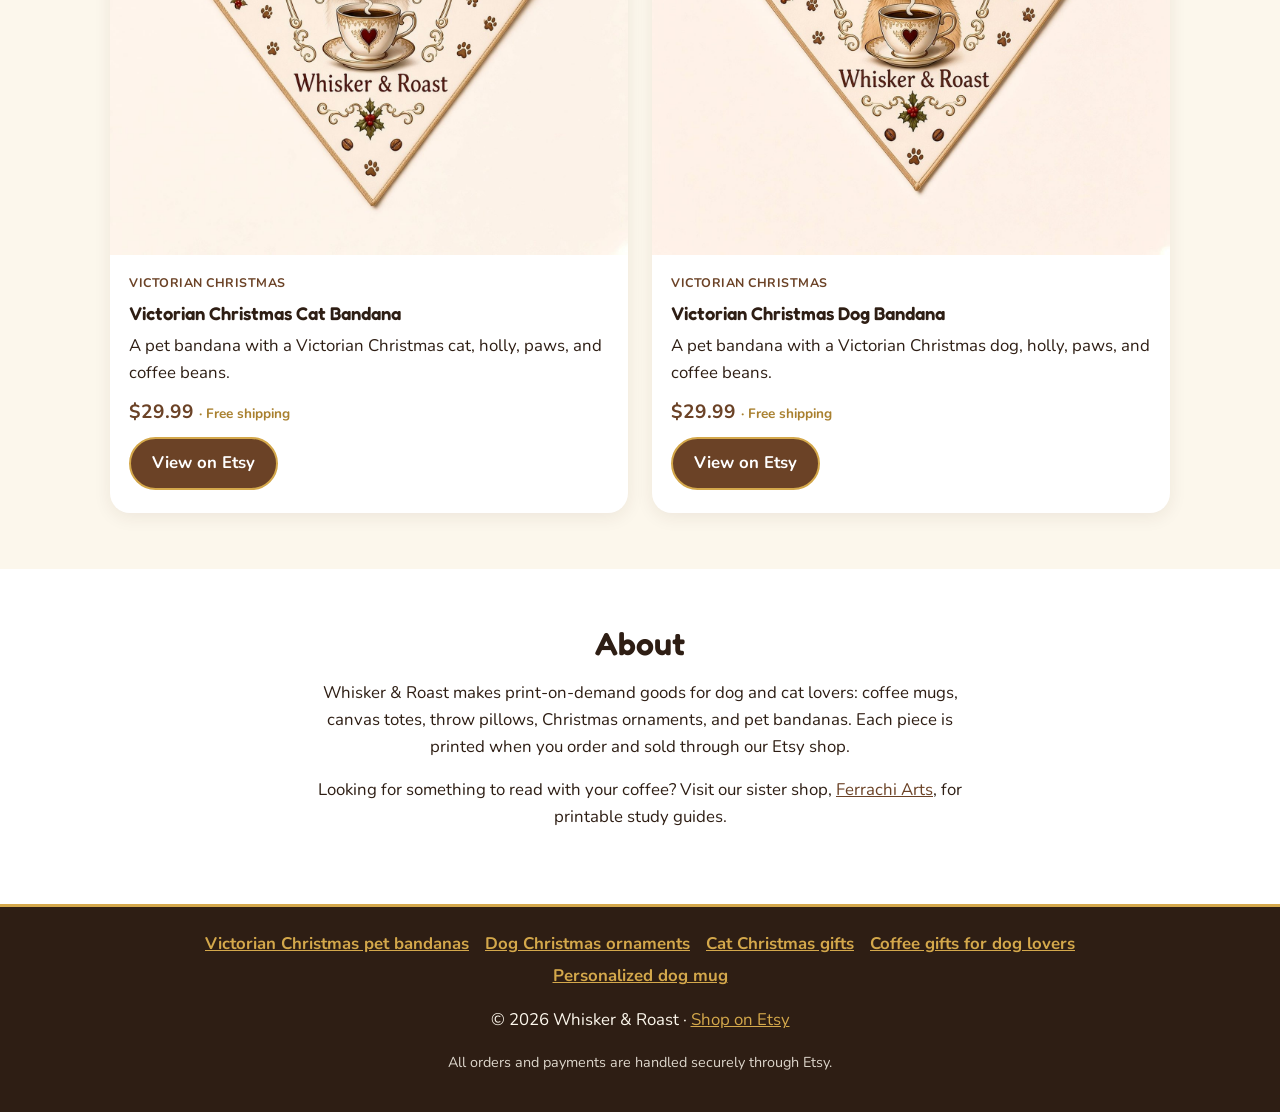
==== commit b4d60a05: "Polish gift page copy for shoppers Replace internal catalog notes with shorter customer wording. Pro" ====
--- a/index.html
+++ b/index.html
@@ -83,7 +83,7 @@
     </section>
     <section id="gift-pages" class="wrap gift-guides" aria-labelledby="gift-guides-heading">
       <h2 id="gift-guides-heading">Gift pages</h2>
-      <p>A few gifts people ask for, using pieces already in this catalog. Checkout is still on Etsy.</p>
+      <p>A few gifts people ask for. Checkout is on Etsy.</p>
       <ul>
         <li><a href="/victorian-christmas-pet-bandana/">Victorian Christmas pet bandanas</a></li>
         <li><a href="/dog-christmas-ornaments/">Dog Christmas ornaments</a></li>
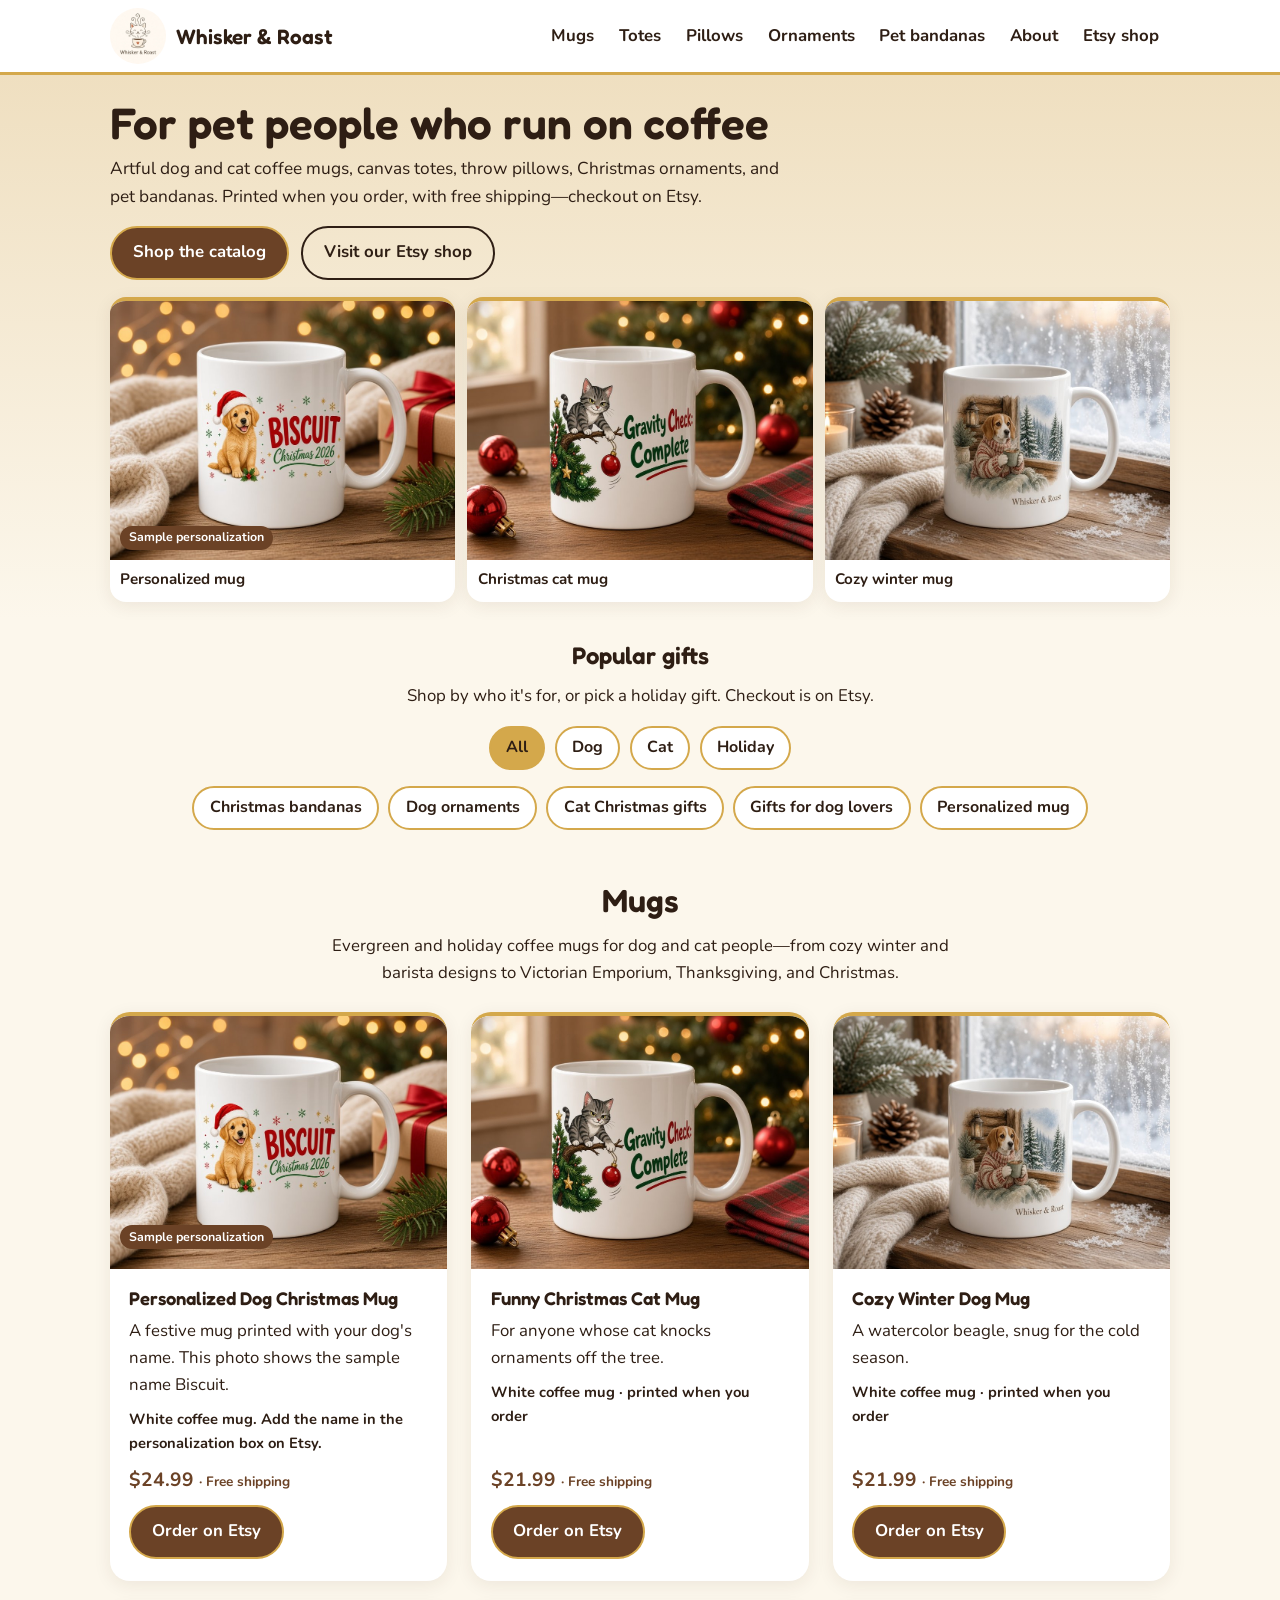
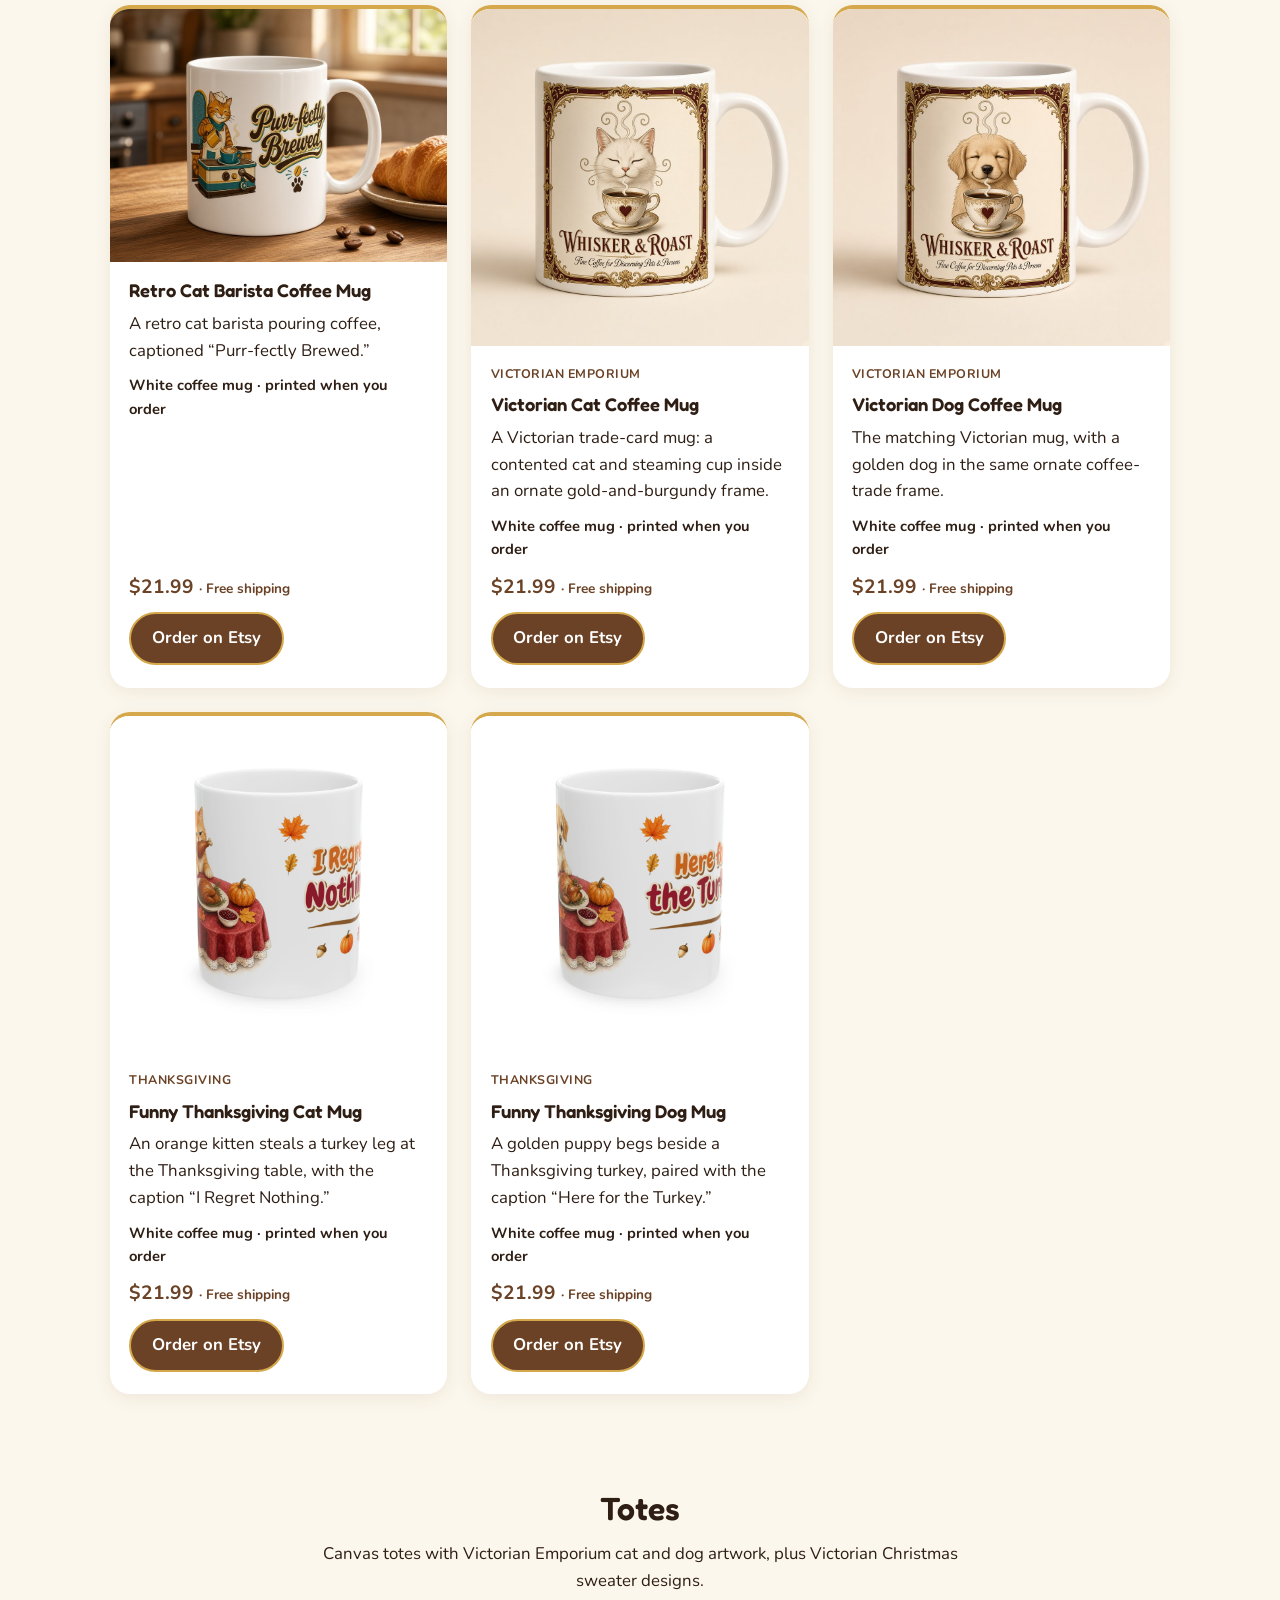
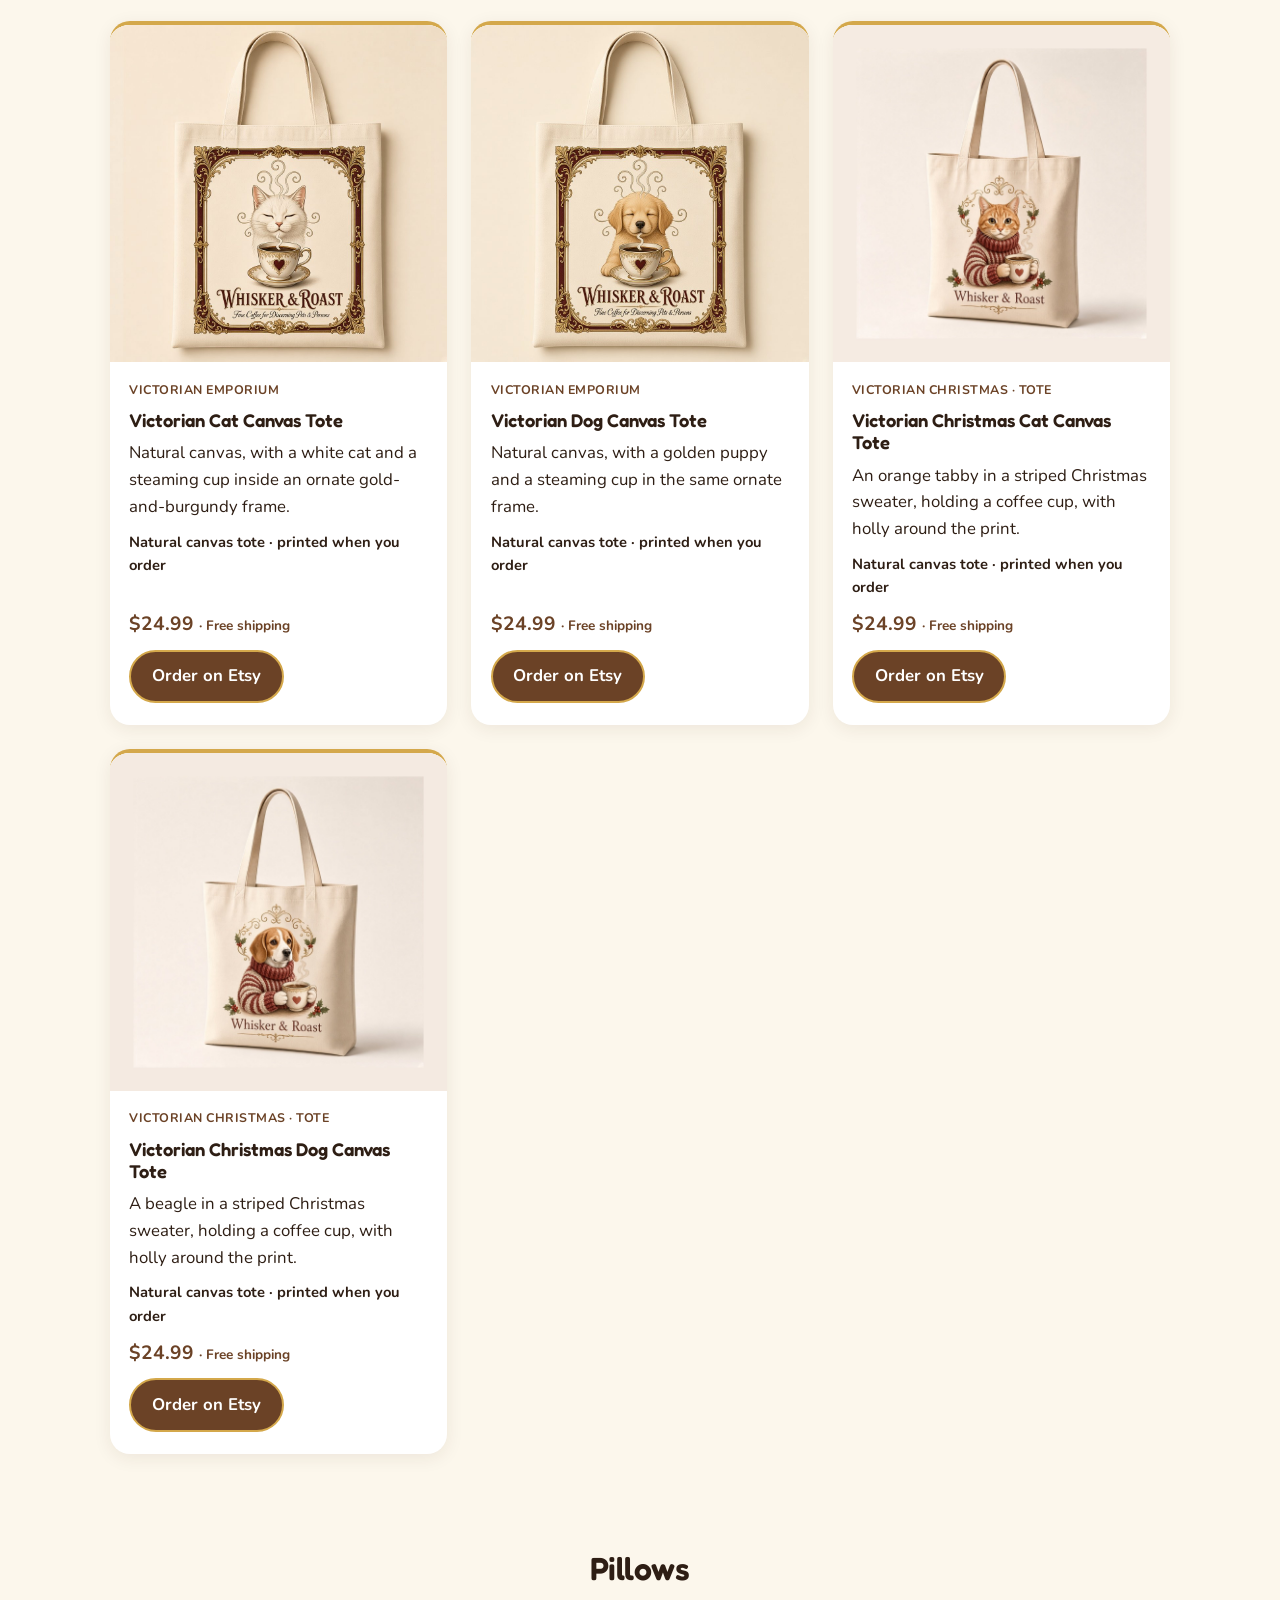
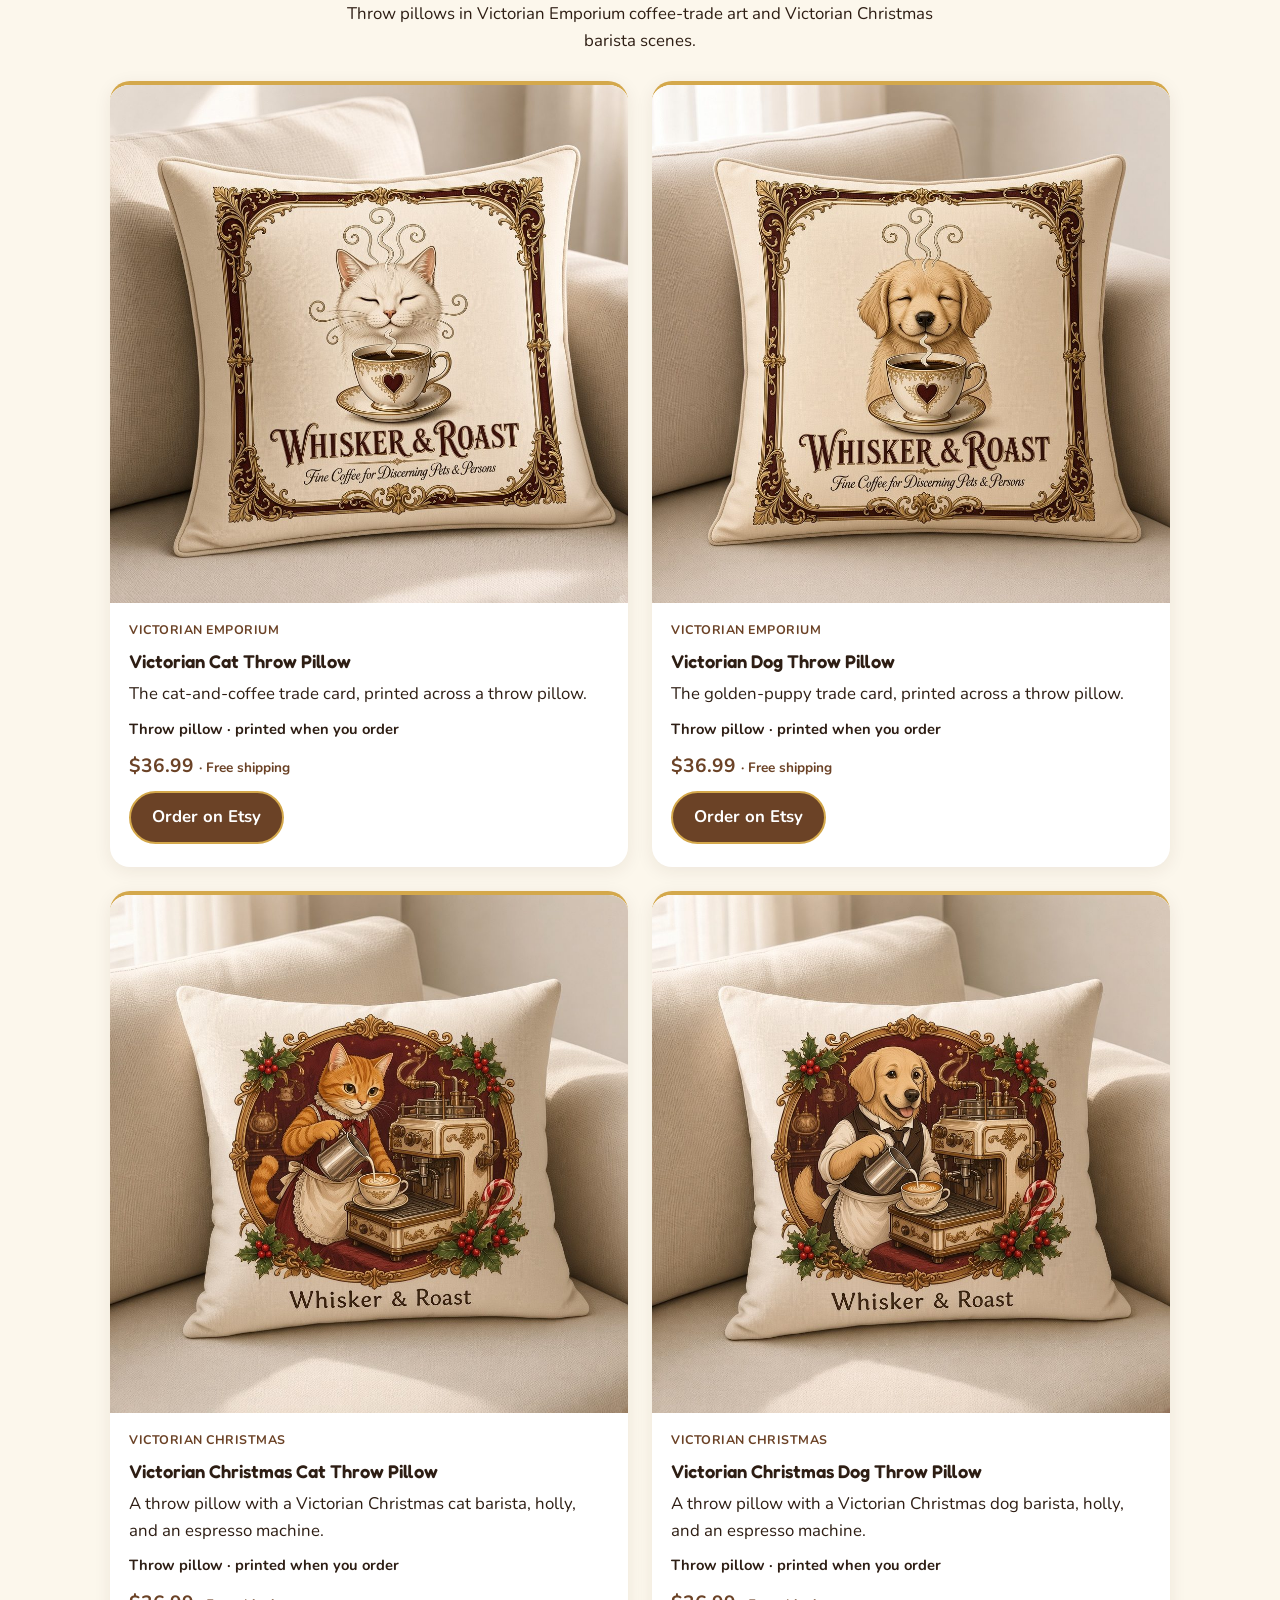
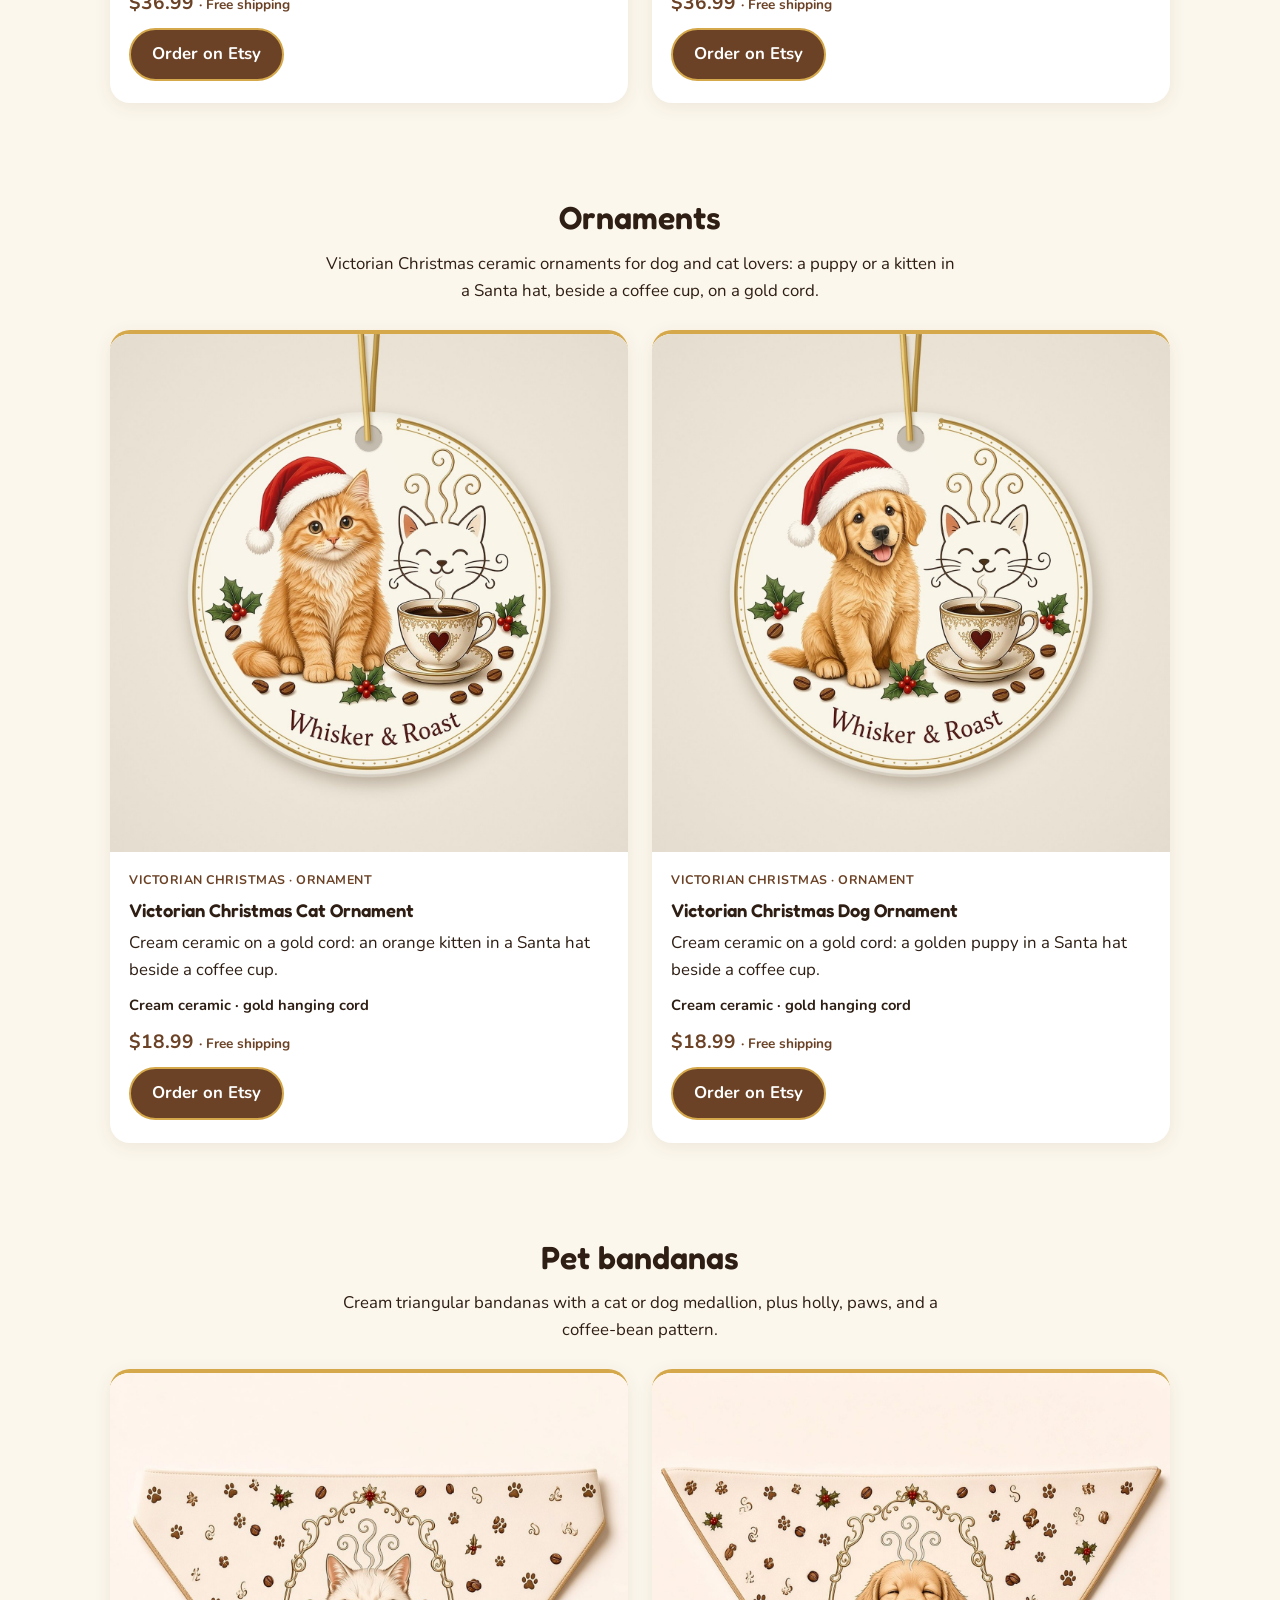
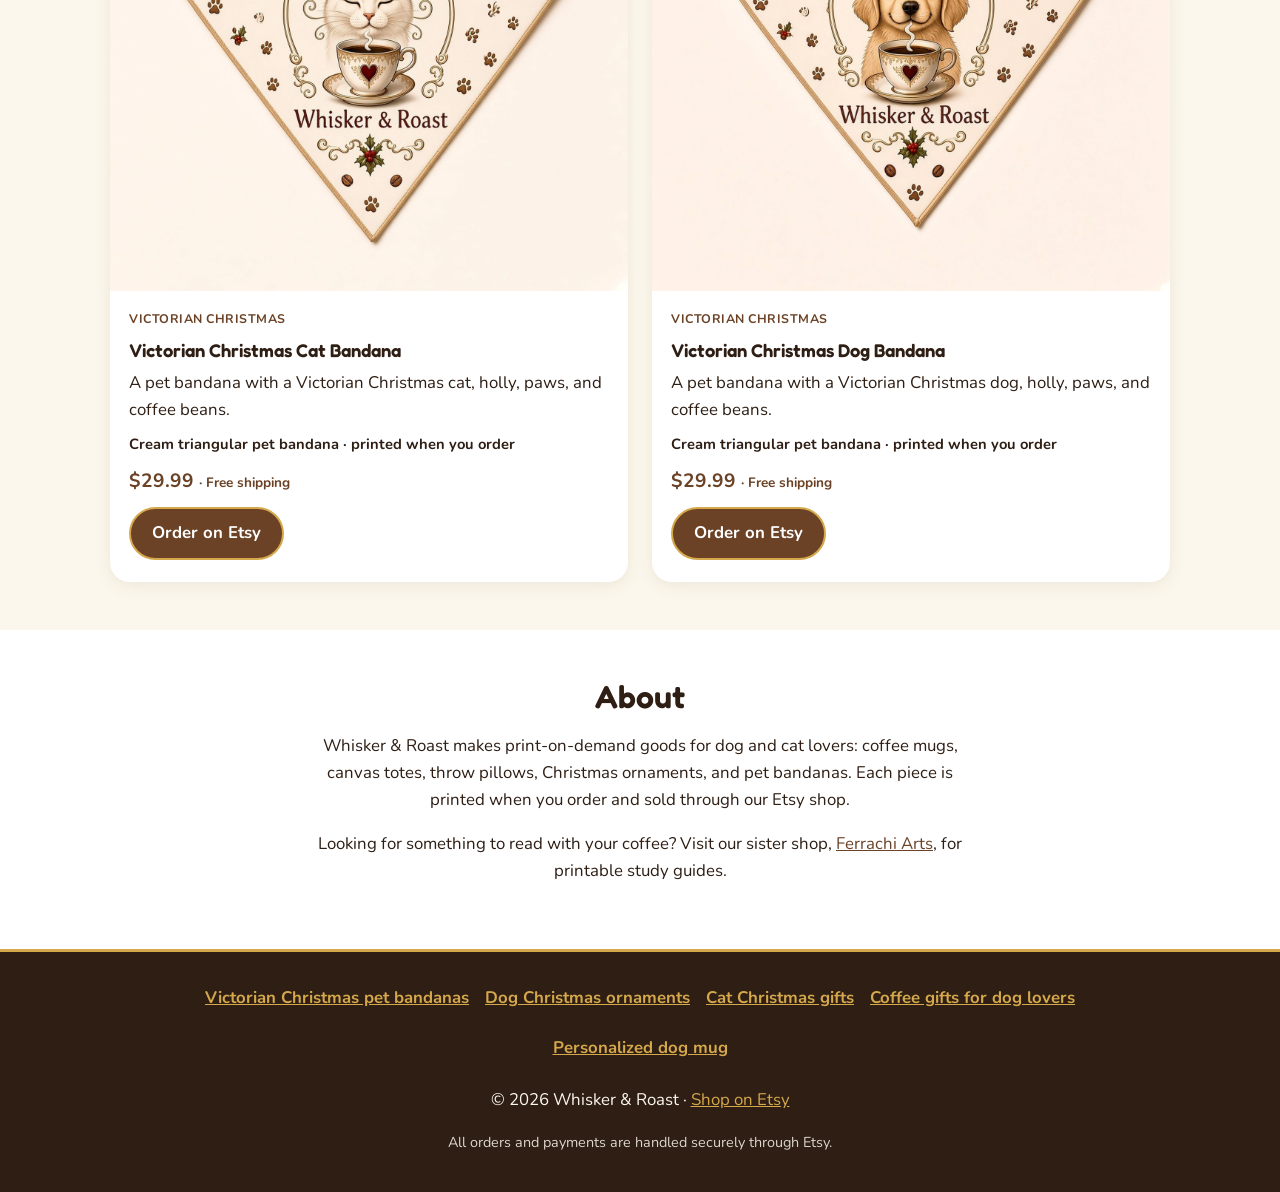
==== commit 8c60f118: "Apply the Nov 10 catalog design fixes Collapse the phone navigation, bring product photos into the f" ====
--- a/index.html
+++ b/index.html
@@ -1,6 +1,7 @@
 <!DOCTYPE html>
 <html lang="en">
 <head>
+  <script>document.documentElement.classList.add("js");</script>
   <meta charset="utf-8">
   <meta name="viewport" content="width=device-width, initial-scale=1">
   <title>Whisker &amp; Roast — Dog &amp; Cat Mugs, Totes &amp; Pet Gifts</title>
@@ -48,7 +49,7 @@
   </script>
   <link rel="icon" href="favicon.ico" sizes="any">
   <link rel="apple-touch-icon" href="images/apple-touch-icon.png">
-  <meta name="theme-color" content="#FCF8EF">
+  <meta name="theme-color" content="#FCF7EC">
   <link rel="preconnect" href="https://fonts.googleapis.com">
   <link rel="preconnect" href="https://fonts.gstatic.com" crossorigin>
   <link href="https://fonts.googleapis.com/css2?family=Fredoka:wght@500;600&family=Nunito:wght@400;600;700&display=swap" rel="stylesheet">
@@ -60,116 +61,165 @@
     <div class="wrap header-inner">
       <a class="brand" href="#top"><img src="images/logo.jpg" alt="Whisker &amp; Roast logo" width="56" height="56"><span>Whisker &amp; Roast</span></a>
       <nav class="site-nav" aria-label="Main">
-        <a href="#mugs">Mugs</a>
-        <a href="#totes">Totes</a>
-        <a href="#pillows">Pillows</a>
-        <a href="#ornaments">Ornaments</a>
-        <a href="#bandanas">Pet bandanas</a>
-        <a href="#about">About</a>
-        <a href="https://www.etsy.com/shop/WhiskerAndRoast" target="_blank" rel="noopener">Etsy shop</a>
+        <a class="nav-etsy" href="https://www.etsy.com/shop/WhiskerAndRoast" target="_blank" rel="noopener">Etsy shop<span class="sr-only"> (opens in a new tab)</span></a>
+        <button class="nav-toggle" type="button" aria-expanded="false" aria-controls="site-menu" aria-label="Open menu">
+          <span class="nav-toggle-icon" aria-hidden="true"></span>
+        </button>
+        <div class="nav-panel" id="site-menu">
+          <a href="#mugs">Mugs</a>
+          <a href="#totes">Totes</a>
+          <a href="#pillows">Pillows</a>
+          <a href="#ornaments">Ornaments</a>
+          <a href="#bandanas">Pet bandanas</a>
+          <a href="#about">About</a>
+          <a class="nav-shop" href="https://www.etsy.com/shop/WhiskerAndRoast" target="_blank" rel="noopener">Etsy shop<span class="sr-only"> (opens in a new tab)</span></a>
+        </div>
       </nav>
     </div>
   </header>
   <main id="main">
     <section class="hero" id="top">
       <div class="wrap hero-inner">
-        <div>
+        <div class="hero-copy">
           <h1>For pet people who run on coffee</h1>
           <p>Artful dog and cat coffee mugs, canvas totes, throw pillows, Christmas ornaments, and pet bandanas. Printed when you order, with free shipping—checkout on Etsy.</p>
-          <div class="cta"><a class="btn" href="#mugs">Shop the catalog</a><a class="btn btn-alt" href="https://www.etsy.com/shop/WhiskerAndRoast" target="_blank" rel="noopener">Visit our Etsy shop</a></div>
-        </div>
-        <img class="hero-logo" src="images/logo.jpg" alt="" width="600" height="600">
+          <div class="cta"><a class="btn" href="#mugs">Shop the catalog</a><a class="btn btn-alt" href="https://www.etsy.com/shop/WhiskerAndRoast" target="_blank" rel="noopener">Visit our Etsy shop<span class="sr-only"> (opens in a new tab)</span></a></div>
+        </div>
+        <ul class="hero-picks">
+          <li>
+            <a href="#personalized-dog-christmas-mug">
+              <span class="hero-photo">
+                <img src="images/01_biscuit_christmas_mockup.jpg" alt="" width="900" height="675" fetchpriority="high">
+                <span class="sample-badge">Sample personalization</span>
+              </span>
+              <span class="hero-caption">Personalized mug<span class="hero-sample"> · sample</span></span>
+            </a>
+          </li>
+          <li>
+            <a href="#funny-christmas-cat-mug">
+              <span class="hero-photo">
+                <img src="images/02_cat_ornament_mockup.jpg" alt="" width="900" height="675">
+              </span>
+              <span class="hero-caption">Christmas cat mug</span>
+            </a>
+          </li>
+          <li>
+            <a href="#cozy-winter-dog-mug">
+              <span class="hero-photo">
+                <img src="images/03_cozy_winter_dog_mockup.jpg" alt="" width="900" height="675">
+              </span>
+              <span class="hero-caption">Cozy winter mug</span>
+            </a>
+          </li>
+        </ul>
       </div>
     </section>
     <section id="gift-pages" class="wrap gift-guides" aria-labelledby="gift-guides-heading">
-      <h2 id="gift-guides-heading">Gift pages</h2>
-      <p>A few gifts people ask for. Checkout is on Etsy.</p>
+      <h2 id="gift-guides-heading">Popular gifts</h2>
+      <p>Shop by who it's for, or pick a holiday gift. Checkout is on Etsy.</p>
+      <div class="shop-filters" role="group" aria-label="Filter the catalog">
+        <button type="button" data-filter="all" aria-pressed="true">All</button>
+        <button type="button" data-filter="dog" aria-pressed="false">Dog</button>
+        <button type="button" data-filter="cat" aria-pressed="false">Cat</button>
+        <button type="button" data-filter="holiday" aria-pressed="false">Holiday</button>
+      </div>
       <ul>
-        <li><a href="/victorian-christmas-pet-bandana/">Victorian Christmas pet bandanas</a></li>
-        <li><a href="/dog-christmas-ornaments/">Dog Christmas ornaments</a></li>
+        <li><a href="/victorian-christmas-pet-bandana/">Christmas bandanas</a></li>
+        <li><a href="/dog-christmas-ornaments/">Dog ornaments</a></li>
         <li><a href="/cat-christmas-gifts/">Cat Christmas gifts</a></li>
-        <li><a href="/coffee-gifts-for-dog-lovers/">Coffee gifts for dog lovers</a></li>
-        <li><a href="/personalized-dog-mug/">Personalized dog mug</a></li>
+        <li><a href="/coffee-gifts-for-dog-lovers/">Gifts for dog lovers</a></li>
+        <li><a href="/personalized-dog-mug/">Personalized mug</a></li>
       </ul>
     </section>
     <section id="mugs" class="wrap section">
       <h2>Mugs</h2>
-      <p class="lead">Evergreen and holiday coffee mugs for dog and cat people—from cozy winter and barista designs to Victorian Emporium, Thanksgiving, and Christmas gift mugs. The <a href="/personalized-dog-mug/">personalized dog Christmas mug</a> and the other <a href="/coffee-gifts-for-dog-lovers/">coffee gifts for dog lovers</a> each have a page.</p>
+      <p class="lead">Evergreen and holiday coffee mugs for dog and cat people—from cozy winter and barista designs to Victorian Emporium, Thanksgiving, and Christmas.</p>
       <div class="grid">
-      <article class="card">
+      <article class="card" id="personalized-dog-christmas-mug" data-pet="dog" data-holiday="true">
+        <div class="card-photo">
         <img src="images/01_biscuit_christmas_mockup.jpg" alt="White coffee mug with a golden dog in a Santa hat, the name Biscuit, and Christmas 2026." width="900" height="675" loading="lazy">
-        <div class="card-body">
-          <h3>Personalized Dog Christmas Mug (Biscuit)</h3>
-          <p>A festive mug with your dog's name on it.</p>
+        <p class="sample-badge">Sample personalization</p>
+      </div>
+        <div class="card-body">
+          <h3>Personalized Dog Christmas Mug</h3>
+          <p>A festive mug printed with your dog's name. This photo shows the sample name Biscuit.</p>
+          <p class="facts">White coffee mug. Add the name in the personalization box on Etsy.</p>
           <p class="price">$24.99 <span>· Free shipping</span></p>
-          <a class="btn" href="https://www.etsy.com/listing/4608947223/personalized-dog-christmas-mug-custom" target="_blank" rel="noopener" aria-label="View Personalized Dog Christmas Mug (Biscuit) on Etsy">View on Etsy</a>
-        </div>
-      </article>
-      <article class="card">
+          <a class="btn" href="https://www.etsy.com/listing/4608947223/personalized-dog-christmas-mug-custom" target="_blank" rel="noopener" aria-label="Order Personalized Dog Christmas Mug on Etsy (opens in a new tab)">Order on Etsy</a>
+        </div>
+      </article>
+      <article class="card" id="funny-christmas-cat-mug" data-pet="cat" data-holiday="true">
         <img src="images/02_cat_ornament_mockup.jpg" alt="White coffee mug showing a cat knocking a red ornament off a Christmas tree, with the words Gravity Check: Complete." width="900" height="675" loading="lazy">
         <div class="card-body">
           <h3>Funny Christmas Cat Mug</h3>
           <p>For anyone whose cat knocks ornaments off the tree.</p>
-          <p class="price">$21.99 <span>· Free shipping</span></p>
-          <a class="btn" href="https://www.etsy.com/listing/4608947349/funny-christmas-cat-mug-cat-knocking" target="_blank" rel="noopener" aria-label="View Funny Christmas Cat Mug on Etsy">View on Etsy</a>
-        </div>
-      </article>
-      <article class="card">
+          <p class="facts">White coffee mug · printed when you order</p>
+          <p class="price">$21.99 <span>· Free shipping</span></p>
+          <a class="btn" href="https://www.etsy.com/listing/4608947349/funny-christmas-cat-mug-cat-knocking" target="_blank" rel="noopener" aria-label="Order Funny Christmas Cat Mug on Etsy (opens in a new tab)">Order on Etsy</a>
+        </div>
+      </article>
+      <article class="card" id="cozy-winter-dog-mug" data-pet="dog">
         <img src="images/03_cozy_winter_dog_mockup.jpg" alt="White coffee mug with a watercolor beagle in a knit sweater by a snowy cabin window, and the words Whisker and Roast." width="900" height="675" loading="lazy">
         <div class="card-body">
           <h3>Cozy Winter Dog Mug</h3>
           <p>A watercolor beagle, snug for the cold season.</p>
-          <p class="price">$21.99 <span>· Free shipping</span></p>
-          <a class="btn" href="https://www.etsy.com/listing/4608947433/cozy-winter-dog-mug-watercolor-beagle-in" target="_blank" rel="noopener" aria-label="View Cozy Winter Dog Mug on Etsy">View on Etsy</a>
-        </div>
-      </article>
-      <article class="card">
+          <p class="facts">White coffee mug · printed when you order</p>
+          <p class="price">$21.99 <span>· Free shipping</span></p>
+          <a class="btn" href="https://www.etsy.com/listing/4608947433/cozy-winter-dog-mug-watercolor-beagle-in" target="_blank" rel="noopener" aria-label="Order Cozy Winter Dog Mug on Etsy (opens in a new tab)">Order on Etsy</a>
+        </div>
+      </article>
+      <article class="card" data-pet="cat">
         <img src="images/04_cat_barista_mockup.jpg" alt="White coffee mug with a retro cat barista pouring coffee at a cafe counter, and the words Purr-fectly Brewed." width="900" height="675" loading="lazy">
         <div class="card-body">
           <h3>Retro Cat Barista Coffee Mug</h3>
-          <p>A retro cat barista for your morning coffee.</p>
-          <p class="price">$21.99 <span>· Free shipping</span></p>
-          <a class="btn" href="https://www.etsy.com/listing/4608969962/retro-cat-barista-coffee-mug-purr-fectly" target="_blank" rel="noopener" aria-label="View Retro Cat Barista Coffee Mug on Etsy">View on Etsy</a>
-        </div>
-      </article>
-      <article class="card">
+          <p>A retro cat barista pouring coffee, captioned “Purr-fectly Brewed.”</p>
+          <p class="facts">White coffee mug · printed when you order</p>
+          <p class="price">$21.99 <span>· Free shipping</span></p>
+          <a class="btn" href="https://www.etsy.com/listing/4608969962/retro-cat-barista-coffee-mug-purr-fectly" target="_blank" rel="noopener" aria-label="Order Retro Cat Barista Coffee Mug on Etsy (opens in a new tab)">Order on Etsy</a>
+        </div>
+      </article>
+      <article class="card" data-pet="cat">
         <img src="images/emporium_victorian_cat_mug.jpg" alt="White mug printed with a Victorian gold and burgundy frame, a white cat, a cup of coffee, and the words Whisker and Roast." width="1024" height="1024" loading="lazy">
         <div class="card-body">
           <p class="collection">Victorian Emporium</p>
           <h3>Victorian Cat Coffee Mug</h3>
           <p>A Victorian trade-card mug: a contented cat and steaming cup inside an ornate gold-and-burgundy frame.</p>
-          <p class="price">$21.99 <span>· Free shipping</span></p>
-          <a class="btn" href="https://www.etsy.com/listing/4610477671/victorian-cat-coffee-mug-whisker-and" target="_blank" rel="noopener" aria-label="View Victorian Cat Coffee Mug on Etsy">View on Etsy</a>
-        </div>
-      </article>
-      <article class="card">
+          <p class="facts">White coffee mug · printed when you order</p>
+          <p class="price">$21.99 <span>· Free shipping</span></p>
+          <a class="btn" href="https://www.etsy.com/listing/4610477671/victorian-cat-coffee-mug-whisker-and" target="_blank" rel="noopener" aria-label="Order Victorian Cat Coffee Mug on Etsy (opens in a new tab)">Order on Etsy</a>
+        </div>
+      </article>
+      <article class="card" data-pet="dog">
         <img src="images/emporium_victorian_dog_mug.jpg" alt="White mug printed with a Victorian gold and burgundy frame, a golden puppy, a cup of coffee, and the words Whisker and Roast." width="1024" height="1024" loading="lazy">
         <div class="card-body">
           <p class="collection">Victorian Emporium</p>
           <h3>Victorian Dog Coffee Mug</h3>
           <p>The matching Victorian mug, with a golden dog in the same ornate coffee-trade frame.</p>
-          <p class="price">$21.99 <span>· Free shipping</span></p>
-          <a class="btn" href="https://www.etsy.com/listing/4610498830/victorian-dog-coffee-mug-whisker-and" target="_blank" rel="noopener" aria-label="View Victorian Dog Coffee Mug on Etsy">View on Etsy</a>
-        </div>
-      </article>
-      <article class="card">
+          <p class="facts">White coffee mug · printed when you order</p>
+          <p class="price">$21.99 <span>· Free shipping</span></p>
+          <a class="btn" href="https://www.etsy.com/listing/4610498830/victorian-dog-coffee-mug-whisker-and" target="_blank" rel="noopener" aria-label="Order Victorian Dog Coffee Mug on Etsy (opens in a new tab)">Order on Etsy</a>
+        </div>
+      </article>
+      <article class="card" data-pet="cat" data-holiday="true">
         <img src="images/thanksgiving_cat_mug.jpg" alt="White coffee mug with an orange kitten stealing a turkey leg at a Thanksgiving table, and the words I Regret Nothing." width="2048" height="2048" loading="lazy">
         <div class="card-body">
           <p class="collection">Thanksgiving</p>
           <h3>Funny Thanksgiving Cat Mug</h3>
           <p>An orange kitten steals a turkey leg at the Thanksgiving table, with the caption “I Regret Nothing.”</p>
-          <p class="price">$21.99 <span>· Free shipping</span></p>
-          <a class="btn" href="https://www.etsy.com/listing/4609055973/funny-thanksgiving-cat-mug-i-regret" target="_blank" rel="noopener" aria-label="View Funny Thanksgiving Cat Mug on Etsy">View on Etsy</a>
-        </div>
-      </article>
-      <article class="card">
+          <p class="facts">White coffee mug · printed when you order</p>
+          <p class="price">$21.99 <span>· Free shipping</span></p>
+          <a class="btn" href="https://www.etsy.com/listing/4609055973/funny-thanksgiving-cat-mug-i-regret" target="_blank" rel="noopener" aria-label="Order Funny Thanksgiving Cat Mug on Etsy (opens in a new tab)">Order on Etsy</a>
+        </div>
+      </article>
+      <article class="card" data-pet="dog" data-holiday="true">
         <img src="images/thanksgiving_dog_mug.jpg" alt="White coffee mug with a golden puppy begging beside a roast turkey, and the words Here for the Turkey." width="2048" height="2048" loading="lazy">
         <div class="card-body">
           <p class="collection">Thanksgiving</p>
           <h3>Funny Thanksgiving Dog Mug</h3>
           <p>A golden puppy begs beside a Thanksgiving turkey, paired with the caption “Here for the Turkey.”</p>
-          <p class="price">$21.99 <span>· Free shipping</span></p>
-          <a class="btn" href="https://www.etsy.com/listing/4609062614/funny-thanksgiving-dog-mug-here-for-the" target="_blank" rel="noopener" aria-label="View Funny Thanksgiving Dog Mug on Etsy">View on Etsy</a>
+          <p class="facts">White coffee mug · printed when you order</p>
+          <p class="price">$21.99 <span>· Free shipping</span></p>
+          <a class="btn" href="https://www.etsy.com/listing/4609062614/funny-thanksgiving-dog-mug-here-for-the" target="_blank" rel="noopener" aria-label="Order Funny Thanksgiving Dog Mug on Etsy (opens in a new tab)">Order on Etsy</a>
         </div>
       </article>
       </div>
@@ -178,46 +228,48 @@
       <h2>Totes</h2>
       <p class="lead">Canvas totes with Victorian Emporium cat and dog artwork, plus Victorian Christmas sweater designs.</p>
       <div class="grid">
-      <article class="card">
+      <article class="card" data-pet="cat">
         <img src="images/emporium_victorian_cat_tote.jpg" alt="Natural canvas tote printed with a Victorian frame, a white cat, a cup of coffee, and the words Whisker and Roast." width="1024" height="1024" loading="lazy">
         <div class="card-body">
           <p class="collection">Victorian Emporium</p>
           <h3>Victorian Cat Canvas Tote</h3>
-          <p>A canvas tote with the Victorian Emporium cat and coffee design.</p>
+          <p>Natural canvas, with a white cat and a steaming cup inside an ornate gold-and-burgundy frame.</p>
+          <p class="facts">Natural canvas tote · printed when you order</p>
           <p class="price">$24.99 <span>· Free shipping</span></p>
-          <a class="btn" href="https://www.etsy.com/listing/4610498916/victorian-cat-canvas-tote-whisker-and" target="_blank" rel="noopener" aria-label="View Victorian Cat Canvas Tote on Etsy">View on Etsy</a>
-        </div>
-      </article>
-      <article class="card">
+          <a class="btn" href="https://www.etsy.com/listing/4610498916/victorian-cat-canvas-tote-whisker-and" target="_blank" rel="noopener" aria-label="Order Victorian Cat Canvas Tote on Etsy (opens in a new tab)">Order on Etsy</a>
+        </div>
+      </article>
+      <article class="card" data-pet="dog">
         <img src="images/emporium_victorian_dog_tote.jpg" alt="Natural canvas tote printed with a Victorian frame, a golden puppy, a cup of coffee, and the words Whisker and Roast." width="1024" height="1024" loading="lazy">
         <div class="card-body">
           <p class="collection">Victorian Emporium</p>
           <h3>Victorian Dog Canvas Tote</h3>
-          <p>A canvas tote with the Victorian Emporium dog and coffee design.</p>
+          <p>Natural canvas, with a golden puppy and a steaming cup in the same ornate frame.</p>
+          <p class="facts">Natural canvas tote · printed when you order</p>
           <p class="price">$24.99 <span>· Free shipping</span></p>
-          <a class="btn" href="https://www.etsy.com/listing/4610499076/victorian-dog-canvas-tote-whisker-and" target="_blank" rel="noopener" aria-label="View Victorian Dog Canvas Tote on Etsy">View on Etsy</a>
-        </div>
-      </article>
-      </div>
-      <div class="grid">
-      <article class="card">
+          <a class="btn" href="https://www.etsy.com/listing/4610499076/victorian-dog-canvas-tote-whisker-and" target="_blank" rel="noopener" aria-label="Order Victorian Dog Canvas Tote on Etsy (opens in a new tab)">Order on Etsy</a>
+        </div>
+      </article>
+      <article class="card" data-pet="cat" data-holiday="true">
         <img src="images/christmas_victorian_cat_tote.jpg" alt="Natural canvas tote printed with an orange tabby cat in a striped Christmas sweater, holding a coffee cup, with holly and the words Whisker and Roast." width="1400" height="1400" loading="lazy">
         <div class="card-body">
           <p class="collection">Victorian Christmas · Tote</p>
           <h3>Victorian Christmas Cat Canvas Tote</h3>
-          <p>A canvas tote printed with a Victorian Christmas cat in a sweater.</p>
+          <p>An orange tabby in a striped Christmas sweater, holding a coffee cup, with holly around the print.</p>
+          <p class="facts">Natural canvas tote · printed when you order</p>
           <p class="price">$24.99 <span>· Free shipping</span></p>
-          <a class="btn" href="https://www.etsy.com/listing/4610541437/victorian-christmas-cat-canvas-tote" target="_blank" rel="noopener" aria-label="View Victorian Christmas Cat Canvas Tote on Etsy">View on Etsy</a>
-        </div>
-      </article>
-      <article class="card">
+          <a class="btn" href="https://www.etsy.com/listing/4610541437/victorian-christmas-cat-canvas-tote" target="_blank" rel="noopener" aria-label="Order Victorian Christmas Cat Canvas Tote on Etsy (opens in a new tab)">Order on Etsy</a>
+        </div>
+      </article>
+      <article class="card" data-pet="dog" data-holiday="true">
         <img src="images/christmas_victorian_dog_tote.jpg" alt="Natural canvas tote printed with a beagle in a striped Christmas sweater, holding a coffee cup, with holly and the words Whisker and Roast." width="1400" height="1400" loading="lazy">
         <div class="card-body">
           <p class="collection">Victorian Christmas · Tote</p>
           <h3>Victorian Christmas Dog Canvas Tote</h3>
-          <p>A canvas tote printed with a Victorian Christmas dog in a sweater.</p>
+          <p>A beagle in a striped Christmas sweater, holding a coffee cup, with holly around the print.</p>
+          <p class="facts">Natural canvas tote · printed when you order</p>
           <p class="price">$24.99 <span>· Free shipping</span></p>
-          <a class="btn" href="https://www.etsy.com/listing/4610541269/victorian-christmas-dog-canvas-tote" target="_blank" rel="noopener" aria-label="View Victorian Christmas Dog Canvas Tote on Etsy">View on Etsy</a>
+          <a class="btn" href="https://www.etsy.com/listing/4610541269/victorian-christmas-dog-canvas-tote" target="_blank" rel="noopener" aria-label="Order Victorian Christmas Dog Canvas Tote on Etsy (opens in a new tab)">Order on Etsy</a>
         </div>
       </article>
       </div>
@@ -226,96 +278,104 @@
       <h2>Pillows</h2>
       <p class="lead">Throw pillows in Victorian Emporium coffee-trade art and Victorian Christmas barista scenes.</p>
       <div class="grid">
-      <article class="card">
+      <article class="card" data-pet="cat">
         <img src="images/emporium_victorian_cat_pillow.jpg" alt="Throw pillow on a sofa, printed with a Victorian frame, a white cat, a cup of coffee, and the words Whisker and Roast." width="1024" height="1024" loading="lazy">
         <div class="card-body">
           <p class="collection">Victorian Emporium</p>
           <h3>Victorian Cat Throw Pillow</h3>
-          <p>A throw pillow with the Victorian Emporium cat and coffee design.</p>
+          <p>The cat-and-coffee trade card, printed across a throw pillow.</p>
+          <p class="facts">Throw pillow · printed when you order</p>
           <p class="price">$36.99 <span>· Free shipping</span></p>
-          <a class="btn" href="https://www.etsy.com/listing/4610478379/victorian-cat-throw-pillow-whisker-and" target="_blank" rel="noopener" aria-label="View Victorian Cat Throw Pillow on Etsy">View on Etsy</a>
-        </div>
-      </article>
-      <article class="card">
+          <a class="btn" href="https://www.etsy.com/listing/4610478379/victorian-cat-throw-pillow-whisker-and" target="_blank" rel="noopener" aria-label="Order Victorian Cat Throw Pillow on Etsy (opens in a new tab)">Order on Etsy</a>
+        </div>
+      </article>
+      <article class="card" data-pet="dog">
         <img src="images/emporium_victorian_dog_pillow.jpg" alt="Throw pillow on a sofa, printed with a Victorian frame, a golden puppy, a cup of coffee, and the words Whisker and Roast." width="1024" height="1024" loading="lazy">
         <div class="card-body">
           <p class="collection">Victorian Emporium</p>
           <h3>Victorian Dog Throw Pillow</h3>
-          <p>A throw pillow with the Victorian Emporium dog and coffee design.</p>
+          <p>The golden-puppy trade card, printed across a throw pillow.</p>
+          <p class="facts">Throw pillow · printed when you order</p>
           <p class="price">$36.99 <span>· Free shipping</span></p>
-          <a class="btn" href="https://www.etsy.com/listing/4610499490/victorian-dog-throw-pillow-whisker-and" target="_blank" rel="noopener" aria-label="View Victorian Dog Throw Pillow on Etsy">View on Etsy</a>
-        </div>
-      </article>
-      <article class="card">
+          <a class="btn" href="https://www.etsy.com/listing/4610499490/victorian-dog-throw-pillow-whisker-and" target="_blank" rel="noopener" aria-label="Order Victorian Dog Throw Pillow on Etsy (opens in a new tab)">Order on Etsy</a>
+        </div>
+      </article>
+      <article class="card" data-pet="cat" data-holiday="true">
         <img src="images/christmas_victorian_cat_pillow.jpg" alt="Throw pillow on a sofa showing an orange cat barista at an espresso machine, framed by holly, with the words Whisker and Roast." width="1024" height="1024" loading="lazy">
         <div class="card-body">
           <p class="collection">Victorian Christmas</p>
           <h3>Victorian Christmas Cat Throw Pillow</h3>
           <p>A throw pillow with a Victorian Christmas cat barista, holly, and an espresso machine.</p>
+          <p class="facts">Throw pillow · printed when you order</p>
           <p class="price">$36.99 <span>· Free shipping</span></p>
-          <a class="btn" href="https://www.etsy.com/listing/4610563064/victorian-christmas-cat-throw-pillow" target="_blank" rel="noopener" aria-label="View Victorian Christmas Cat Throw Pillow on Etsy">View on Etsy</a>
-        </div>
-      </article>
-      <article class="card">
+          <a class="btn" href="https://www.etsy.com/listing/4610563064/victorian-christmas-cat-throw-pillow" target="_blank" rel="noopener" aria-label="Order Victorian Christmas Cat Throw Pillow on Etsy (opens in a new tab)">Order on Etsy</a>
+        </div>
+      </article>
+      <article class="card" data-pet="dog" data-holiday="true">
         <img src="images/christmas_victorian_dog_pillow.jpg" alt="Throw pillow on a sofa showing a golden dog barista at an espresso machine, framed by holly, with the words Whisker and Roast." width="1024" height="1024" loading="lazy">
         <div class="card-body">
           <p class="collection">Victorian Christmas</p>
           <h3>Victorian Christmas Dog Throw Pillow</h3>
           <p>A throw pillow with a Victorian Christmas dog barista, holly, and an espresso machine.</p>
+          <p class="facts">Throw pillow · printed when you order</p>
           <p class="price">$36.99 <span>· Free shipping</span></p>
-          <a class="btn" href="https://www.etsy.com/listing/4610563326/victorian-christmas-dog-throw-pillow" target="_blank" rel="noopener" aria-label="View Victorian Christmas Dog Throw Pillow on Etsy">View on Etsy</a>
+          <a class="btn" href="https://www.etsy.com/listing/4610563326/victorian-christmas-dog-throw-pillow" target="_blank" rel="noopener" aria-label="Order Victorian Christmas Dog Throw Pillow on Etsy (opens in a new tab)">Order on Etsy</a>
         </div>
       </article>
       </div>
     </section>
     <section id="ornaments" class="wrap section">
       <h2>Ornaments</h2>
-      <p class="lead">Victorian Christmas ceramic ornaments for dog and cat lovers—seasonal tree gifts, sold on Etsy. The <a href="/dog-christmas-ornaments/">dog Christmas ornament</a> has its own page, and the cat ornament is included with the other <a href="/cat-christmas-gifts/">cat Christmas gifts</a>.</p>
+      <p class="lead">Victorian Christmas ceramic ornaments for dog and cat lovers: a puppy or a kitten in a Santa hat, beside a coffee cup, on a gold cord.</p>
       <div class="grid">
-      <article class="card">
+      <article class="card" data-pet="cat" data-holiday="true">
         <img src="images/christmas_victorian_cat_ornament.jpg" alt="Round cream ceramic Christmas ornament hung from a gold cord, an orange kitten in a Santa hat beside a gold-trimmed coffee cup, holly, coffee beans, and the words Whisker and Roast." width="1400" height="1400" loading="lazy">
         <div class="card-body">
           <p class="collection">Victorian Christmas · Ornament</p>
           <h3>Victorian Christmas Cat Ornament</h3>
-          <p>A ceramic Christmas ornament with a Victorian cat design.</p>
+          <p>Cream ceramic on a gold cord: an orange kitten in a Santa hat beside a coffee cup.</p>
+          <p class="facts">Cream ceramic · gold hanging cord</p>
           <p class="price">$18.99 <span>· Free shipping</span></p>
-          <a class="btn" href="https://www.etsy.com/listing/4610562234/victorian-christmas-cat-ornament-whisker" target="_blank" rel="noopener" aria-label="View Victorian Christmas Cat Ornament on Etsy">View on Etsy</a>
-        </div>
-      </article>
-      <article class="card">
+          <a class="btn" href="https://www.etsy.com/listing/4610562234/victorian-christmas-cat-ornament-whisker" target="_blank" rel="noopener" aria-label="Order Victorian Christmas Cat Ornament on Etsy (opens in a new tab)">Order on Etsy</a>
+        </div>
+      </article>
+      <article class="card" data-pet="dog" data-holiday="true">
         <img src="images/christmas_victorian_dog_ornament.jpg" alt="Round cream ceramic Christmas ornament hung from a gold cord, a golden puppy in a Santa hat beside a gold-trimmed coffee cup, holly, coffee beans, and the words Whisker and Roast." width="1400" height="1400" loading="lazy">
         <div class="card-body">
           <p class="collection">Victorian Christmas · Ornament</p>
           <h3>Victorian Christmas Dog Ornament</h3>
-          <p>A ceramic Christmas ornament with a Victorian dog design.</p>
+          <p>Cream ceramic on a gold cord: a golden puppy in a Santa hat beside a coffee cup.</p>
+          <p class="facts">Cream ceramic · gold hanging cord</p>
           <p class="price">$18.99 <span>· Free shipping</span></p>
-          <a class="btn" href="https://www.etsy.com/listing/4610540895/victorian-christmas-dog-ornament-whisker" target="_blank" rel="noopener" aria-label="View Victorian Christmas Dog Ornament on Etsy">View on Etsy</a>
+          <a class="btn" href="https://www.etsy.com/listing/4610540895/victorian-christmas-dog-ornament-whisker" target="_blank" rel="noopener" aria-label="Order Victorian Christmas Dog Ornament on Etsy (opens in a new tab)">Order on Etsy</a>
         </div>
       </article>
       </div>
     </section>
     <section id="bandanas" class="wrap section">
       <h2>Pet bandanas</h2>
-      <p class="lead">Victorian Christmas pet bandanas with a cat or dog medallion plus holly, paws, and coffee-bean pattern. Both designs are together on the <a href="/victorian-christmas-pet-bandana/">Victorian Christmas pet bandanas</a> page.</p>
+      <p class="lead">Cream triangular bandanas with a cat or dog medallion, plus holly, paws, and a coffee-bean pattern.</p>
       <div class="grid">
-      <article class="card">
+      <article class="card" data-pet="cat" data-holiday="true">
         <img src="images/christmas_victorian_cat_bandana.jpg" alt="Cream triangular pet bandana with a Victorian Christmas cat, a coffee cup, holly, paw prints, and coffee beans." width="1400" height="1400" loading="lazy">
         <div class="card-body">
           <p class="collection">Victorian Christmas</p>
           <h3>Victorian Christmas Cat Bandana</h3>
           <p>A pet bandana with a Victorian Christmas cat, holly, paws, and coffee beans.</p>
+          <p class="facts">Cream triangular pet bandana · printed when you order</p>
           <p class="price">$29.99 <span>· Free shipping</span></p>
-          <a class="btn" href="https://www.etsy.com/listing/4610562736/victorian-christmas-cat-bandana-whisker" target="_blank" rel="noopener" aria-label="View Victorian Christmas Cat Bandana on Etsy">View on Etsy</a>
-        </div>
-      </article>
-      <article class="card">
+          <a class="btn" href="https://www.etsy.com/listing/4610562736/victorian-christmas-cat-bandana-whisker" target="_blank" rel="noopener" aria-label="Order Victorian Christmas Cat Bandana on Etsy (opens in a new tab)">Order on Etsy</a>
+        </div>
+      </article>
+      <article class="card" data-pet="dog" data-holiday="true">
         <img src="images/christmas_victorian_dog_bandana.jpg" alt="Cream triangular pet bandana with a Victorian Christmas dog, a coffee cup, holly, paw prints, and coffee beans." width="1400" height="1400" loading="lazy">
         <div class="card-body">
           <p class="collection">Victorian Christmas</p>
           <h3>Victorian Christmas Dog Bandana</h3>
           <p>A pet bandana with a Victorian Christmas dog, holly, paws, and coffee beans.</p>
+          <p class="facts">Cream triangular pet bandana · printed when you order</p>
           <p class="price">$29.99 <span>· Free shipping</span></p>
-          <a class="btn" href="https://www.etsy.com/listing/4610562948/victorian-christmas-dog-bandana-whisker" target="_blank" rel="noopener" aria-label="View Victorian Christmas Dog Bandana on Etsy">View on Etsy</a>
+          <a class="btn" href="https://www.etsy.com/listing/4610562948/victorian-christmas-dog-bandana-whisker" target="_blank" rel="noopener" aria-label="Order Victorian Christmas Dog Bandana on Etsy (opens in a new tab)">Order on Etsy</a>
         </div>
       </article>
       </div>
@@ -324,7 +384,7 @@
       <div class="wrap section narrow">
         <h2>About</h2>
         <p>Whisker &amp; Roast makes print-on-demand goods for dog and cat lovers: coffee mugs, canvas totes, throw pillows, Christmas ornaments, and pet bandanas. Each piece is printed when you order and sold through our Etsy shop.</p>
-        <p>Looking for something to read with your coffee? Visit our sister shop, <a href="https://ferrachiarts.com/" target="_blank" rel="noopener">Ferrachi Arts</a>, for printable study guides.</p>
+        <p>Looking for something to read with your coffee? Visit our sister shop, <a href="https://ferrachiarts.com/" target="_blank" rel="noopener">Ferrachi Arts<span class="sr-only"> (opens in a new tab)</span></a>, for printable study guides.</p>
       </div>
     </section>
   </main>
@@ -337,9 +397,10 @@
         <a href="/coffee-gifts-for-dog-lovers/">Coffee gifts for dog lovers</a>
         <a href="/personalized-dog-mug/">Personalized dog mug</a>
       </nav>
-      <p>© 2026 Whisker &amp; Roast · <a href="https://www.etsy.com/shop/WhiskerAndRoast" target="_blank" rel="noopener">Shop on Etsy</a></p>
+      <p>© 2026 Whisker &amp; Roast · <a href="https://www.etsy.com/shop/WhiskerAndRoast" target="_blank" rel="noopener">Shop on Etsy<span class="sr-only"> (opens in a new tab)</span></a></p>
       <p class="small">All orders and payments are handled securely through Etsy.</p>
     </div>
   </footer>
+  <script src="js/site.js"></script>
 </body>
 </html>
--- a/css/style.css
+++ b/css/style.css
@@ -6,43 +6,68 @@
 :focus-visible{outline:3px solid var(--golddk);outline-offset:3px}
 .wrap{max-width:1100px;margin:0 auto;padding:0 1.25rem}
 .skip{position:absolute;left:-999px;top:0;background:var(--brown);color:#fff;padding:.5rem 1rem;z-index:10}.skip:focus{left:0}
+.sr-only{position:absolute;width:1px;height:1px;padding:0;margin:-1px;overflow:hidden;clip:rect(0,0,0,0);white-space:nowrap;border:0}
 .site-header{background:var(--white);border-bottom:3px solid var(--gold);position:sticky;top:0;z-index:5}
 .header-inner{display:flex;align-items:center;justify-content:space-between;gap:1rem;padding-top:.5rem;padding-bottom:.5rem;flex-wrap:wrap}
-.brand{display:flex;align-items:center;gap:.6rem;text-decoration:none;color:var(--brown);font:600 1.3rem Fredoka,sans-serif}
+.brand{display:flex;align-items:center;gap:.6rem;text-decoration:none;color:var(--brown);font:600 1.3rem Fredoka,sans-serif;min-height:44px}
 .brand img{width:56px;height:56px;border-radius:50%;object-fit:cover}
-.site-nav{display:flex;gap:.15rem 1rem;flex-wrap:wrap;align-items:center}
-.site-nav a{text-decoration:none;font-weight:700;color:var(--brown);padding:.4rem 0}
-.site-nav a:hover,.site-nav a:focus-visible{color:var(--golddk)}
+.site-nav{display:flex;align-items:center;gap:.15rem}
+.nav-panel{display:flex;align-items:center;gap:.15rem;flex-wrap:wrap}
+.nav-panel a,.nav-etsy{text-decoration:none;font-weight:700;color:var(--brown);padding:.55rem .7rem;min-height:44px;display:inline-flex;align-items:center;border-radius:999px;white-space:nowrap}
+.nav-panel a:hover,.nav-panel a:focus-visible,.nav-etsy:hover,.nav-etsy:focus-visible{color:var(--golddk)}
+.nav-panel a[aria-current="location"]{background:var(--wash);color:var(--brown)}
+.nav-etsy{display:none}
+.nav-toggle{display:none;width:44px;height:44px;flex:0 0 44px;border:2px solid var(--brown);background:var(--white);border-radius:12px;padding:0;align-items:center;justify-content:center;cursor:pointer}
+.nav-toggle-icon,.nav-toggle-icon::before,.nav-toggle-icon::after{display:block;width:18px;height:2px;background:var(--brown);border-radius:2px;position:relative}
+.nav-toggle-icon::before,.nav-toggle-icon::after{content:"";position:absolute;left:0}
+.nav-toggle-icon::before{top:-6px}
+.nav-toggle-icon::after{top:6px}
+.nav-toggle[aria-expanded="true"] .nav-toggle-icon{background:transparent}
+.nav-toggle[aria-expanded="true"] .nav-toggle-icon::before{top:0;transform:rotate(45deg)}
+.nav-toggle[aria-expanded="true"] .nav-toggle-icon::after{top:0;transform:rotate(-45deg)}
 .hero{background:linear-gradient(180deg,var(--wash),var(--cream))}
-.hero-inner{display:grid;grid-template-columns:1.2fr 1fr;gap:2rem;align-items:center;padding-top:3.5rem;padding-bottom:3.5rem}
-.hero h1{font-size:clamp(2rem,5vw,3.2rem)}.hero p{font-size:1.15rem;max-width:40rem}
-.hero-logo{border-radius:50%;max-width:340px;justify-self:center;border:4px solid var(--gold);box-shadow:0 10px 30px rgba(46,30,20,.18)}
-.cta{display:flex;gap:.8rem;flex-wrap:wrap;margin-top:1.2rem}
-.btn{display:inline-block;background:var(--coffee);color:#fff;border:2px solid var(--gold);text-decoration:none;font-weight:700;padding:.7rem 1.3rem;border-radius:999px;transition:background .2s}
+.hero-inner{display:flex;flex-direction:column;gap:1.1rem;padding-top:1.35rem;padding-bottom:1.15rem}
+.hero h1{font-size:clamp(1.9rem,4.4vw,2.75rem);margin-bottom:.35rem}
+.hero p{font-size:1.08rem;max-width:42rem;margin:0}
+.hero-picks{display:grid;grid-template-columns:repeat(3,minmax(0,1fr));gap:.75rem;list-style:none;margin:0;padding:0}
+.hero-picks a{display:flex;flex-direction:column;background:var(--white);color:var(--brown);text-decoration:none;border-radius:16px;overflow:hidden;border-top:4px solid var(--gold);box-shadow:0 4px 18px rgba(61,43,31,.08);font-weight:700;min-height:44px}
+.hero-picks a:hover,.hero-picks a:focus-visible{color:var(--coffee)}
+.hero-photo{position:relative}
+.hero-picks img{width:100%;aspect-ratio:4/3;object-fit:cover;background:var(--cream)}
+.hero-caption{padding:.45rem .65rem .65rem;font-size:.95rem}
+.hero-sample{color:var(--coffee)}
+@media(min-width:721px){.hero-sample{display:none}}
+.cta{display:flex;gap:.8rem;flex-wrap:wrap;margin-top:1rem}
+.btn{display:inline-flex;align-items:center;justify-content:center;min-height:44px;background:var(--coffee);color:#fff;border:2px solid var(--gold);text-decoration:none;font-weight:700;padding:.7rem 1.3rem;border-radius:999px;transition:background .2s}
 .btn:hover,.btn:focus{background:var(--gold);color:var(--brown)}
 .btn-alt{background:transparent;color:var(--brown);border:2px solid var(--brown)}.btn-alt:hover,.btn-alt:focus{background:var(--brown);color:#fff}
-.section{padding-top:3.5rem;padding-bottom:3.5rem;scroll-margin-top:6.5rem}#about{scroll-margin-top:6.5rem}.section h2{font-size:2rem;text-align:center}
-.lead{text-align:center;max-width:38rem;margin:-.2rem auto 1.6rem}
+.section{padding-top:3rem;padding-bottom:3rem;scroll-margin-top:5.25rem}#about,.gift-guides{scroll-margin-top:5.25rem}.section h2{font-size:2rem;text-align:center}
+.lead{text-align:center;max-width:40rem;margin:-.2rem auto 1.6rem}
 .grid{display:grid;grid-template-columns:repeat(auto-fit,minmax(min(100%,16.5rem),1fr));gap:1.5rem}
 .grid+.grid{margin-top:1.25rem}
-.card{background:var(--white);border-top:4px solid var(--gold);border-radius:20px;overflow:hidden;box-shadow:0 4px 18px rgba(61,43,31,.08);display:flex;flex-direction:column}
-.card>img{width:100%;height:auto;object-fit:contain;background:var(--cream)}
+.card{background:var(--white);border-top:4px solid var(--gold);border-radius:20px;overflow:hidden;box-shadow:0 4px 18px rgba(61,43,31,.08);display:flex;flex-direction:column;scroll-margin-top:5.25rem}
+.card-photo{position:relative}
+.card>img,.card-photo>img{width:100%;height:auto;object-fit:contain;background:var(--cream)}
+.sample-badge{position:absolute;left:.65rem;bottom:.65rem;margin:0;background:var(--coffee);color:#fff;font:700 .78rem/1.2 Nunito,sans-serif;padding:.28rem .55rem;border-radius:999px}
 .card-body{padding:1.1rem 1.2rem 1.4rem;display:flex;flex-direction:column;flex:1}
 .card h3{font-size:1.15rem}.card p{margin:0 0 .6rem}
 .collection{font-size:.78rem;font-weight:700;letter-spacing:.04em;text-transform:uppercase;color:var(--coffee);margin:0 0 .35rem}
+.facts{font-size:.92rem;font-weight:700}
 .card-text{border-top:none;border-left:4px solid var(--gold);border-radius:16px}
-.price{font-weight:700;font-size:1.2rem;color:var(--coffee);margin-top:auto!important}.price span{font-size:.85rem;color:var(--golddk)}
+.price{font-weight:700;font-size:1.2rem;color:var(--coffee);margin-top:auto!important}.price span{font-size:.85rem;font-weight:700;color:var(--coffee)}
 .card .btn{align-self:flex-start}
 .about{background:var(--white)}.narrow{max-width:720px;text-align:center}
 .site-footer{background:var(--brown);border-top:3px solid var(--gold);color:var(--cream);text-align:center;padding:1.5rem 0}.site-footer a{color:var(--gold)}.small{font-size:.9rem;opacity:.85}
 .footer-links{display:flex;flex-wrap:wrap;justify-content:center;gap:.35rem 1rem;margin:0 0 .9rem;padding:0}
-.footer-links a{font-weight:700}
-.gift-guides{padding-top:1.75rem;padding-bottom:.25rem}
+.footer-links a{font-weight:700;min-height:44px;display:inline-flex;align-items:center}
+.gift-guides{padding-top:1.35rem;padding-bottom:.25rem}
 .gift-guides h2{font-size:1.5rem;text-align:center}
-.gift-guides p{text-align:center;max-width:36rem;margin:0 auto 1rem}
+.gift-guides>p{text-align:center;max-width:36rem;margin:0 auto 1rem}
 .gift-guides ul{display:flex;flex-wrap:wrap;justify-content:center;gap:.6rem;list-style:none;margin:0;padding:0}
-.gift-guides a{display:inline-block;background:var(--white);color:var(--brown);text-decoration:none;font-weight:700;border:2px solid var(--gold);border-radius:999px;padding:.5rem .95rem}
-.gift-guides a:hover,.gift-guides a:focus-visible{background:var(--gold);color:var(--brown)}
+.gift-guides a,.shop-filters button{display:inline-flex;align-items:center;justify-content:center;min-height:44px;background:var(--white);color:var(--brown);text-decoration:none;font:700 1rem/1.2 Nunito,sans-serif;border:2px solid var(--gold);border-radius:999px;padding:.5rem .95rem;cursor:pointer}
+.gift-guides a:hover,.gift-guides a:focus-visible,.shop-filters button:hover,.shop-filters button:focus-visible,.shop-filters button[aria-pressed="true"]{background:var(--gold);color:var(--brown)}
+.shop-filters{display:none;flex-wrap:wrap;justify-content:center;gap:.6rem;margin:0 0 1rem;padding:0}
+.js .shop-filters{display:flex}
 .page-intro{max-width:40rem;margin:0 auto 1.5rem}
 .page-intro h1{font-size:clamp(1.85rem,4.5vw,2.7rem)}
 .page-intro p{margin:0 0 .9rem}
@@ -57,8 +82,21 @@
 .grid-single{grid-template-columns:repeat(auto-fit,minmax(min(100%,18rem),22.5rem));justify-content:center}
 @media(min-width:860px){#pillows .grid{grid-template-columns:repeat(2,minmax(0,1fr))}}
 @media(max-width:720px){
-  .hero-inner{grid-template-columns:1fr;text-align:center}.hero p{margin:0 auto}.cta{justify-content:center}.hero-logo{max-width:220px;grid-row:1}
-  .header-inner{align-items:flex-start}
-  .site-nav{gap:.15rem .85rem}
-  .section,#about{scroll-margin-top:10.5rem}
+  .hero-copy{text-align:center}.cta{justify-content:center}
+  .brand{font-size:1.05rem;gap:.45rem}
+  .brand img{width:40px;height:40px}
+  .brand span{white-space:nowrap}
+  .header-inner{flex-wrap:nowrap;padding-top:.4rem;padding-bottom:.4rem;gap:.5rem}
+  .site-nav{margin-left:auto;gap:.35rem}
+  .hero p{font-size:1rem}
+  .hero-inner{gap:.85rem;padding-top:1rem;padding-bottom:.75rem}
+  .cta{margin-top:.75rem}
+  .hero-picks img{height:9.25rem;aspect-ratio:auto;object-fit:cover;object-position:center 42%}
+  .hero-picks .sample-badge{display:none}
+  .nav-etsy{display:inline-flex;padding:.4rem .55rem}
+  .nav-panel .nav-shop{display:none}
+  .js .nav-toggle{display:inline-flex}
+  .js .nav-panel{display:none;position:absolute;left:0;right:0;top:100%;z-index:6;flex-direction:column;flex-wrap:nowrap;align-items:stretch;background:var(--white);border-bottom:3px solid var(--gold);padding:.35rem 1.1rem .75rem;box-shadow:0 12px 24px rgba(46,30,20,.12);max-height:calc(100vh - 4.5rem);overflow:auto}
+  .js .nav-panel.is-open{display:flex}
+  .js .nav-panel a{width:100%;border-radius:12px;padding:.65rem .7rem}
 }
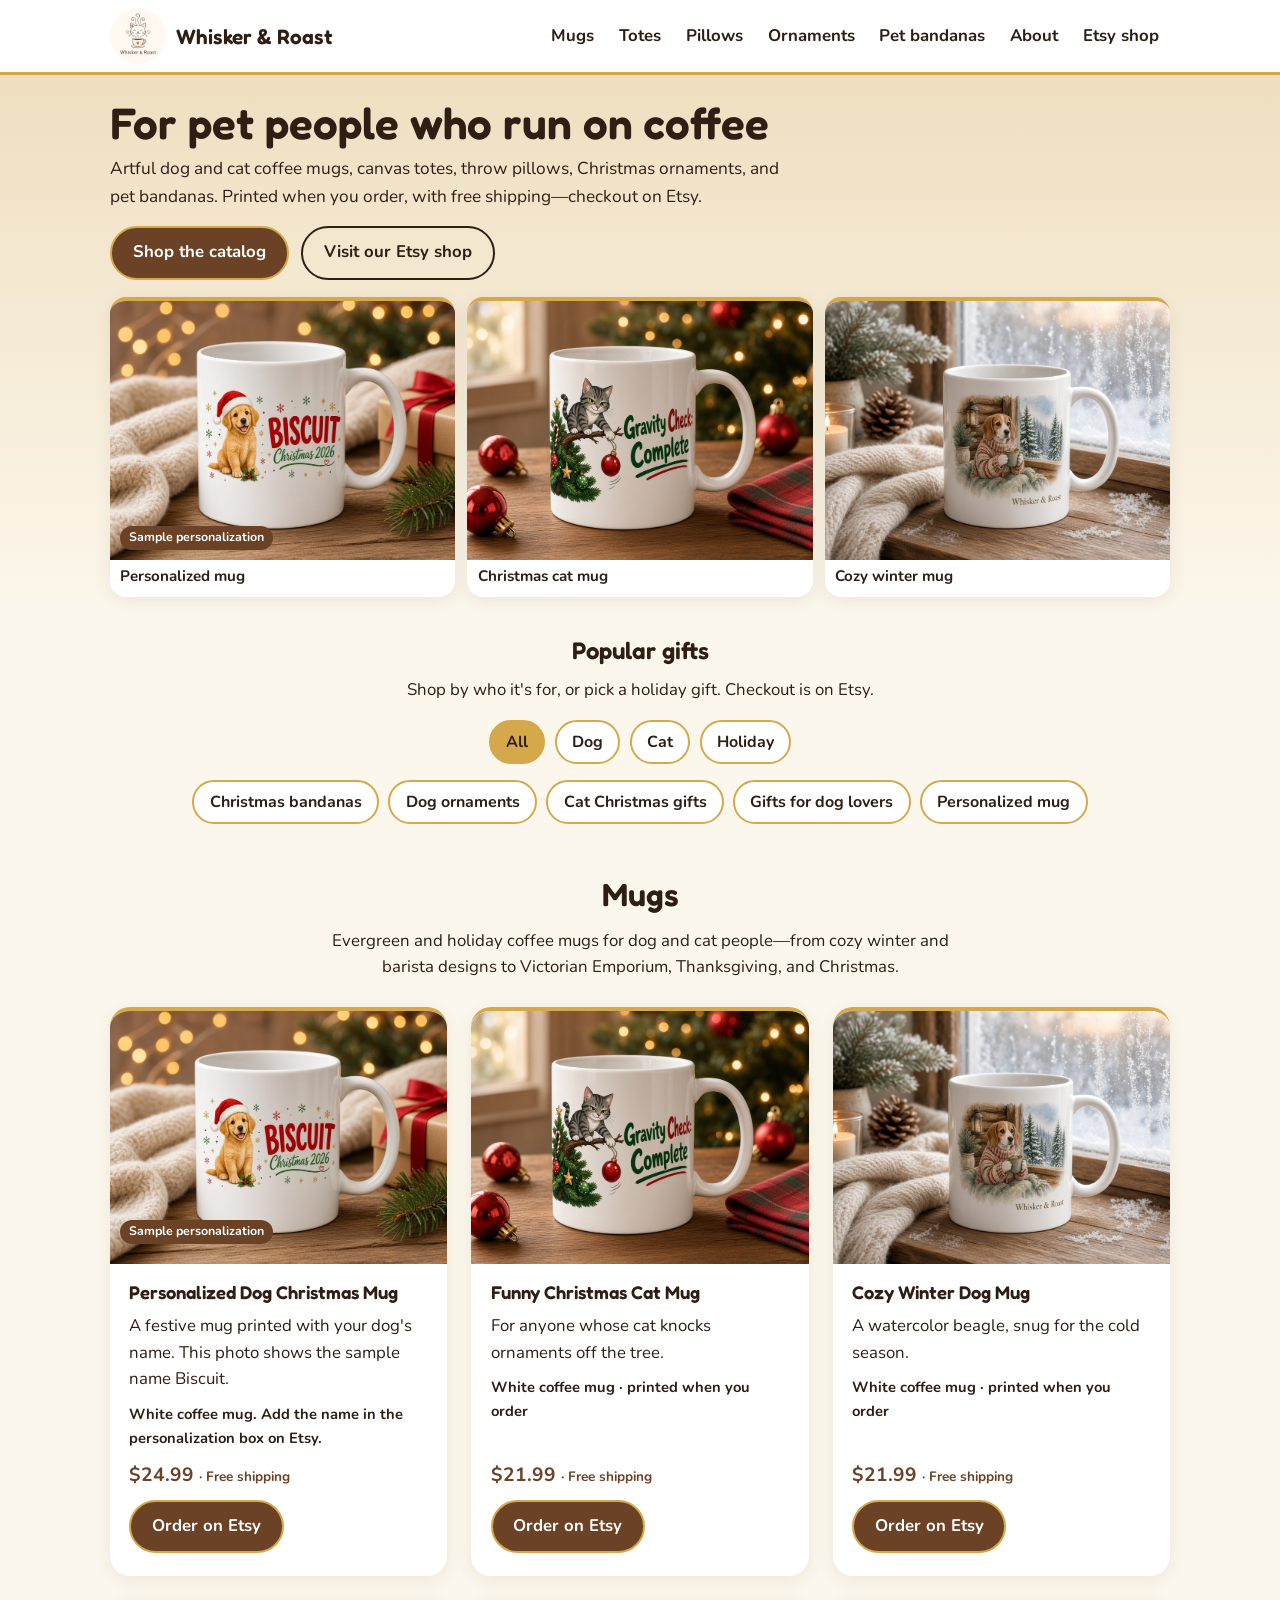
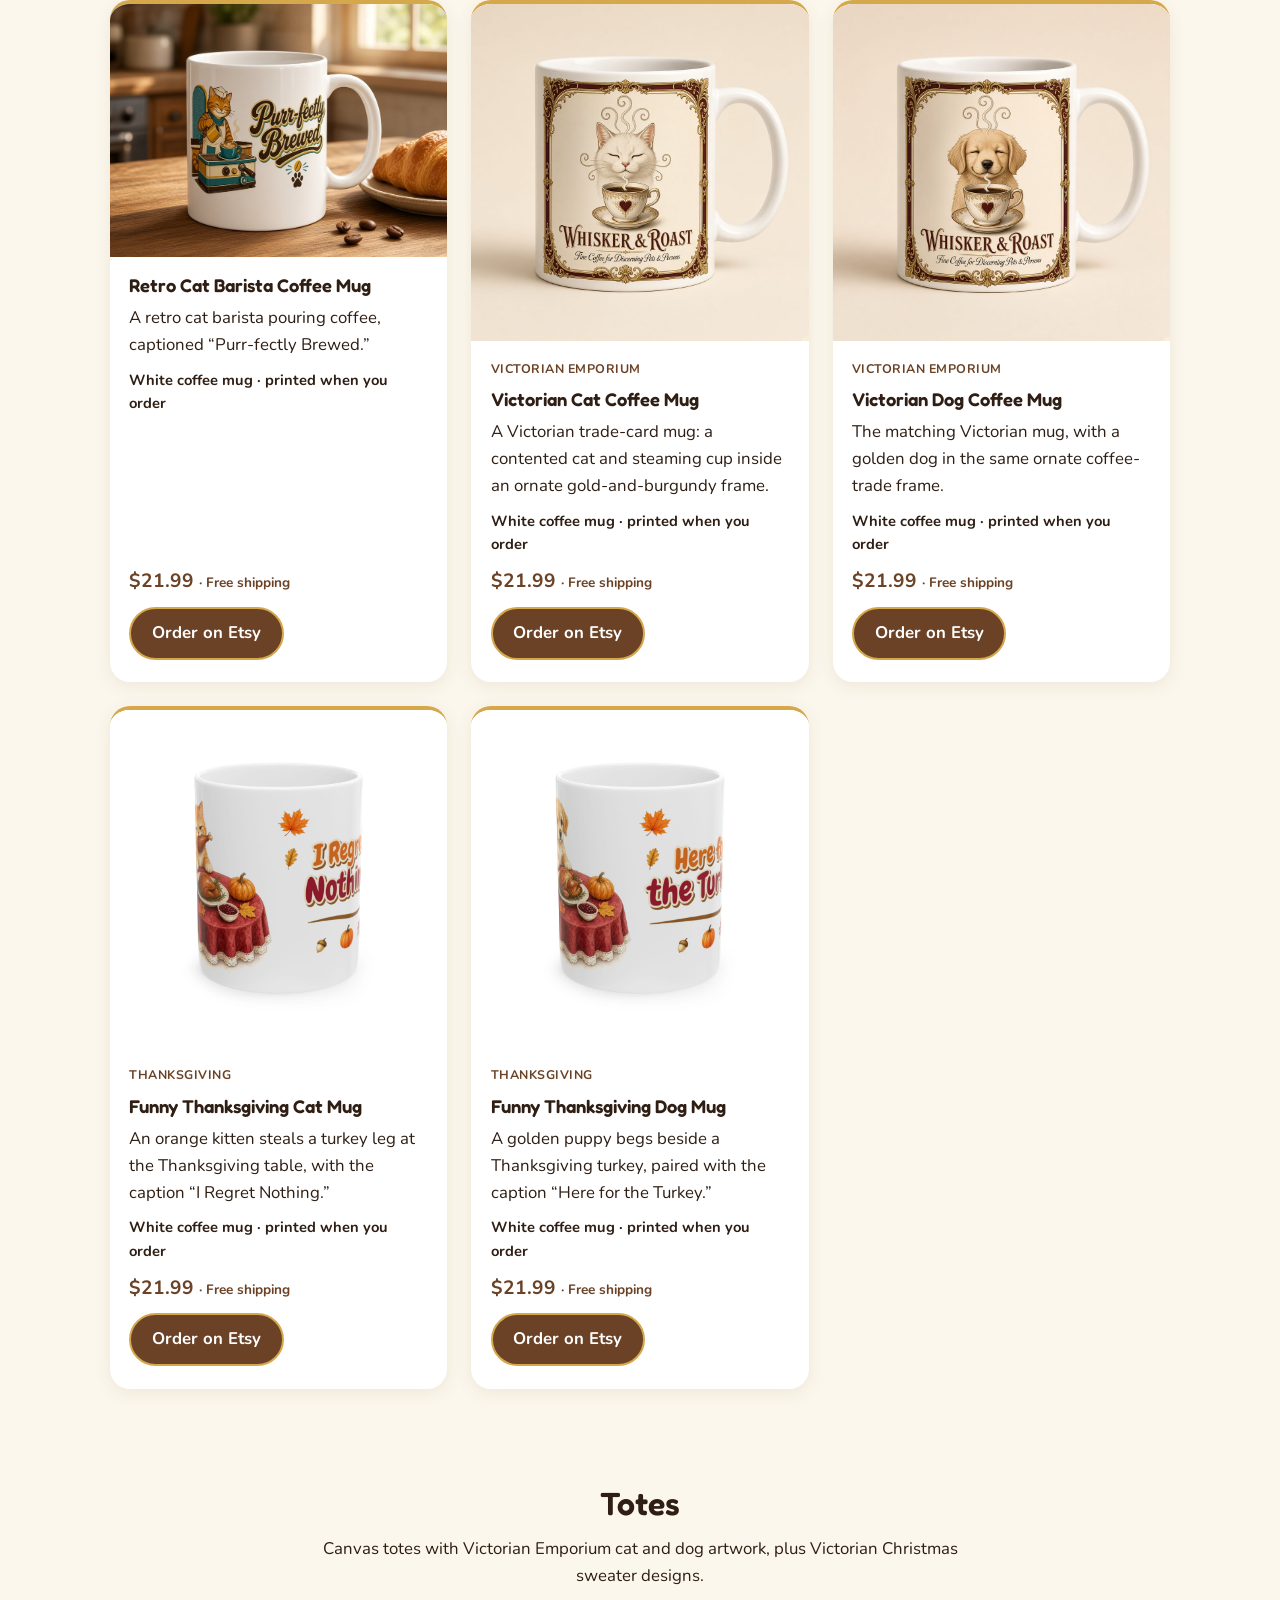
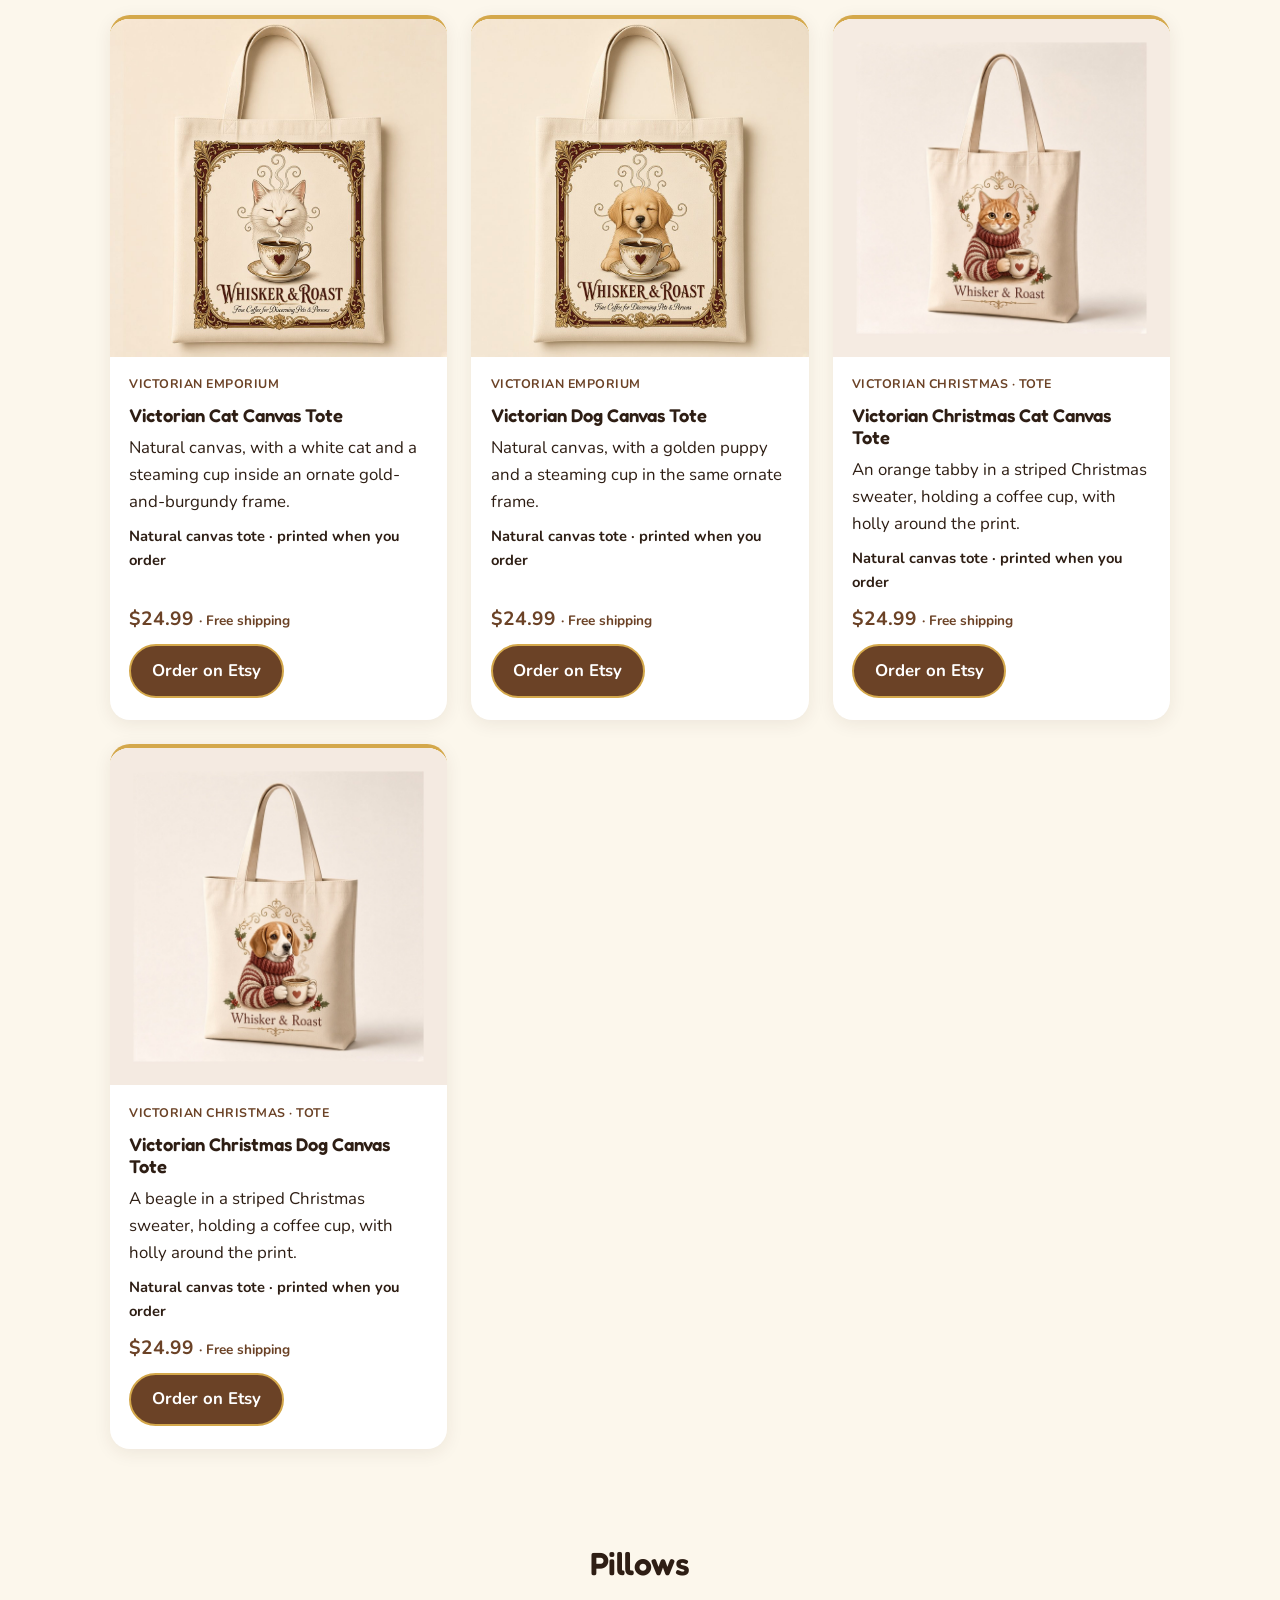
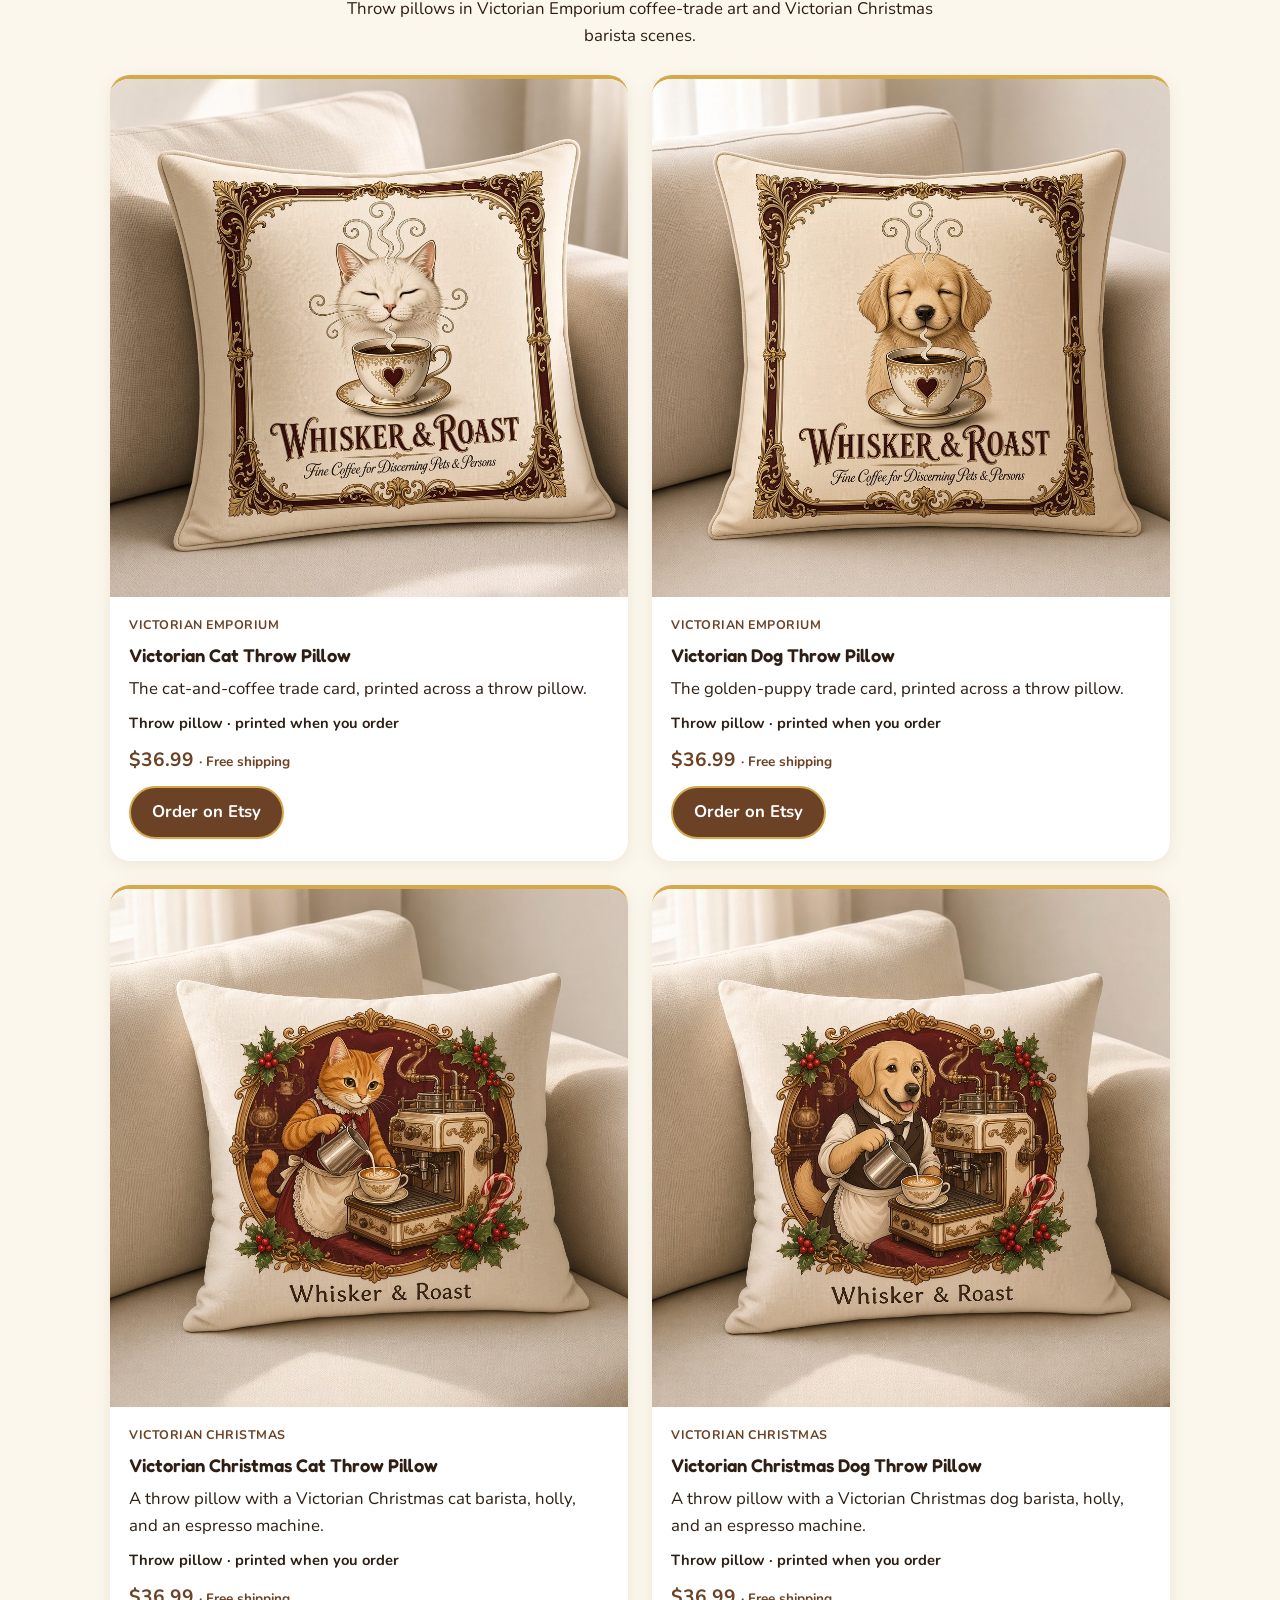
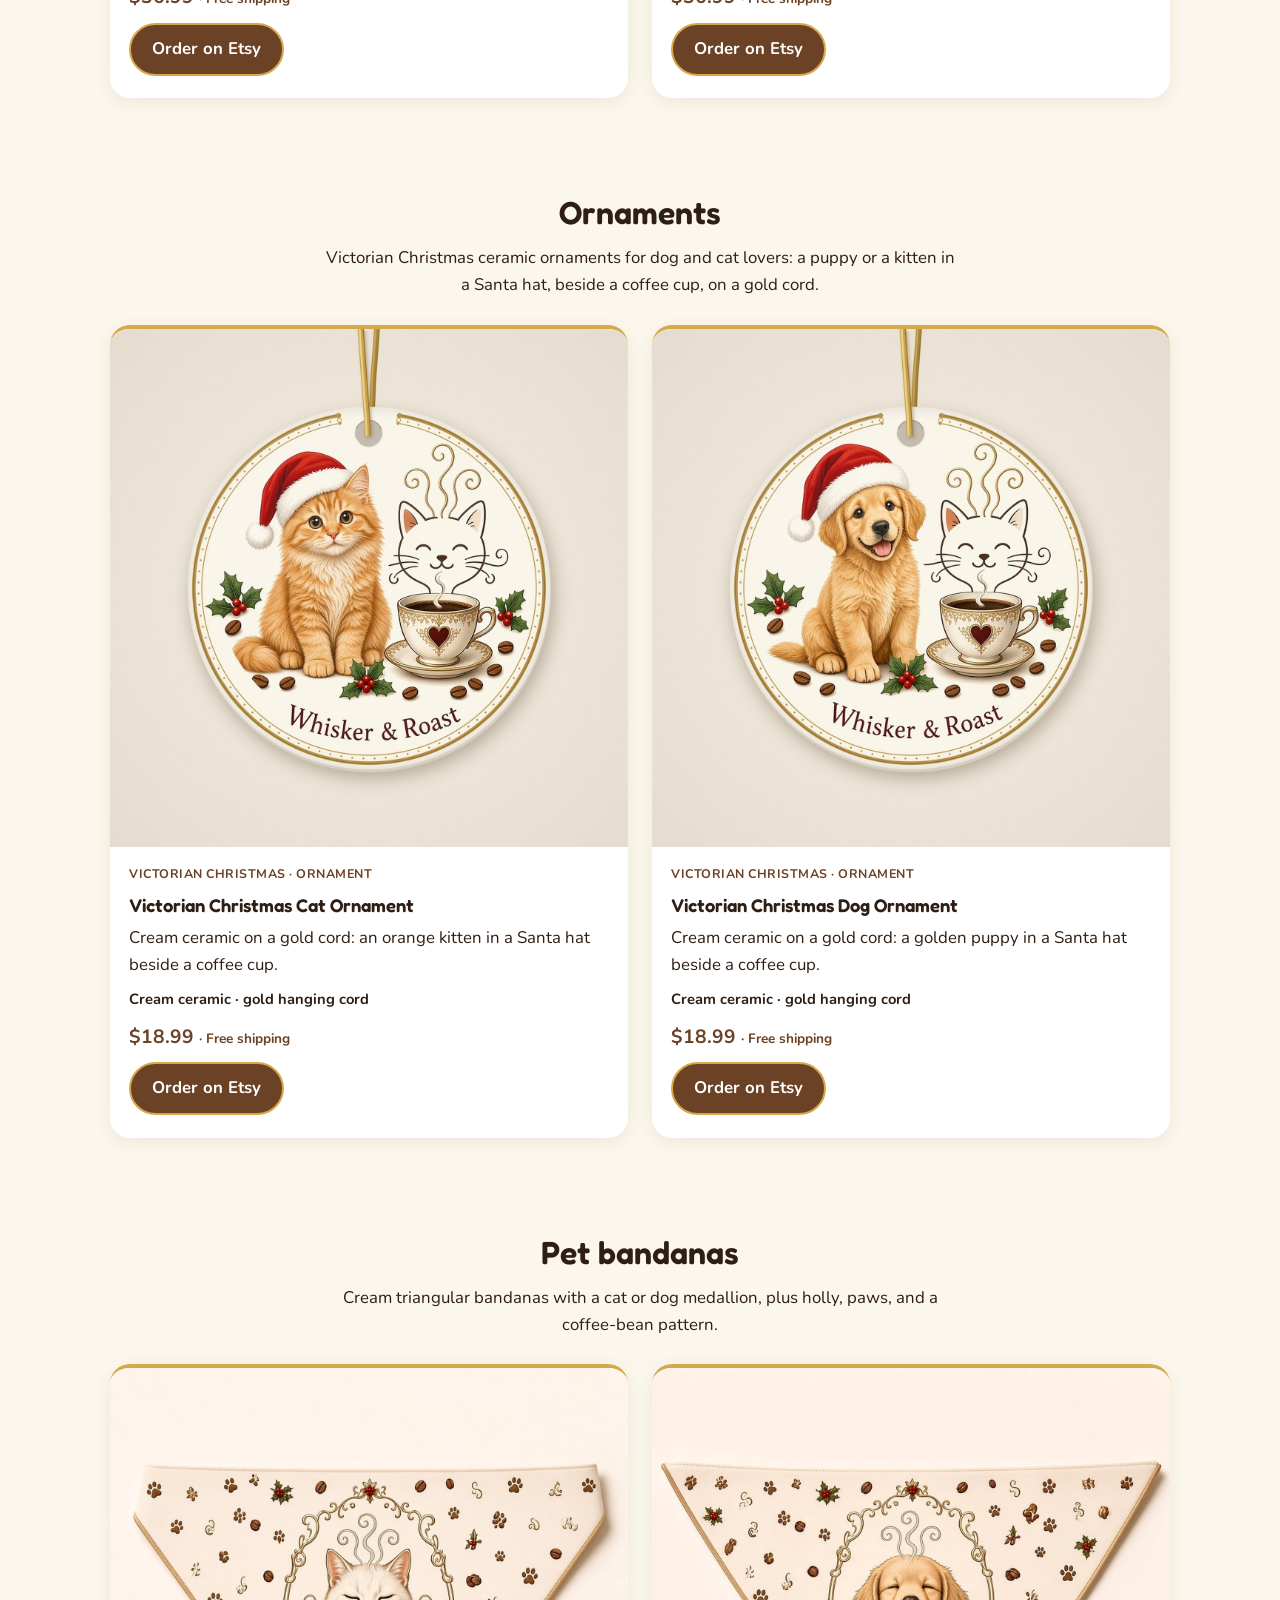
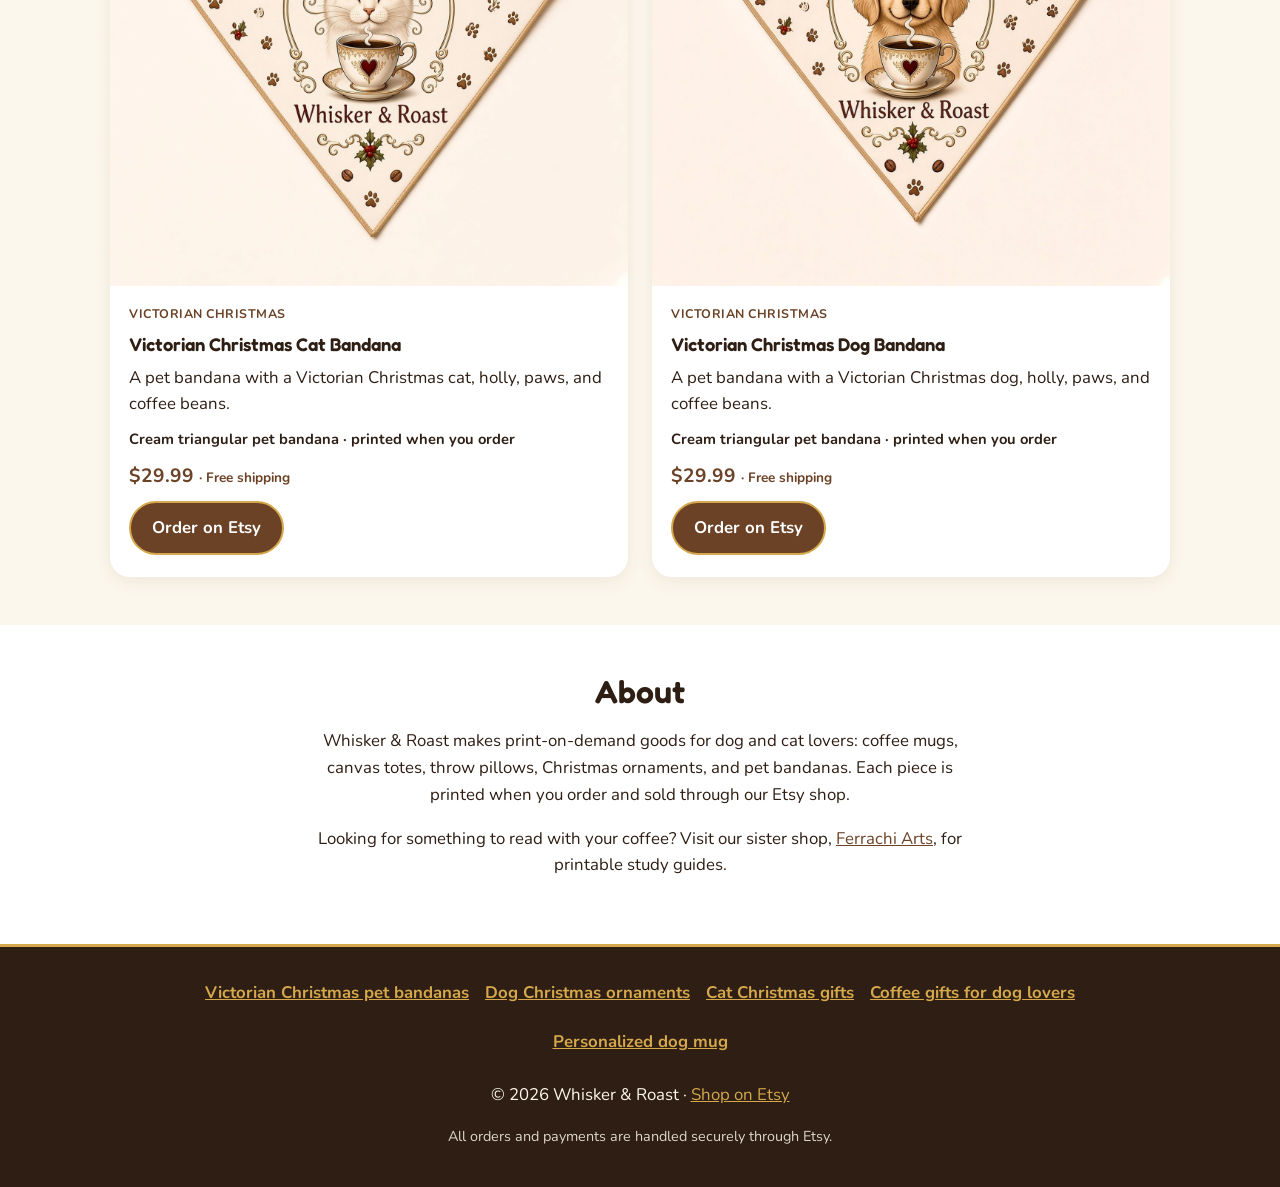
==== commit cfb2aea6: "Fix catalog filter hiding and the mobile nav fallback Hidden cards were still shown because flex dis" ====
--- a/index.html
+++ b/index.html
@@ -1,7 +1,6 @@
 <!DOCTYPE html>
 <html lang="en">
 <head>
-  <script>document.documentElement.classList.add("js");</script>
   <meta charset="utf-8">
   <meta name="viewport" content="width=device-width, initial-scale=1">
   <title>Whisker &amp; Roast — Dog &amp; Cat Mugs, Totes &amp; Pet Gifts</title>
@@ -92,7 +91,7 @@
                 <img src="images/01_biscuit_christmas_mockup.jpg" alt="" width="900" height="675" fetchpriority="high">
                 <span class="sample-badge">Sample personalization</span>
               </span>
-              <span class="hero-caption">Personalized mug<span class="hero-sample"> · sample</span></span>
+              <span class="hero-caption"><span class="hero-full">Personalized mug</span><span class="hero-short">Name mug</span><span class="hero-sample">Sample</span></span>
             </a>
           </li>
           <li>
@@ -390,7 +389,7 @@
   </main>
   <footer class="site-footer">
     <div class="wrap">
-      <nav class="footer-links" aria-label="Gift pages">
+      <nav class="footer-links" aria-label="Popular gifts">
         <a href="/victorian-christmas-pet-bandana/">Victorian Christmas pet bandanas</a>
         <a href="/dog-christmas-ornaments/">Dog Christmas ornaments</a>
         <a href="/cat-christmas-gifts/">Cat Christmas gifts</a>
--- a/css/style.css
+++ b/css/style.css
@@ -1,5 +1,6 @@
 :root{--cream:#FCF7EC;--brown:#2E1E14;--coffee:#6B4226;--gold:#D4A84B;--golddk:#A9802F;--wash:#EFDFC0;--white:#fff}
 *{box-sizing:border-box}html{scroll-behavior:smooth}
+[hidden]{display:none !important}
 body{margin:0;background:var(--cream);color:var(--brown);font:1.05rem/1.6 Nunito,system-ui,sans-serif}
 h1,h2,h3{font-family:Fredoka,Nunito,sans-serif;font-weight:600;line-height:1.2;margin:0 0 .5em}
 a{color:var(--coffee)}img{max-width:100%;height:auto;display:block}
@@ -34,9 +35,11 @@
 .hero-picks a:hover,.hero-picks a:focus-visible{color:var(--coffee)}
 .hero-photo{position:relative}
 .hero-picks img{width:100%;aspect-ratio:4/3;object-fit:cover;background:var(--cream)}
-.hero-caption{padding:.45rem .65rem .65rem;font-size:.95rem}
-.hero-sample{color:var(--coffee)}
+.hero-caption{padding:.45rem .65rem .65rem;font-size:.95rem;line-height:1.25}
+.hero-short{display:none}
+.hero-sample{display:block;margin-top:.12rem;color:var(--coffee);font-size:.8rem}
 @media(min-width:721px){.hero-sample{display:none}}
+@media(max-width:720px){.hero-full{display:none}.hero-short{display:block}}
 .cta{display:flex;gap:.8rem;flex-wrap:wrap;margin-top:1rem}
 .btn{display:inline-flex;align-items:center;justify-content:center;min-height:44px;background:var(--coffee);color:#fff;border:2px solid var(--gold);text-decoration:none;font-weight:700;padding:.7rem 1.3rem;border-radius:999px;transition:background .2s}
 .btn:hover,.btn:focus{background:var(--gold);color:var(--brown)}
@@ -95,8 +98,8 @@
   .hero-picks .sample-badge{display:none}
   .nav-etsy{display:inline-flex;padding:.4rem .55rem}
   .nav-panel .nav-shop{display:none}
-  .js .nav-toggle{display:inline-flex}
-  .js .nav-panel{display:none;position:absolute;left:0;right:0;top:100%;z-index:6;flex-direction:column;flex-wrap:nowrap;align-items:stretch;background:var(--white);border-bottom:3px solid var(--gold);padding:.35rem 1.1rem .75rem;box-shadow:0 12px 24px rgba(46,30,20,.12);max-height:calc(100vh - 4.5rem);overflow:auto}
-  .js .nav-panel.is-open{display:flex}
-  .js .nav-panel a{width:100%;border-radius:12px;padding:.65rem .7rem}
+  .nav-ready .nav-toggle{display:inline-flex}
+  .nav-ready .nav-panel{display:none;position:absolute;left:0;right:0;top:100%;z-index:6;flex-direction:column;flex-wrap:nowrap;align-items:stretch;background:var(--white);border-bottom:3px solid var(--gold);padding:.35rem 1.1rem .75rem;box-shadow:0 12px 24px rgba(46,30,20,.12);max-height:calc(100vh - 4.5rem);overflow:auto}
+  .nav-ready .nav-panel.is-open{display:flex}
+  .nav-ready .nav-panel a{width:100%;border-radius:12px;padding:.65rem .7rem}
 }
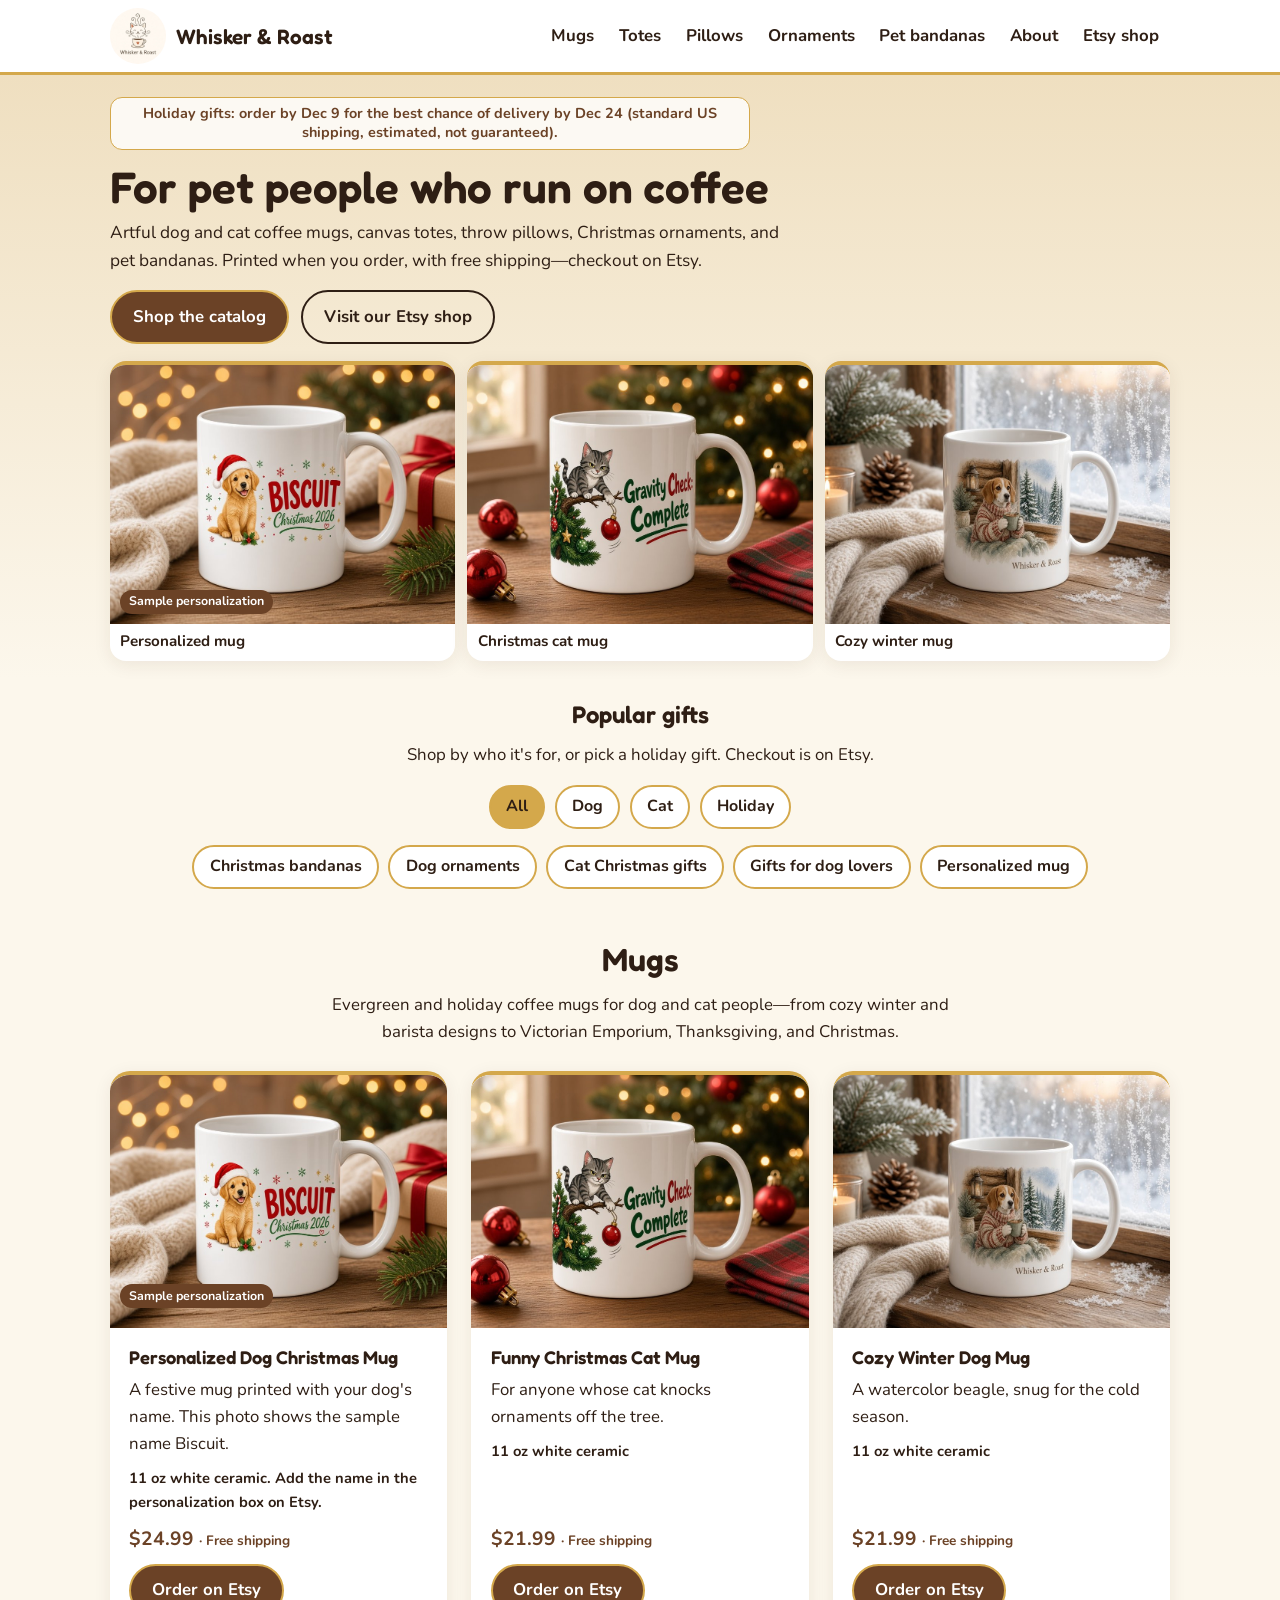
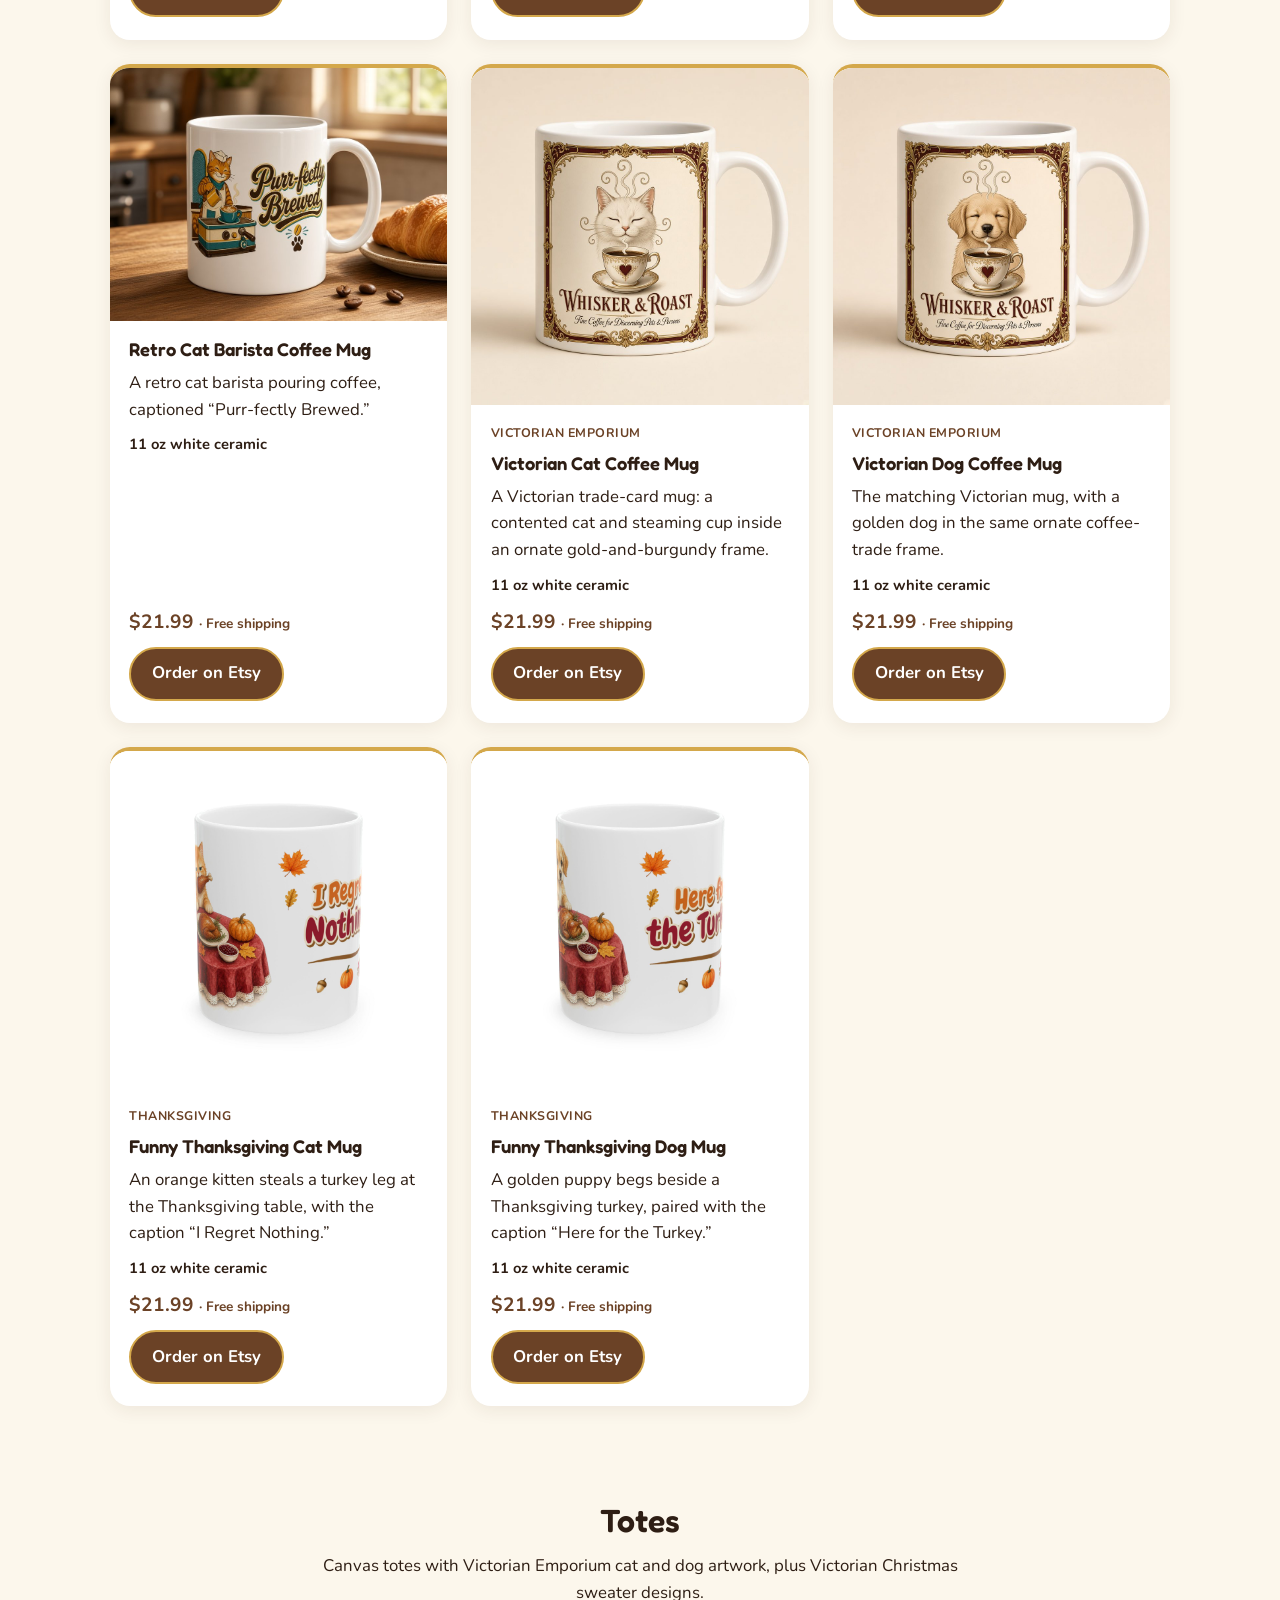
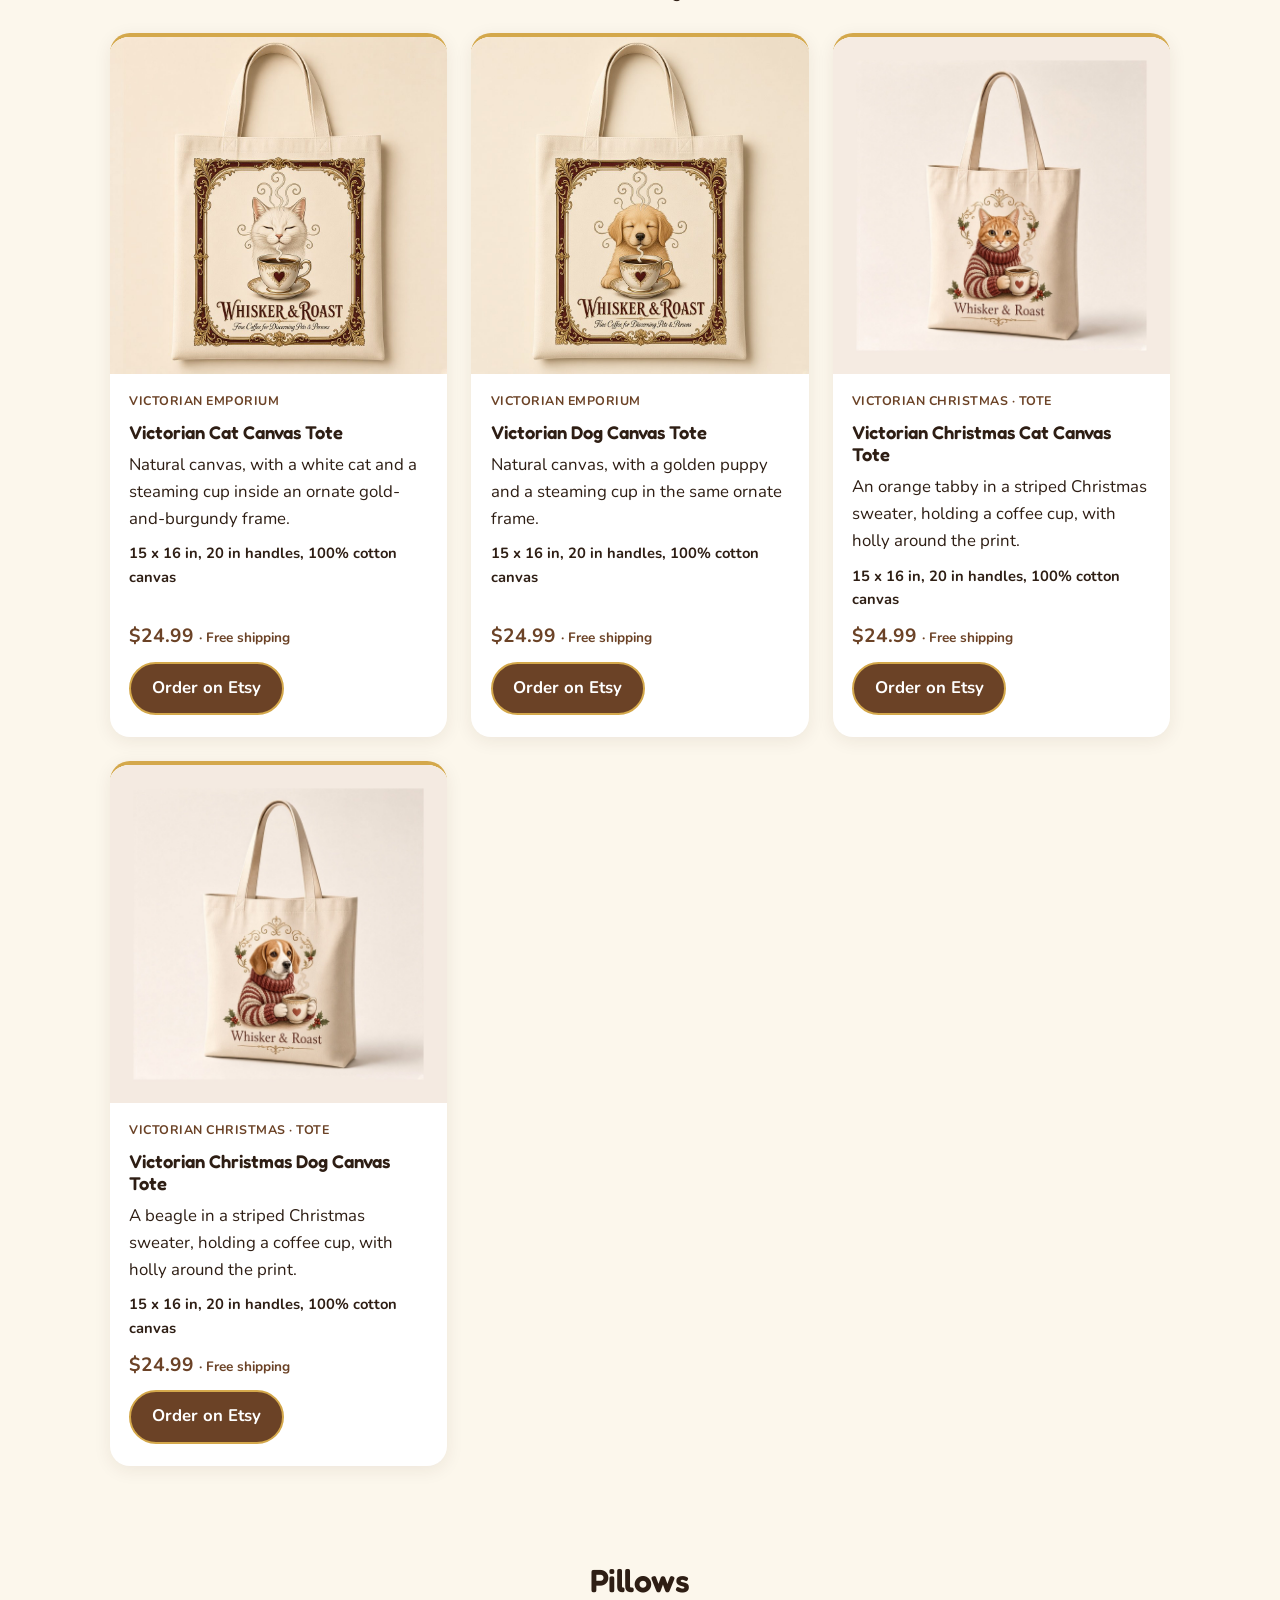
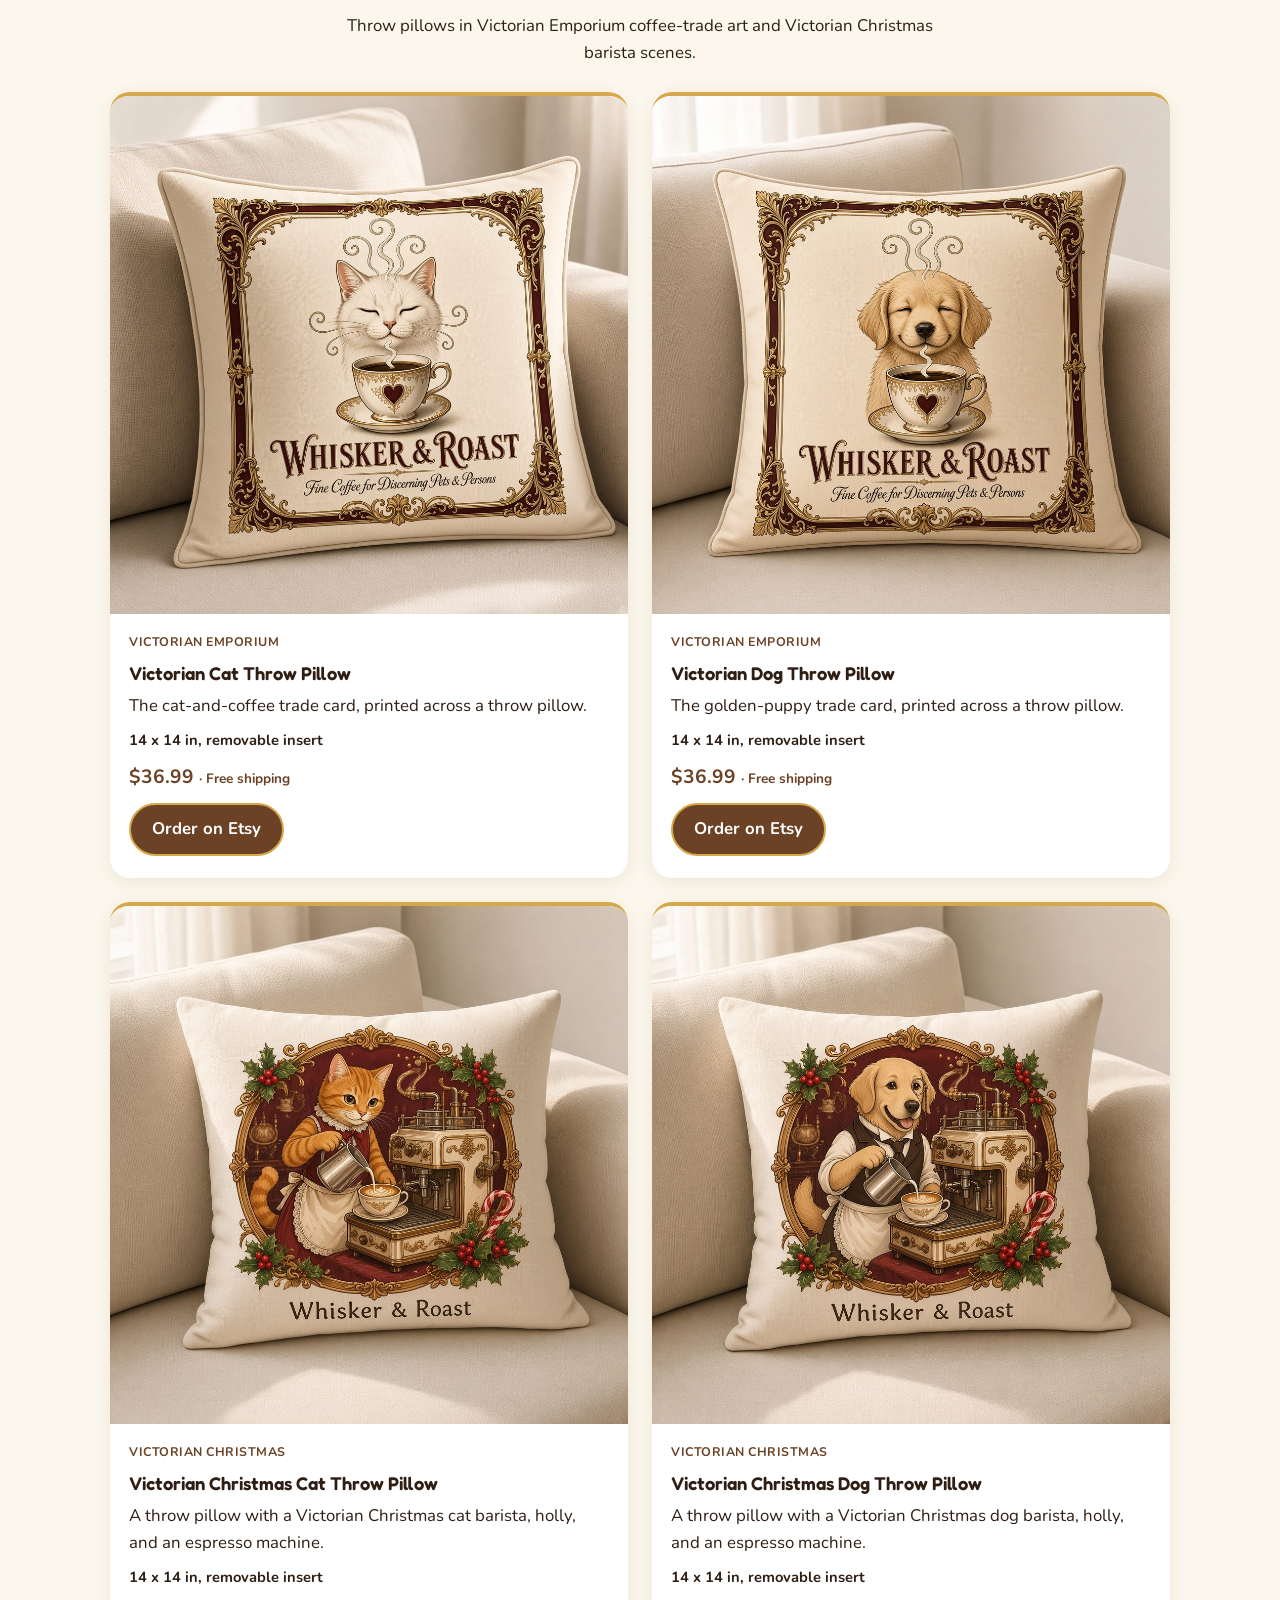
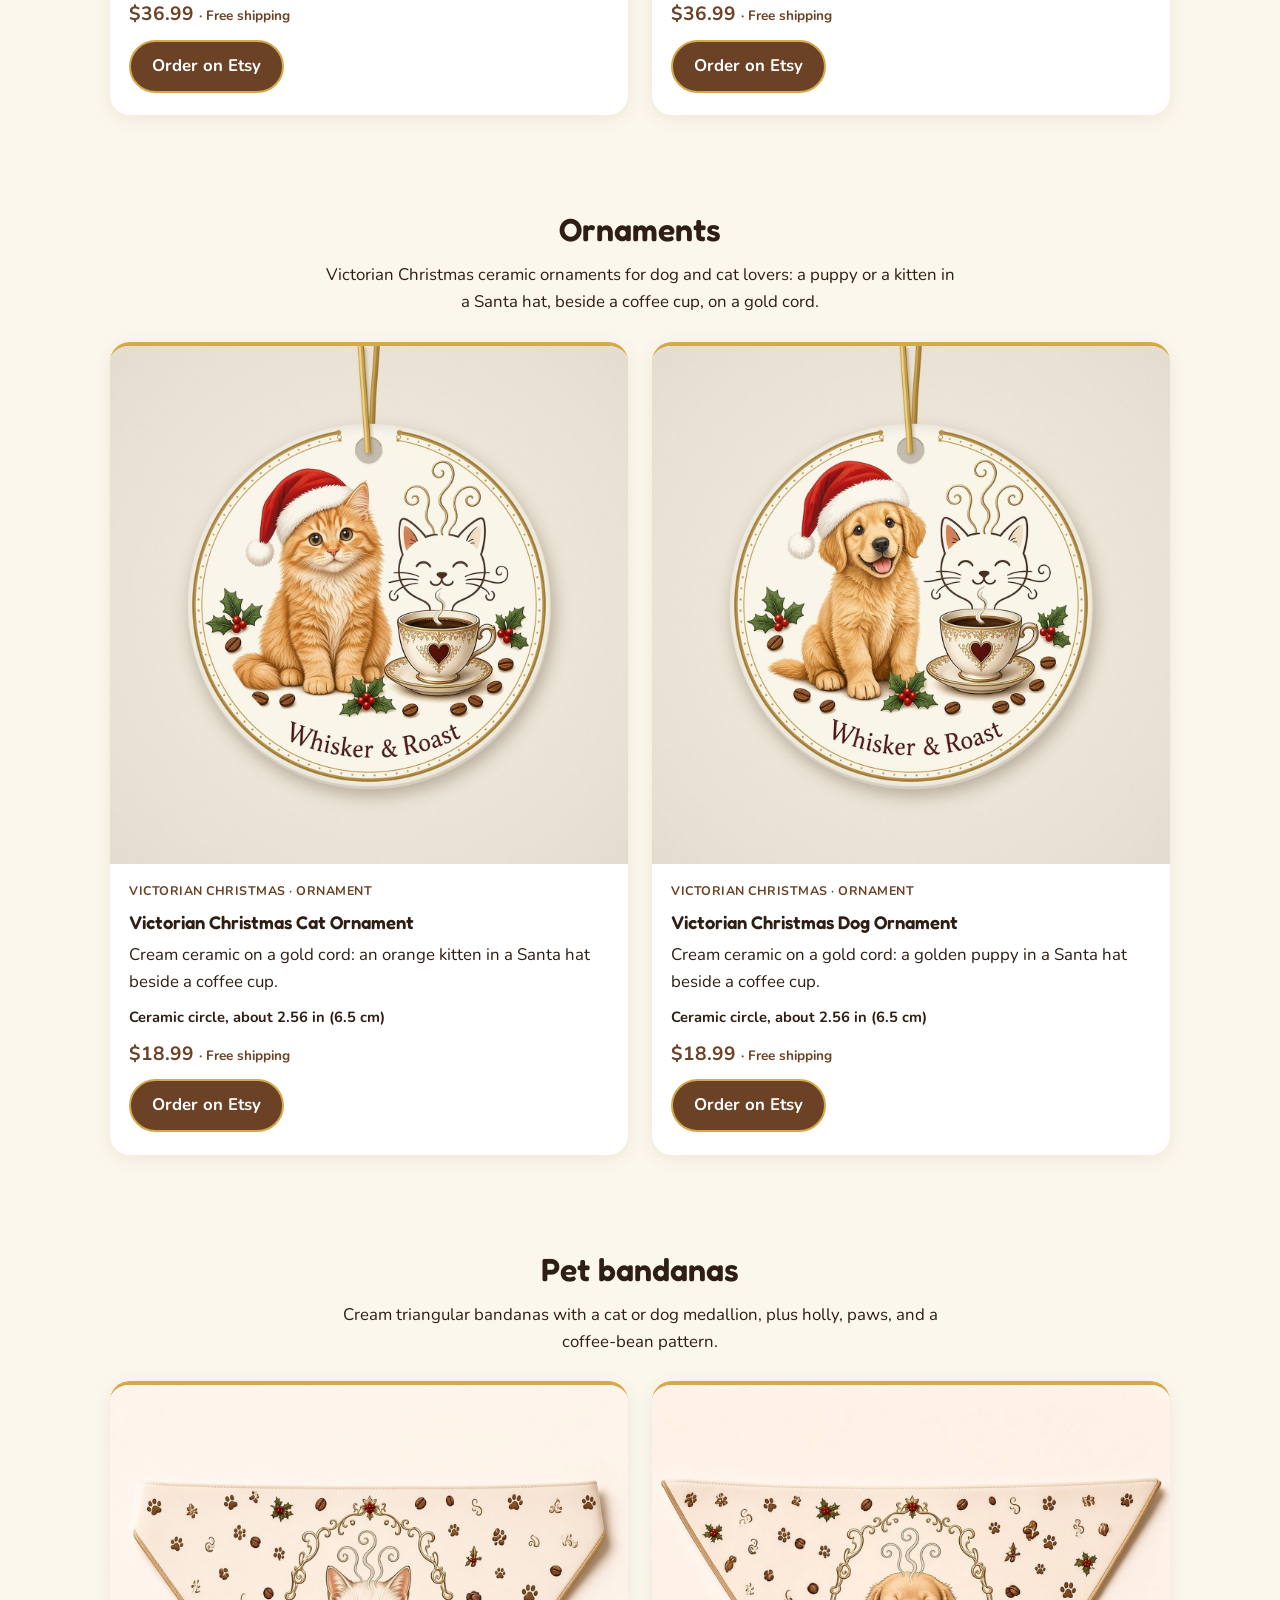
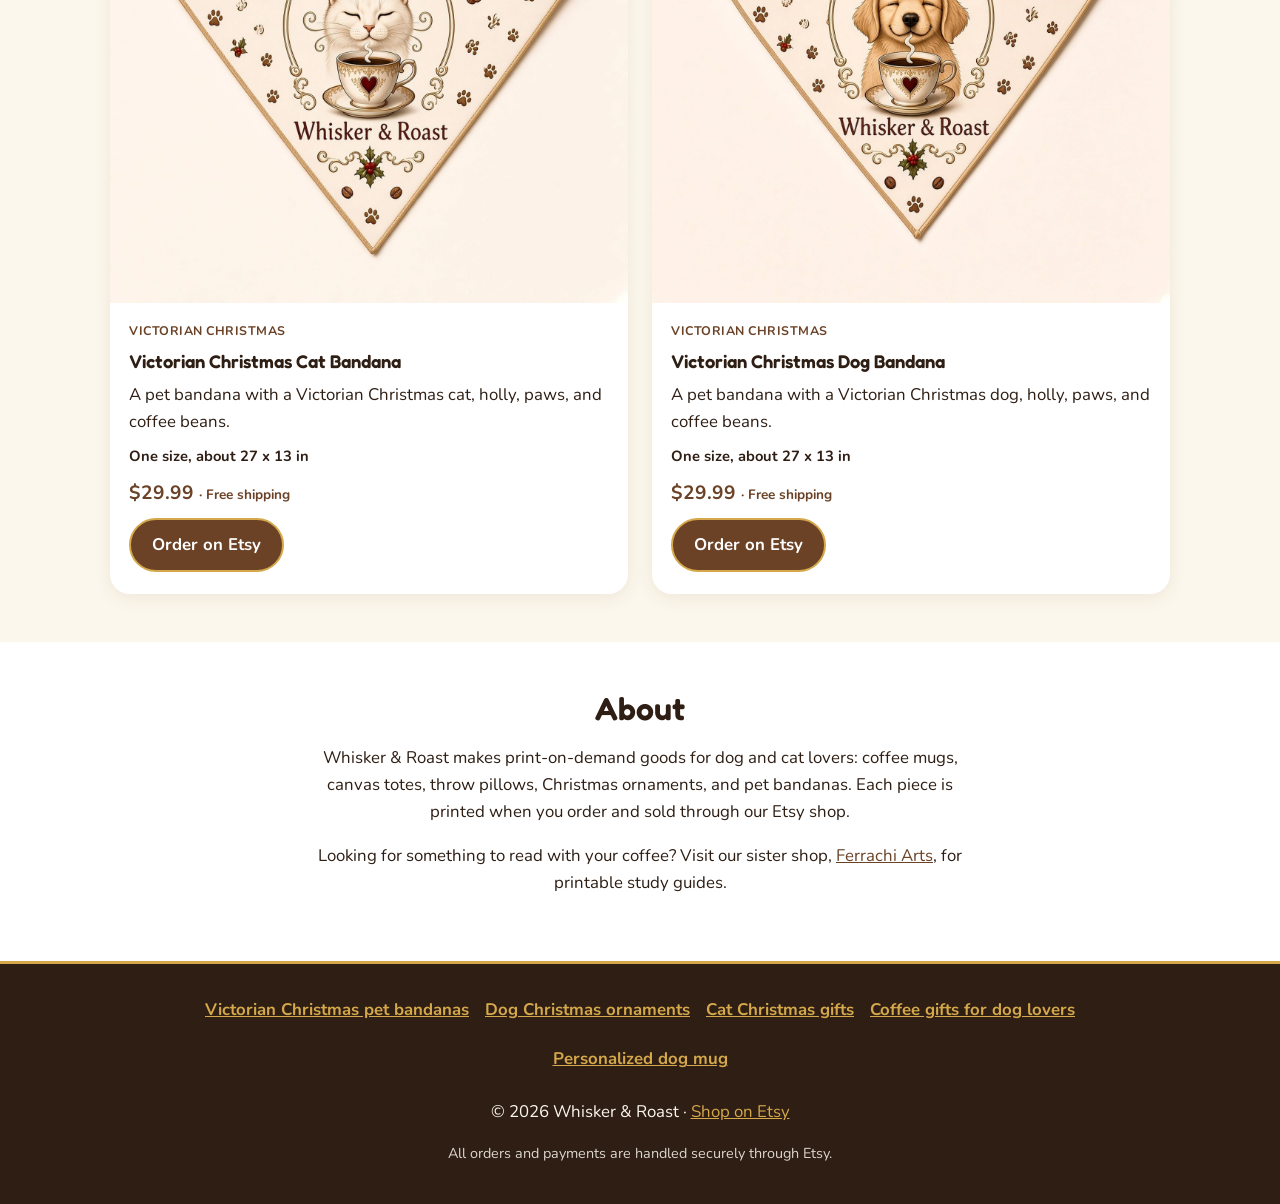
==== commit 9f4c6608: "Add a removable holiday order-by note and catalog size facts The note is one marked block on the hom" ====
--- a/index.html
+++ b/index.html
@@ -80,6 +80,9 @@
     <section class="hero" id="top">
       <div class="wrap hero-inner">
         <div class="hero-copy">
+          <!-- HOLIDAY-ORDER-BY start: delete this block after the holidays -->
+          <p class="holiday-note">Holiday gifts: order by Dec 9 for the best chance of delivery by Dec 24 (standard US shipping, estimated, not guaranteed).</p>
+          <!-- HOLIDAY-ORDER-BY end -->
           <h1>For pet people who run on coffee</h1>
           <p>Artful dog and cat coffee mugs, canvas totes, throw pillows, Christmas ornaments, and pet bandanas. Printed when you order, with free shipping—checkout on Etsy.</p>
           <div class="cta"><a class="btn" href="#mugs">Shop the catalog</a><a class="btn btn-alt" href="https://www.etsy.com/shop/WhiskerAndRoast" target="_blank" rel="noopener">Visit our Etsy shop<span class="sr-only"> (opens in a new tab)</span></a></div>
@@ -142,7 +145,7 @@
         <div class="card-body">
           <h3>Personalized Dog Christmas Mug</h3>
           <p>A festive mug printed with your dog's name. This photo shows the sample name Biscuit.</p>
-          <p class="facts">White coffee mug. Add the name in the personalization box on Etsy.</p>
+          <p class="facts">11 oz white ceramic. Add the name in the personalization box on Etsy.</p>
           <p class="price">$24.99 <span>· Free shipping</span></p>
           <a class="btn" href="https://www.etsy.com/listing/4608947223/personalized-dog-christmas-mug-custom" target="_blank" rel="noopener" aria-label="Order Personalized Dog Christmas Mug on Etsy (opens in a new tab)">Order on Etsy</a>
         </div>
@@ -152,7 +155,7 @@
         <div class="card-body">
           <h3>Funny Christmas Cat Mug</h3>
           <p>For anyone whose cat knocks ornaments off the tree.</p>
-          <p class="facts">White coffee mug · printed when you order</p>
+          <p class="facts">11 oz white ceramic</p>
           <p class="price">$21.99 <span>· Free shipping</span></p>
           <a class="btn" href="https://www.etsy.com/listing/4608947349/funny-christmas-cat-mug-cat-knocking" target="_blank" rel="noopener" aria-label="Order Funny Christmas Cat Mug on Etsy (opens in a new tab)">Order on Etsy</a>
         </div>
@@ -162,7 +165,7 @@
         <div class="card-body">
           <h3>Cozy Winter Dog Mug</h3>
           <p>A watercolor beagle, snug for the cold season.</p>
-          <p class="facts">White coffee mug · printed when you order</p>
+          <p class="facts">11 oz white ceramic</p>
           <p class="price">$21.99 <span>· Free shipping</span></p>
           <a class="btn" href="https://www.etsy.com/listing/4608947433/cozy-winter-dog-mug-watercolor-beagle-in" target="_blank" rel="noopener" aria-label="Order Cozy Winter Dog Mug on Etsy (opens in a new tab)">Order on Etsy</a>
         </div>
@@ -172,7 +175,7 @@
         <div class="card-body">
           <h3>Retro Cat Barista Coffee Mug</h3>
           <p>A retro cat barista pouring coffee, captioned “Purr-fectly Brewed.”</p>
-          <p class="facts">White coffee mug · printed when you order</p>
+          <p class="facts">11 oz white ceramic</p>
           <p class="price">$21.99 <span>· Free shipping</span></p>
           <a class="btn" href="https://www.etsy.com/listing/4608969962/retro-cat-barista-coffee-mug-purr-fectly" target="_blank" rel="noopener" aria-label="Order Retro Cat Barista Coffee Mug on Etsy (opens in a new tab)">Order on Etsy</a>
         </div>
@@ -183,7 +186,7 @@
           <p class="collection">Victorian Emporium</p>
           <h3>Victorian Cat Coffee Mug</h3>
           <p>A Victorian trade-card mug: a contented cat and steaming cup inside an ornate gold-and-burgundy frame.</p>
-          <p class="facts">White coffee mug · printed when you order</p>
+          <p class="facts">11 oz white ceramic</p>
           <p class="price">$21.99 <span>· Free shipping</span></p>
           <a class="btn" href="https://www.etsy.com/listing/4610477671/victorian-cat-coffee-mug-whisker-and" target="_blank" rel="noopener" aria-label="Order Victorian Cat Coffee Mug on Etsy (opens in a new tab)">Order on Etsy</a>
         </div>
@@ -194,7 +197,7 @@
           <p class="collection">Victorian Emporium</p>
           <h3>Victorian Dog Coffee Mug</h3>
           <p>The matching Victorian mug, with a golden dog in the same ornate coffee-trade frame.</p>
-          <p class="facts">White coffee mug · printed when you order</p>
+          <p class="facts">11 oz white ceramic</p>
           <p class="price">$21.99 <span>· Free shipping</span></p>
           <a class="btn" href="https://www.etsy.com/listing/4610498830/victorian-dog-coffee-mug-whisker-and" target="_blank" rel="noopener" aria-label="Order Victorian Dog Coffee Mug on Etsy (opens in a new tab)">Order on Etsy</a>
         </div>
@@ -205,7 +208,7 @@
           <p class="collection">Thanksgiving</p>
           <h3>Funny Thanksgiving Cat Mug</h3>
           <p>An orange kitten steals a turkey leg at the Thanksgiving table, with the caption “I Regret Nothing.”</p>
-          <p class="facts">White coffee mug · printed when you order</p>
+          <p class="facts">11 oz white ceramic</p>
           <p class="price">$21.99 <span>· Free shipping</span></p>
           <a class="btn" href="https://www.etsy.com/listing/4609055973/funny-thanksgiving-cat-mug-i-regret" target="_blank" rel="noopener" aria-label="Order Funny Thanksgiving Cat Mug on Etsy (opens in a new tab)">Order on Etsy</a>
         </div>
@@ -216,7 +219,7 @@
           <p class="collection">Thanksgiving</p>
           <h3>Funny Thanksgiving Dog Mug</h3>
           <p>A golden puppy begs beside a Thanksgiving turkey, paired with the caption “Here for the Turkey.”</p>
-          <p class="facts">White coffee mug · printed when you order</p>
+          <p class="facts">11 oz white ceramic</p>
           <p class="price">$21.99 <span>· Free shipping</span></p>
           <a class="btn" href="https://www.etsy.com/listing/4609062614/funny-thanksgiving-dog-mug-here-for-the" target="_blank" rel="noopener" aria-label="Order Funny Thanksgiving Dog Mug on Etsy (opens in a new tab)">Order on Etsy</a>
         </div>
@@ -233,7 +236,7 @@
           <p class="collection">Victorian Emporium</p>
           <h3>Victorian Cat Canvas Tote</h3>
           <p>Natural canvas, with a white cat and a steaming cup inside an ornate gold-and-burgundy frame.</p>
-          <p class="facts">Natural canvas tote · printed when you order</p>
+          <p class="facts">15 x 16 in, 20 in handles, 100% cotton canvas</p>
           <p class="price">$24.99 <span>· Free shipping</span></p>
           <a class="btn" href="https://www.etsy.com/listing/4610498916/victorian-cat-canvas-tote-whisker-and" target="_blank" rel="noopener" aria-label="Order Victorian Cat Canvas Tote on Etsy (opens in a new tab)">Order on Etsy</a>
         </div>
@@ -244,7 +247,7 @@
           <p class="collection">Victorian Emporium</p>
           <h3>Victorian Dog Canvas Tote</h3>
           <p>Natural canvas, with a golden puppy and a steaming cup in the same ornate frame.</p>
-          <p class="facts">Natural canvas tote · printed when you order</p>
+          <p class="facts">15 x 16 in, 20 in handles, 100% cotton canvas</p>
           <p class="price">$24.99 <span>· Free shipping</span></p>
           <a class="btn" href="https://www.etsy.com/listing/4610499076/victorian-dog-canvas-tote-whisker-and" target="_blank" rel="noopener" aria-label="Order Victorian Dog Canvas Tote on Etsy (opens in a new tab)">Order on Etsy</a>
         </div>
@@ -255,7 +258,7 @@
           <p class="collection">Victorian Christmas · Tote</p>
           <h3>Victorian Christmas Cat Canvas Tote</h3>
           <p>An orange tabby in a striped Christmas sweater, holding a coffee cup, with holly around the print.</p>
-          <p class="facts">Natural canvas tote · printed when you order</p>
+          <p class="facts">15 x 16 in, 20 in handles, 100% cotton canvas</p>
           <p class="price">$24.99 <span>· Free shipping</span></p>
           <a class="btn" href="https://www.etsy.com/listing/4610541437/victorian-christmas-cat-canvas-tote" target="_blank" rel="noopener" aria-label="Order Victorian Christmas Cat Canvas Tote on Etsy (opens in a new tab)">Order on Etsy</a>
         </div>
@@ -266,7 +269,7 @@
           <p class="collection">Victorian Christmas · Tote</p>
           <h3>Victorian Christmas Dog Canvas Tote</h3>
           <p>A beagle in a striped Christmas sweater, holding a coffee cup, with holly around the print.</p>
-          <p class="facts">Natural canvas tote · printed when you order</p>
+          <p class="facts">15 x 16 in, 20 in handles, 100% cotton canvas</p>
           <p class="price">$24.99 <span>· Free shipping</span></p>
           <a class="btn" href="https://www.etsy.com/listing/4610541269/victorian-christmas-dog-canvas-tote" target="_blank" rel="noopener" aria-label="Order Victorian Christmas Dog Canvas Tote on Etsy (opens in a new tab)">Order on Etsy</a>
         </div>
@@ -283,7 +286,7 @@
           <p class="collection">Victorian Emporium</p>
           <h3>Victorian Cat Throw Pillow</h3>
           <p>The cat-and-coffee trade card, printed across a throw pillow.</p>
-          <p class="facts">Throw pillow · printed when you order</p>
+          <p class="facts">14 x 14 in, removable insert</p>
           <p class="price">$36.99 <span>· Free shipping</span></p>
           <a class="btn" href="https://www.etsy.com/listing/4610478379/victorian-cat-throw-pillow-whisker-and" target="_blank" rel="noopener" aria-label="Order Victorian Cat Throw Pillow on Etsy (opens in a new tab)">Order on Etsy</a>
         </div>
@@ -294,7 +297,7 @@
           <p class="collection">Victorian Emporium</p>
           <h3>Victorian Dog Throw Pillow</h3>
           <p>The golden-puppy trade card, printed across a throw pillow.</p>
-          <p class="facts">Throw pillow · printed when you order</p>
+          <p class="facts">14 x 14 in, removable insert</p>
           <p class="price">$36.99 <span>· Free shipping</span></p>
           <a class="btn" href="https://www.etsy.com/listing/4610499490/victorian-dog-throw-pillow-whisker-and" target="_blank" rel="noopener" aria-label="Order Victorian Dog Throw Pillow on Etsy (opens in a new tab)">Order on Etsy</a>
         </div>
@@ -305,7 +308,7 @@
           <p class="collection">Victorian Christmas</p>
           <h3>Victorian Christmas Cat Throw Pillow</h3>
           <p>A throw pillow with a Victorian Christmas cat barista, holly, and an espresso machine.</p>
-          <p class="facts">Throw pillow · printed when you order</p>
+          <p class="facts">14 x 14 in, removable insert</p>
           <p class="price">$36.99 <span>· Free shipping</span></p>
           <a class="btn" href="https://www.etsy.com/listing/4610563064/victorian-christmas-cat-throw-pillow" target="_blank" rel="noopener" aria-label="Order Victorian Christmas Cat Throw Pillow on Etsy (opens in a new tab)">Order on Etsy</a>
         </div>
@@ -316,7 +319,7 @@
           <p class="collection">Victorian Christmas</p>
           <h3>Victorian Christmas Dog Throw Pillow</h3>
           <p>A throw pillow with a Victorian Christmas dog barista, holly, and an espresso machine.</p>
-          <p class="facts">Throw pillow · printed when you order</p>
+          <p class="facts">14 x 14 in, removable insert</p>
           <p class="price">$36.99 <span>· Free shipping</span></p>
           <a class="btn" href="https://www.etsy.com/listing/4610563326/victorian-christmas-dog-throw-pillow" target="_blank" rel="noopener" aria-label="Order Victorian Christmas Dog Throw Pillow on Etsy (opens in a new tab)">Order on Etsy</a>
         </div>
@@ -333,7 +336,7 @@
           <p class="collection">Victorian Christmas · Ornament</p>
           <h3>Victorian Christmas Cat Ornament</h3>
           <p>Cream ceramic on a gold cord: an orange kitten in a Santa hat beside a coffee cup.</p>
-          <p class="facts">Cream ceramic · gold hanging cord</p>
+          <p class="facts">Ceramic circle, about 2.56 in (6.5 cm)</p>
           <p class="price">$18.99 <span>· Free shipping</span></p>
           <a class="btn" href="https://www.etsy.com/listing/4610562234/victorian-christmas-cat-ornament-whisker" target="_blank" rel="noopener" aria-label="Order Victorian Christmas Cat Ornament on Etsy (opens in a new tab)">Order on Etsy</a>
         </div>
@@ -344,7 +347,7 @@
           <p class="collection">Victorian Christmas · Ornament</p>
           <h3>Victorian Christmas Dog Ornament</h3>
           <p>Cream ceramic on a gold cord: a golden puppy in a Santa hat beside a coffee cup.</p>
-          <p class="facts">Cream ceramic · gold hanging cord</p>
+          <p class="facts">Ceramic circle, about 2.56 in (6.5 cm)</p>
           <p class="price">$18.99 <span>· Free shipping</span></p>
           <a class="btn" href="https://www.etsy.com/listing/4610540895/victorian-christmas-dog-ornament-whisker" target="_blank" rel="noopener" aria-label="Order Victorian Christmas Dog Ornament on Etsy (opens in a new tab)">Order on Etsy</a>
         </div>
@@ -361,7 +364,7 @@
           <p class="collection">Victorian Christmas</p>
           <h3>Victorian Christmas Cat Bandana</h3>
           <p>A pet bandana with a Victorian Christmas cat, holly, paws, and coffee beans.</p>
-          <p class="facts">Cream triangular pet bandana · printed when you order</p>
+          <p class="facts">One size, about 27 x 13 in</p>
           <p class="price">$29.99 <span>· Free shipping</span></p>
           <a class="btn" href="https://www.etsy.com/listing/4610562736/victorian-christmas-cat-bandana-whisker" target="_blank" rel="noopener" aria-label="Order Victorian Christmas Cat Bandana on Etsy (opens in a new tab)">Order on Etsy</a>
         </div>
@@ -372,7 +375,7 @@
           <p class="collection">Victorian Christmas</p>
           <h3>Victorian Christmas Dog Bandana</h3>
           <p>A pet bandana with a Victorian Christmas dog, holly, paws, and coffee beans.</p>
-          <p class="facts">Cream triangular pet bandana · printed when you order</p>
+          <p class="facts">One size, about 27 x 13 in</p>
           <p class="price">$29.99 <span>· Free shipping</span></p>
           <a class="btn" href="https://www.etsy.com/listing/4610562948/victorian-christmas-dog-bandana-whisker" target="_blank" rel="noopener" aria-label="Order Victorian Christmas Dog Bandana on Etsy (opens in a new tab)">Order on Etsy</a>
         </div>
--- a/css/style.css
+++ b/css/style.css
@@ -30,6 +30,9 @@
 .hero-inner{display:flex;flex-direction:column;gap:1.1rem;padding-top:1.35rem;padding-bottom:1.15rem}
 .hero h1{font-size:clamp(1.9rem,4.4vw,2.75rem);margin-bottom:.35rem}
 .hero p{font-size:1.08rem;max-width:42rem;margin:0}
+/* HOLIDAY-ORDER-BY: remove this rule when the notice blocks are deleted from the HTML. */
+.holiday-note,.hero p.holiday-note,.page-intro p.holiday-note{max-width:40rem;margin:0 0 .7rem;padding:.38rem .8rem;background:var(--white);color:var(--coffee);border:1px solid var(--gold);border-radius:12px;font-size:.9rem;font-weight:700;line-height:1.35;text-align:center}
+.hero p.holiday-note{background:rgba(255,255,255,.8)}
 .hero-picks{display:grid;grid-template-columns:repeat(3,minmax(0,1fr));gap:.75rem;list-style:none;margin:0;padding:0}
 .hero-picks a{display:flex;flex-direction:column;background:var(--white);color:var(--brown);text-decoration:none;border-radius:16px;overflow:hidden;border-top:4px solid var(--gold);box-shadow:0 4px 18px rgba(61,43,31,.08);font-weight:700;min-height:44px}
 .hero-picks a:hover,.hero-picks a:focus-visible{color:var(--coffee)}
@@ -92,8 +95,9 @@
   .header-inner{flex-wrap:nowrap;padding-top:.4rem;padding-bottom:.4rem;gap:.5rem}
   .site-nav{margin-left:auto;gap:.35rem}
   .hero p{font-size:1rem}
-  .hero-inner{gap:.85rem;padding-top:1rem;padding-bottom:.75rem}
-  .cta{margin-top:.75rem}
+  .hero p.holiday-note,.page-intro p.holiday-note{margin:0 0 .3rem;padding:.26rem .6rem;font-size:.8rem;line-height:1.3}
+  .hero-inner{gap:.45rem;padding-top:.45rem;padding-bottom:.55rem}
+  .cta{margin-top:.5rem}
   .hero-picks img{height:9.25rem;aspect-ratio:auto;object-fit:cover;object-position:center 42%}
   .hero-picks .sample-badge{display:none}
   .nav-etsy{display:inline-flex;padding:.4rem .55rem}
